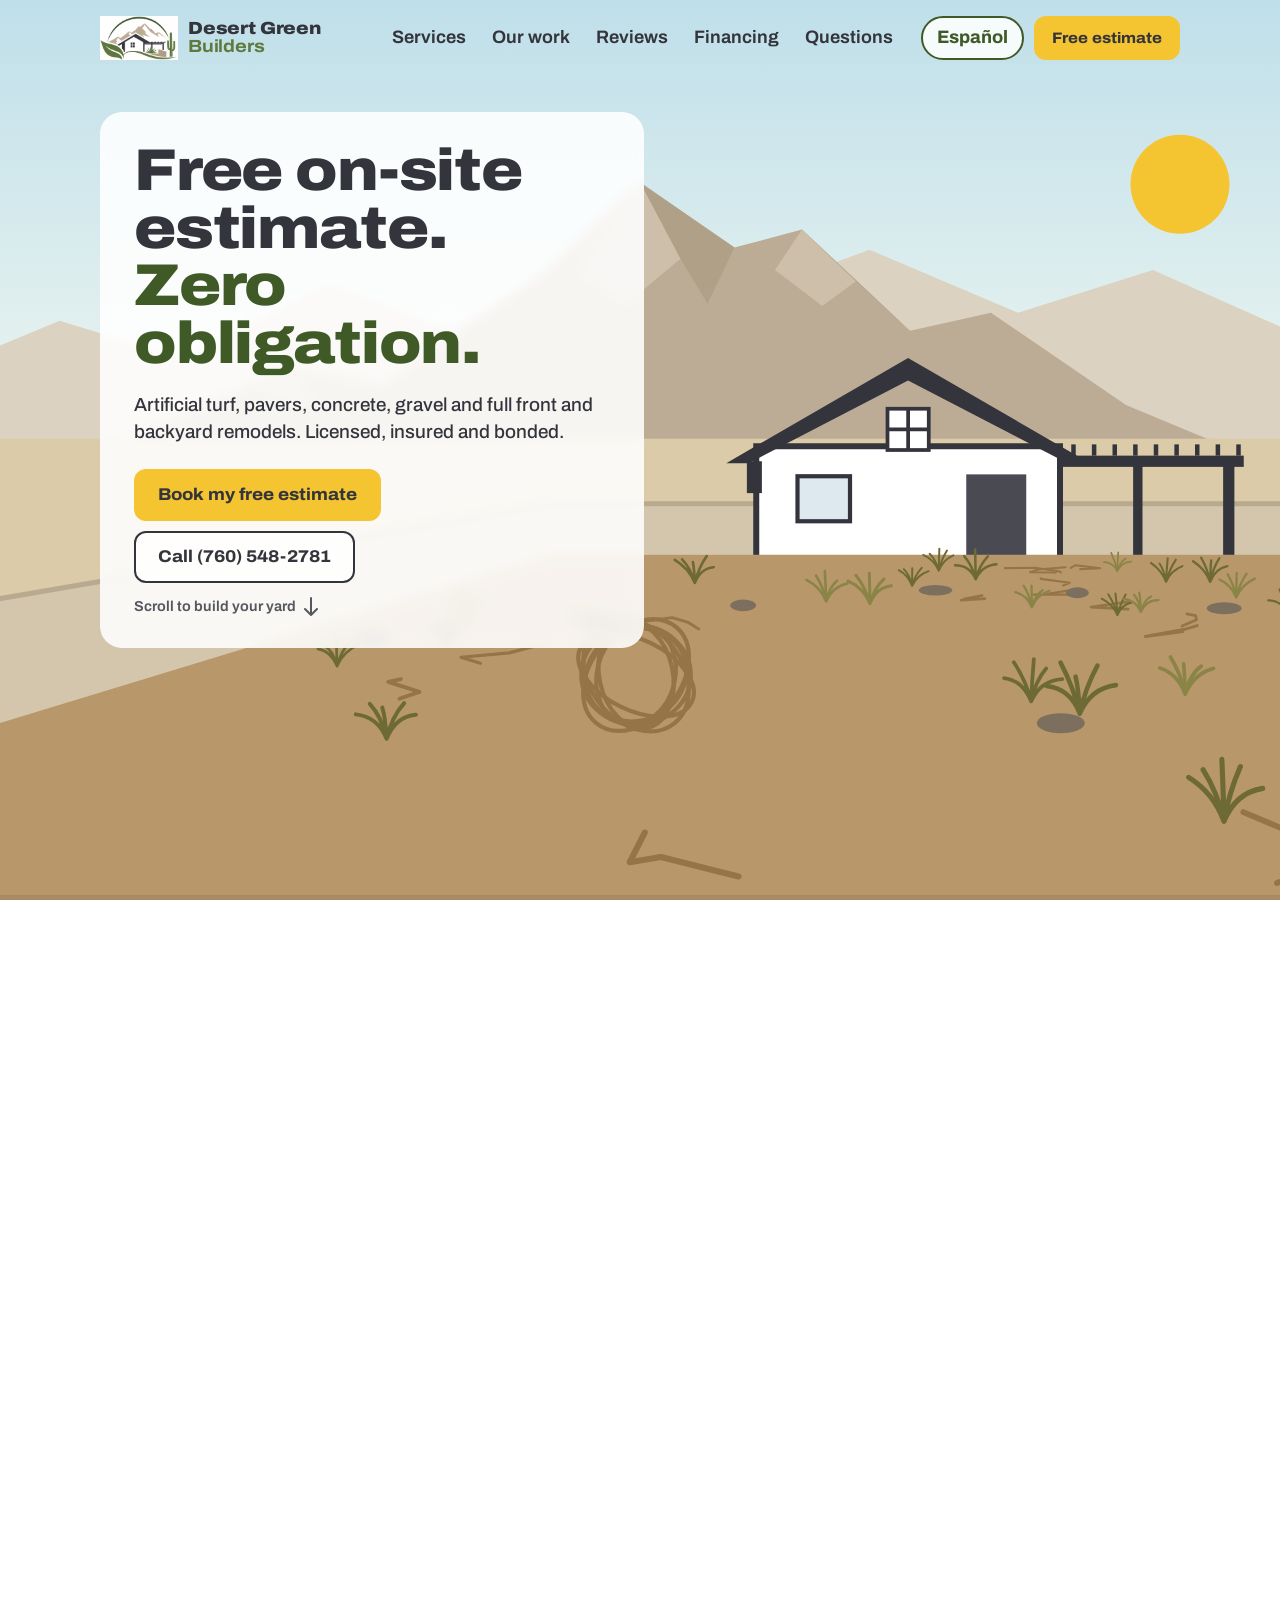
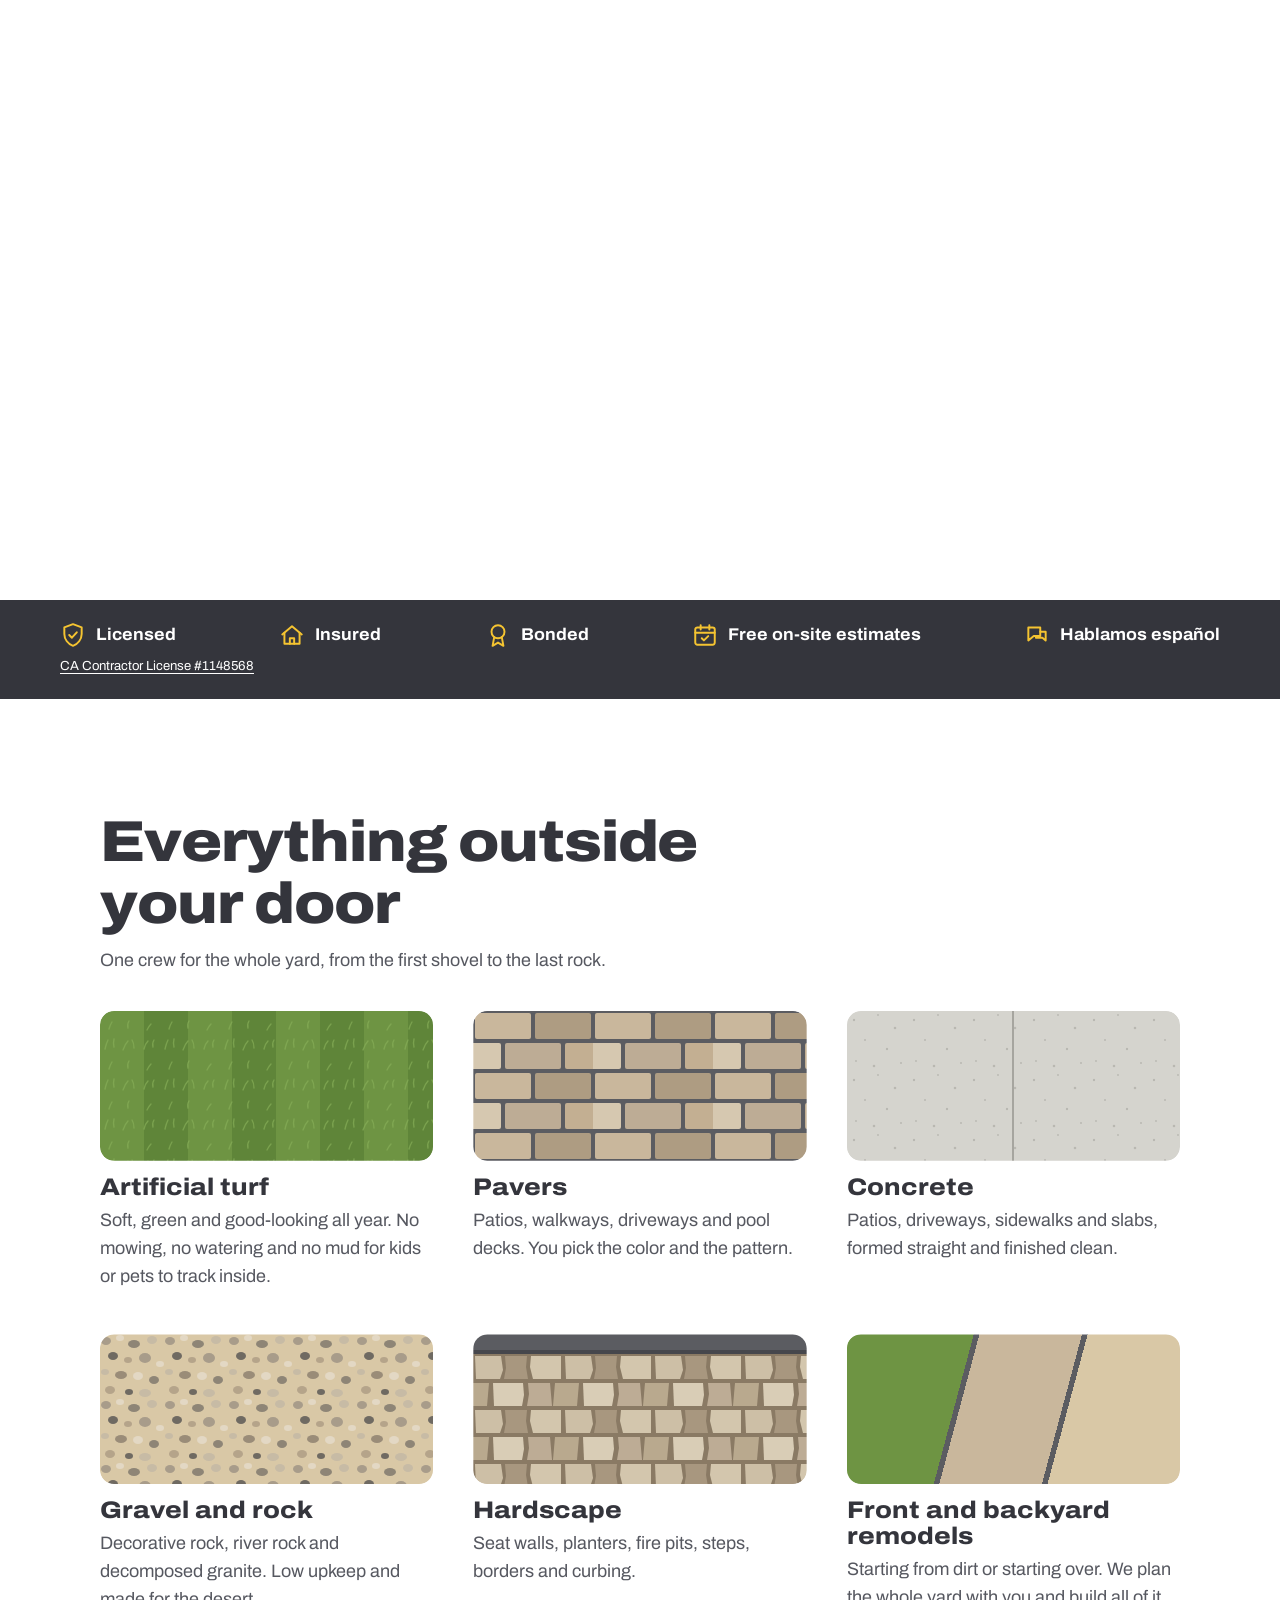
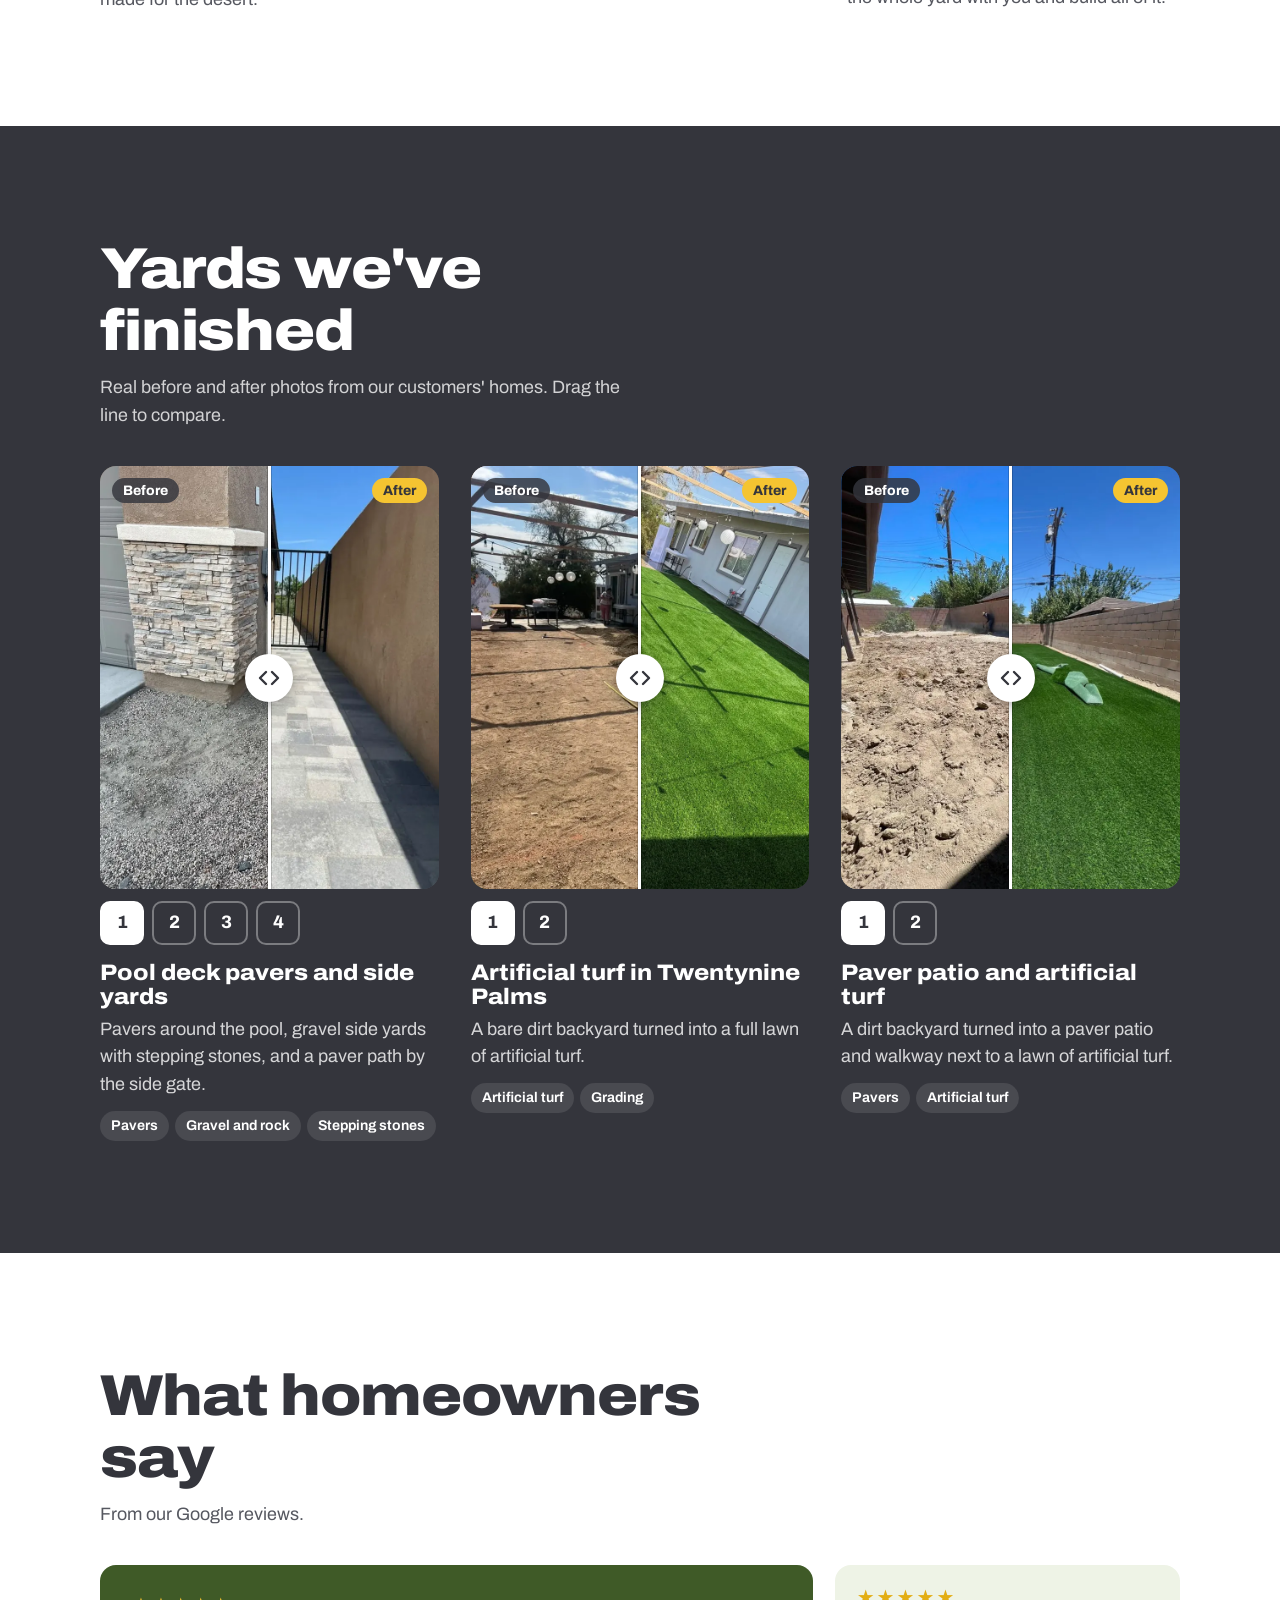
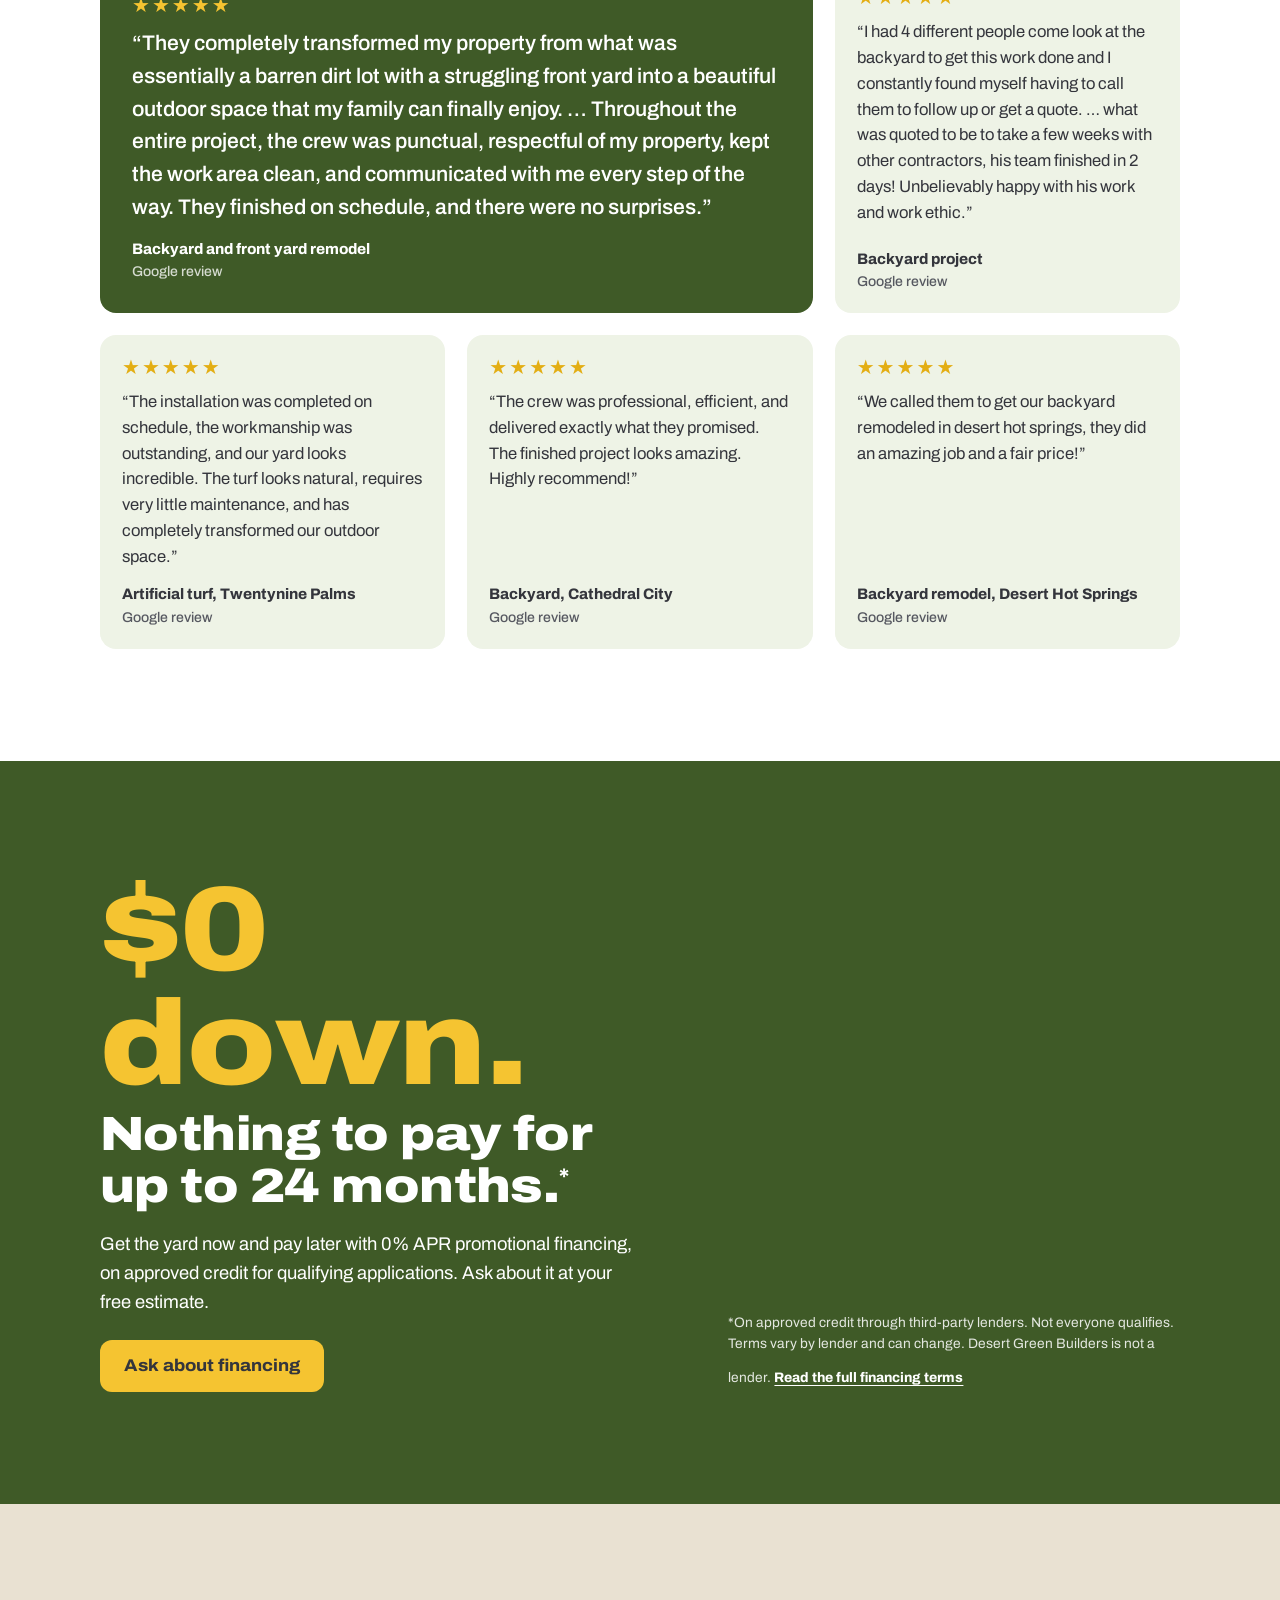
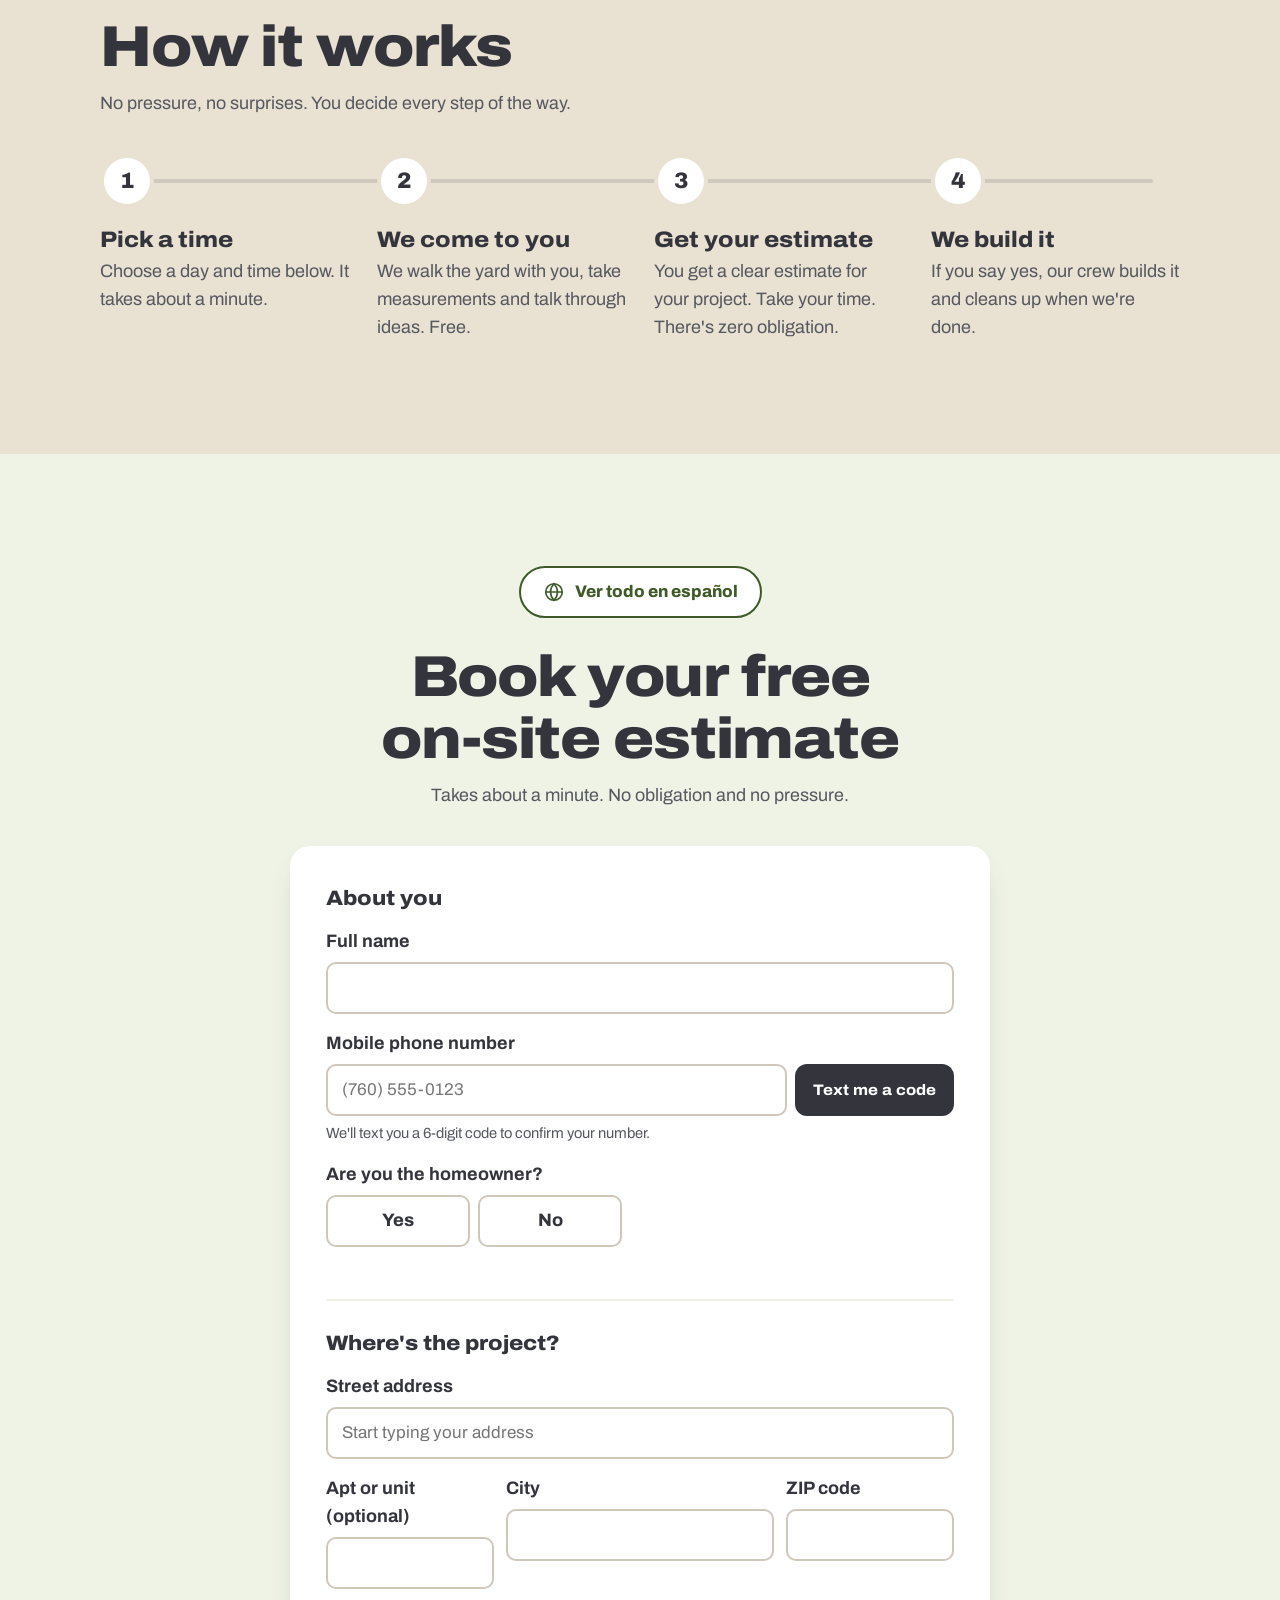
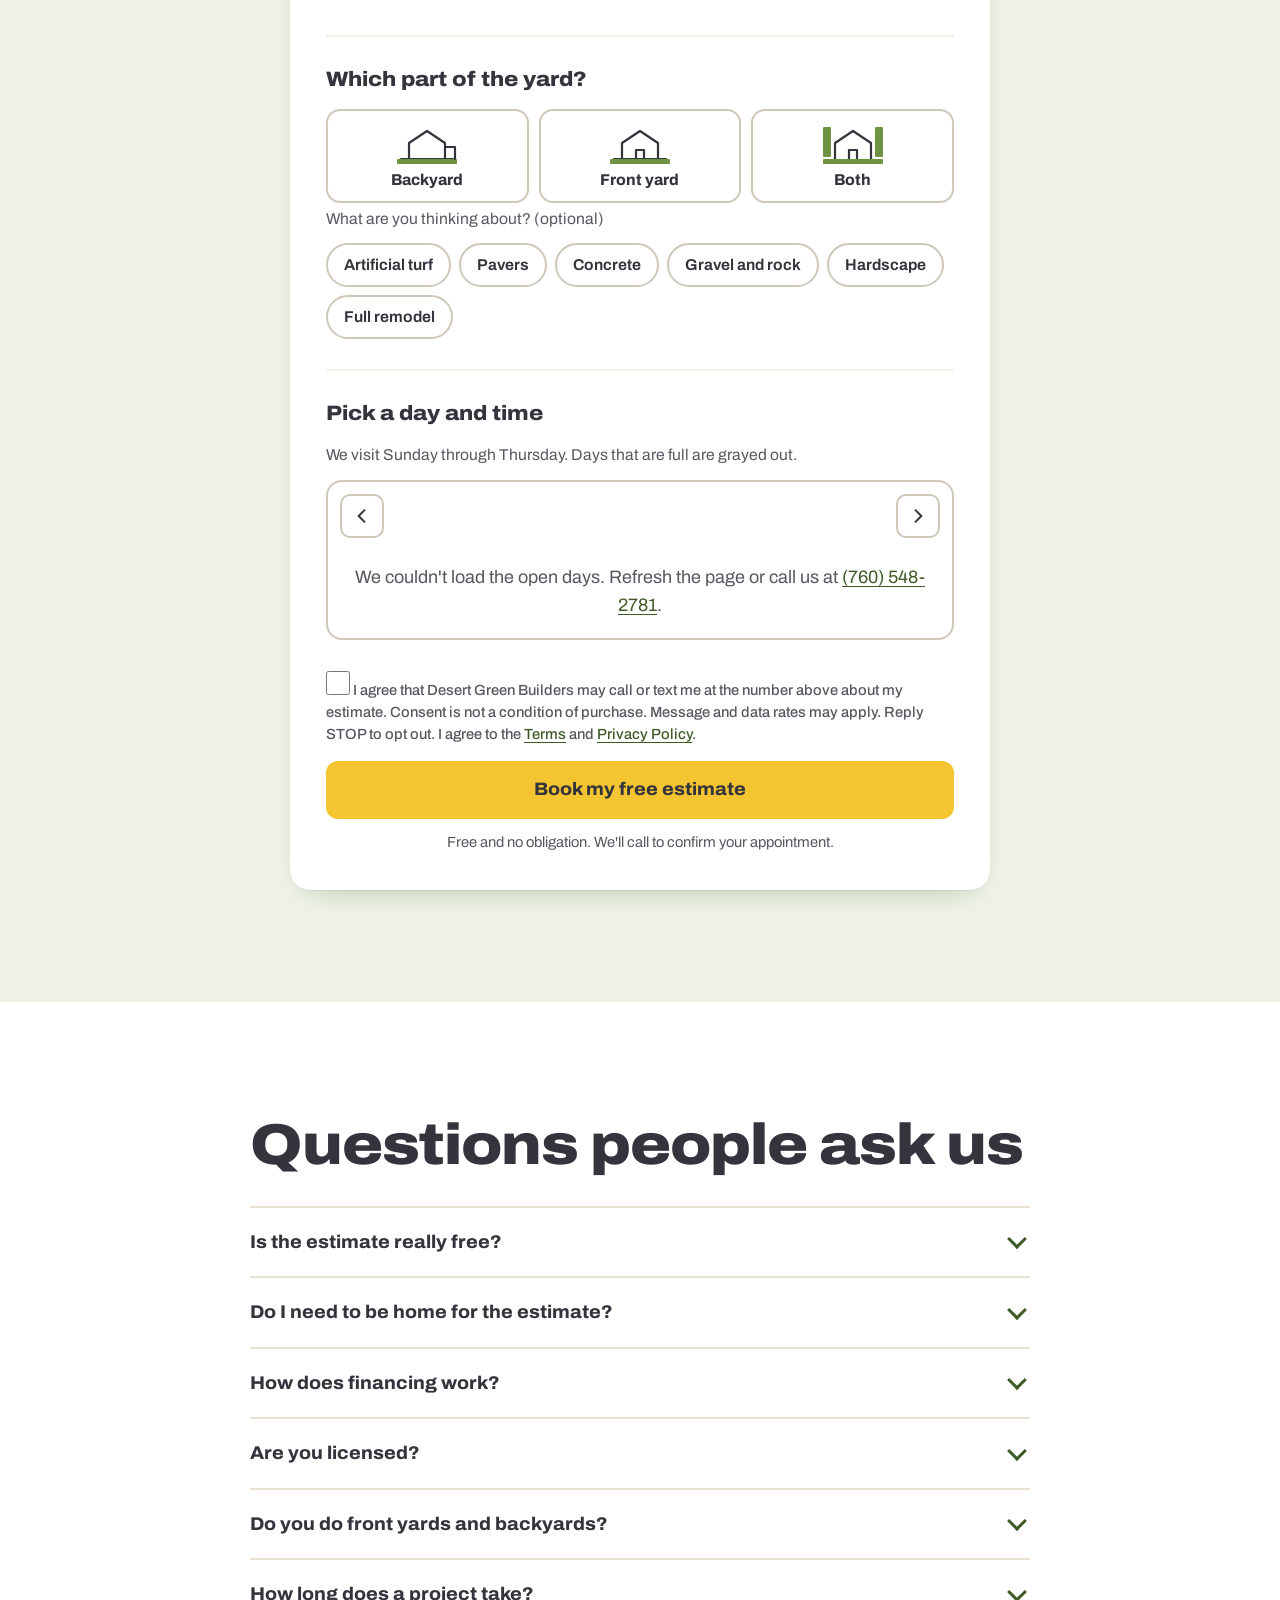
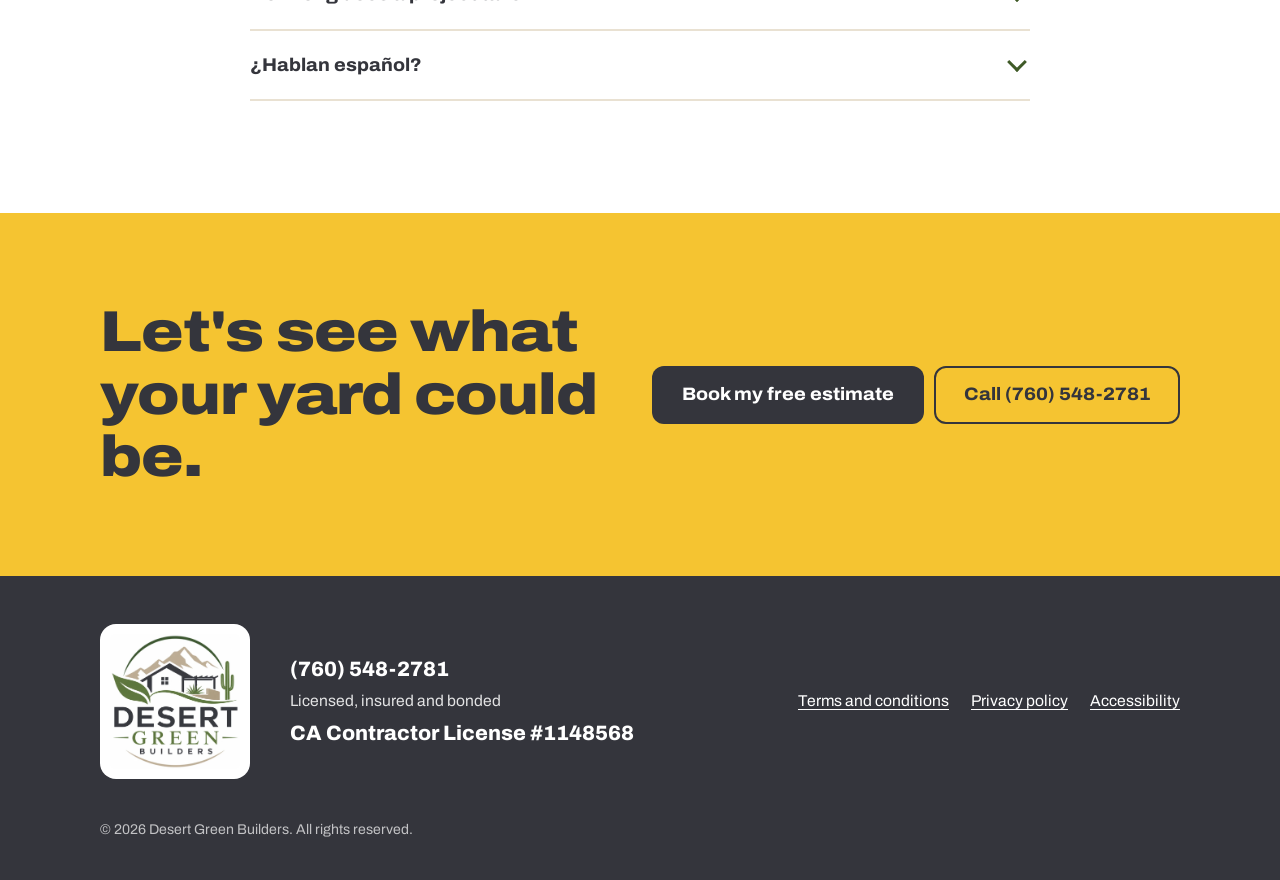
==== index.html @ 310226f9 "Ask "Are you the homeowner?" on the booking form Required yes/no question in the About you section (" ====
<!doctype html>
<html lang="en">
<head>
  <meta charset="utf-8">
  <meta name="viewport" content="width=device-width, initial-scale=1, viewport-fit=cover">
  <title>Desert Green Builders | Turf, Pavers, Concrete &amp; Yard Remodels</title>
  <meta name="description" content="Artificial turf, pavers, concrete, gravel and full front and backyard remodels. Free on-site estimates with zero obligation. Licensed, insured and bonded. Hablamos español.">
  <link rel="canonical" href="https://desertgreenbuilders.com/">
  <meta name="theme-color" content="#3F5A27">
  <meta name="color-scheme" content="light">

  <meta property="og:type" content="website">
  <meta property="og:site_name" content="Desert Green Builders">
  <meta property="og:title" content="Desert Green Builders | Free on-site estimates">
  <meta property="og:description" content="Turf, pavers, concrete, gravel and yard remodels. Free on-site estimate, zero obligation.">
  <meta property="og:url" content="https://desertgreenbuilders.com/">
  <meta property="og:image" content="https://desertgreenbuilders.com/assets/img/og.jpg">
  <meta name="twitter:card" content="summary_large_image">

  <link rel="icon" href="/favicon.ico" sizes="any">
  <link rel="icon" type="image/png" href="/assets/img/icon-512.png">
  <link rel="apple-touch-icon" href="/apple-touch-icon.png">

  <link rel="preconnect" href="https://fonts.googleapis.com">
  <link rel="preconnect" href="https://fonts.gstatic.com" crossorigin>
  <link href="https://fonts.googleapis.com/css2?family=Archivo:wdth,wght@62..125,100..900&display=swap" rel="stylesheet">
  <link rel="stylesheet" href="assets/css/styles.css">

  <script type="application/ld+json">
  {
    "@context": "https://schema.org",
    "@type": "HomeAndConstructionBusiness",
    "name": "Desert Green Builders",
    "url": "https://desertgreenbuilders.com/",
    "telephone": "+1-760-548-2781",
    "image": "https://desertgreenbuilders.com/assets/img/og.jpg",
    "logo": "https://desertgreenbuilders.com/assets/img/icon-512.png",
    "knowsLanguage": ["en", "es"],
    "makesOffer": [
      {"@type": "Offer", "itemOffered": {"@type": "Service", "name": "Artificial turf installation"}},
      {"@type": "Offer", "itemOffered": {"@type": "Service", "name": "Paver patios and walkways"}},
      {"@type": "Offer", "itemOffered": {"@type": "Service", "name": "Concrete"}},
      {"@type": "Offer", "itemOffered": {"@type": "Service", "name": "Gravel and decorative rock"}},
      {"@type": "Offer", "itemOffered": {"@type": "Service", "name": "Hardscape"}},
      {"@type": "Offer", "itemOffered": {"@type": "Service", "name": "Front and backyard remodeling"}}
    ]
  }
  </script>
  <!-- Meta Pixel Code -->
  <script>
  !function(f,b,e,v,n,t,s)
  {if(f.fbq)return;n=f.fbq=function(){n.callMethod?
  n.callMethod.apply(n,arguments):n.queue.push(arguments)};
  if(!f._fbq)f._fbq=n;n.push=n;n.loaded=!0;n.version='2.0';
  n.queue=[];t=b.createElement(e);t.async=!0;
  t.src=v;s=b.getElementsByTagName(e)[0];
  s.parentNode.insertBefore(t,s)}(window, document,'script',
  'https://connect.facebook.net/en_US/fbevents.js');
  fbq('init', '1041541538324909');
  fbq('track', 'PageView');
  </script>
  <noscript><img height="1" width="1" style="display:none"
  src="https://www.facebook.com/tr?id=1041541538324909&ev=PageView&noscript=1"
  /></noscript>
  <!-- End Meta Pixel Code -->
</head>
<body>
  <a class="skip-link" href="#main" data-i18n="skip">Skip to content</a>

  <header class="site-header" id="siteHeader">
    <div class="site-header__inner">
      <a class="brand" href="#top" aria-label="Desert Green Builders, back to top">
        <img class="brand__mark" src="assets/img/emblem.webp" width="480" height="265" alt="">
        <span class="brand__name">Desert Green <span>Builders</span></span>
      </a>
      <nav class="site-nav" aria-label="Main">
        <a href="#services" data-i18n="nav.services">Services</a>
        <a href="#work" data-i18n="nav.work">Our work</a>
        <a href="#reviews" data-i18n="nav.reviews">Reviews</a>
        <a href="#financing" data-i18n="nav.financing">Financing</a>
        <a href="#faq" data-i18n="nav.faq">Questions</a>
      </nav>
      <div class="site-header__actions">
        <button class="lang-toggle" type="button" data-lang-toggle>
          <span data-i18n="lang.switch">Español</span>
        </button>
        <a class="btn btn--sun btn--sm header-cta" href="#book" data-i18n="cta.bookShort">Free estimate</a>
      </div>
    </div>
  </header>

  <main id="main">
    <!-- 1. The yard build: a pinned, scroll-driven illustration -->
    <section class="build" id="top" aria-labelledby="heroTitle">
      <div class="build__stage">
        <svg class="yard" id="yard" role="img" aria-labelledby="yardTitle" preserveAspectRatio="xMidYMax slice">
          <title id="yardTitle" data-i18n="yard.alt">Illustration of a dirt yard being turned into a finished yard with concrete, pavers, artificial turf, gravel and desert plants.</title>
        </svg>

        <div class="build__copy">
          <div class="hero" id="hero">
            <h1 class="hero__title" id="heroTitle">
              <span class="hero__line" data-i18n="hero.l1">Free on-site estimate.</span>
              <span class="hero__line" data-i18n="hero.l2">Zero obligation.</span>
            </h1>
            <p class="hero__sub" data-i18n="hero.sub">Artificial turf, pavers, concrete, gravel and full front and backyard remodels. Licensed, insured and bonded.</p>
            <div class="hero__actions">
              <a class="btn btn--sun" href="#book" data-i18n="cta.book">Book my free estimate</a>
              <a class="btn btn--ghost" href="tel:+17605482781" data-i18n="cta.call">Call (760) 548-2781</a>
            </div>
            <p class="hero__hint" aria-hidden="true">
              <span data-i18n="hero.hint">Scroll to build your yard</span>
              <svg width="14" height="20" viewBox="0 0 14 20" fill="none"><path d="M7 1v17M1 12l6 6 6-6" stroke="currentColor" stroke-width="2" stroke-linecap="round" stroke-linejoin="round"/></svg>
            </p>
          </div>

          <ol class="captions" aria-label="How we build a yard">
            <li class="caption" data-stage="1"><h2 data-i18n="cap.1.t">Clear and grade</h2><p data-i18n="cap.1.d">We pull the weeds, haul off the junk and level the ground so everything sits right.</p></li>
            <li class="caption" data-stage="2"><h2 data-i18n="cap.2.t">Concrete</h2><p data-i18n="cap.2.d">Patios, driveways and walkways, poured and finished clean.</p></li>
            <li class="caption" data-stage="3"><h2 data-i18n="cap.3.t">Pavers</h2><p data-i18n="cap.3.d">Walkways and patios in the color and pattern you pick.</p></li>
            <li class="caption" data-stage="4"><h2 data-i18n="cap.4.t">Artificial turf</h2><p data-i18n="cap.4.d">Green all year. No mowing, no watering, no mud.</p></li>
            <li class="caption" data-stage="5"><h2 data-i18n="cap.5.t">Gravel and rock</h2><p data-i18n="cap.5.d">Decorative rock and decomposed granite that holds up to desert heat.</p></li>
            <li class="caption" data-stage="6"><h2 data-i18n="cap.6.t">Finishing touches</h2><p data-i18n="cap.6.d">Fire pits, seat walls, borders and desert plants.</p></li>
            <li class="caption caption--final" data-stage="7">
              <h2 data-i18n="cap.7.t">From dirt to done.</h2>
              <p data-i18n="cap.7.d">Front yard, backyard or both. It all starts with a free estimate.</p>
              <a class="btn btn--sun" href="#book" data-i18n="cta.book">Book my free estimate</a>
            </li>
          </ol>
        </div>

        <div class="build__progress" aria-hidden="true"><span id="buildProgress"></span></div>
      </div>
    </section>

    <!-- 2. Trust -->
    <section class="trust" aria-label="Why homeowners trust us">
      <ul class="trust__list">
        <li><svg aria-hidden="true" viewBox="0 0 24 24"><path d="M12 2 4 5v6c0 5 3.4 9.4 8 11 4.6-1.6 8-6 8-11V5l-8-3Z"/><path d="m8.5 12 2.5 2.5 4.5-5"/></svg><span data-i18n="trust.licensed">Licensed</span></li>
        <li><svg aria-hidden="true" viewBox="0 0 24 24"><path d="M3 11.5 12 4l9 7.5"/><path d="M5 10v10h14V10"/><path d="M10 20v-5h4v5"/></svg><span data-i18n="trust.insured">Insured</span></li>
        <li><svg aria-hidden="true" viewBox="0 0 24 24"><circle cx="12" cy="9" r="6"/><path d="m8.5 14-1.5 8 5-3 5 3-1.5-8"/></svg><span data-i18n="trust.bonded">Bonded</span></li>
        <li><svg aria-hidden="true" viewBox="0 0 24 24"><rect x="3" y="5" width="18" height="16" rx="2"/><path d="M3 10h18M8 3v4M16 3v4"/><path d="m9 15 2 2 4-4"/></svg><span data-i18n="trust.free">Free on-site estimates</span></li>
        <li><svg aria-hidden="true" viewBox="0 0 24 24"><path d="M4 5h11v8H9l-5 4V5Z"/><path d="M15 9h5v8l-3-2.5h-6V13"/></svg><span lang="es">Hablamos español</span></li>
      </ul>
      <p class="trust__license" data-license-line hidden></p>
    </section>

    <!-- 3. Services -->
    <section class="services section" id="services" aria-labelledby="servicesTitle">
      <div class="wrap">
        <div class="section__head">
          <h2 class="section__title" id="servicesTitle" data-i18n="svc.title">Everything outside your door</h2>
          <p class="section__lede" data-i18n="svc.lede">One crew for the whole yard, from the first shovel to the last rock.</p>
        </div>

        <ul class="svc-list">
          <li class="svc">
            <div class="svc__swatch svc__swatch--turf" aria-hidden="true"></div>
            <div class="svc__body">
              <h3 data-i18n="svc.turf.t">Artificial turf</h3>
              <p data-i18n="svc.turf.d">Soft, green and good-looking all year. No mowing, no watering and no mud for kids or pets to track inside.</p>
            </div>
          </li>
          <li class="svc">
            <div class="svc__swatch svc__swatch--pavers" aria-hidden="true"></div>
            <div class="svc__body">
              <h3 data-i18n="svc.pavers.t">Pavers</h3>
              <p data-i18n="svc.pavers.d">Patios, walkways, driveways and pool decks. You pick the color and the pattern.</p>
            </div>
          </li>
          <li class="svc">
            <div class="svc__swatch svc__swatch--concrete" aria-hidden="true"></div>
            <div class="svc__body">
              <h3 data-i18n="svc.concrete.t">Concrete</h3>
              <p data-i18n="svc.concrete.d">Patios, driveways, sidewalks and slabs, formed straight and finished clean.</p>
            </div>
          </li>
          <li class="svc">
            <div class="svc__swatch svc__swatch--gravel" aria-hidden="true"></div>
            <div class="svc__body">
              <h3 data-i18n="svc.gravel.t">Gravel and rock</h3>
              <p data-i18n="svc.gravel.d">Decorative rock, river rock and decomposed granite. Low upkeep and made for the desert.</p>
            </div>
          </li>
          <li class="svc">
            <div class="svc__swatch svc__swatch--hardscape" aria-hidden="true"></div>
            <div class="svc__body">
              <h3 data-i18n="svc.hard.t">Hardscape</h3>
              <p data-i18n="svc.hard.d">Seat walls, planters, fire pits, steps, borders and curbing.</p>
            </div>
          </li>
          <li class="svc">
            <div class="svc__swatch svc__swatch--remodel" aria-hidden="true"></div>
            <div class="svc__body">
              <h3 data-i18n="svc.remodel.t">Front and backyard remodels</h3>
              <p data-i18n="svc.remodel.d">Starting from dirt or starting over. We plan the whole yard with you and build all of it.</p>
            </div>
          </li>
        </ul>
      </div>
    </section>

    <!-- 3b. Our work: real before / after photos -->
    <section class="work section" id="work" aria-labelledby="workTitle">
      <div class="wrap">
        <div class="section__head">
          <h2 class="section__title" id="workTitle" data-i18n="work.title">Yards we've finished</h2>
          <p class="section__lede" data-i18n="work.lede">Real before and after photos from our customers' homes. Drag the line to compare.</p>
        </div>

        <ul class="work-list">
          <li class="proj" data-project="p1" data-pairs="4">
            <div class="ba" data-ba>
              <img class="ba__img" data-after src="assets/img/projects/p1-1-after.webp" width="800" height="1000" alt="" loading="lazy" decoding="async">
              <div class="ba__before"><img class="ba__img" data-before src="assets/img/projects/p1-1-before.webp" width="800" height="1000" alt="" loading="lazy" decoding="async"></div>
              <span class="ba__tag ba__tag--before" data-i18n="work.before">Before</span>
              <span class="ba__tag ba__tag--after" data-i18n="work.after">After</span>
              <div class="ba__handle" role="slider" tabindex="0" aria-valuemin="0" aria-valuemax="100" aria-valuenow="50" data-i18n-attr="aria-label:work.slider" aria-label="Compare before and after">
                <span><svg viewBox="0 0 24 24" aria-hidden="true"><path d="m9 6-6 6 6 6M15 6l6 6-6 6"/></svg></span>
              </div>
            </div>
            <div class="proj__views" role="group" data-i18n-attr="aria-label:work.photos" aria-label="Photos"></div>
            <h3 data-i18n="work.p1.t">Pool deck pavers and side yards</h3>
            <p data-i18n="work.p1.d">Pavers around the pool, gravel side yards with stepping stones, and a paver path by the side gate.</p>
            <ul class="proj__tags"><li data-i18n="svc.pavers.t">Pavers</li><li data-i18n="svc.gravel.t">Gravel and rock</li><li data-i18n="work.steps">Stepping stones</li></ul>
          </li>
          <li class="proj" data-project="p2" data-pairs="2">
            <div class="ba" data-ba>
              <img class="ba__img" data-after src="assets/img/projects/p2-1-after.webp" width="800" height="1000" alt="" loading="lazy" decoding="async">
              <div class="ba__before"><img class="ba__img" data-before src="assets/img/projects/p2-1-before.webp" width="800" height="1000" alt="" loading="lazy" decoding="async"></div>
              <span class="ba__tag ba__tag--before" data-i18n="work.before">Before</span>
              <span class="ba__tag ba__tag--after" data-i18n="work.after">After</span>
              <div class="ba__handle" role="slider" tabindex="0" aria-valuemin="0" aria-valuemax="100" aria-valuenow="50" data-i18n-attr="aria-label:work.slider" aria-label="Compare before and after">
                <span><svg viewBox="0 0 24 24" aria-hidden="true"><path d="m9 6-6 6 6 6M15 6l6 6-6 6"/></svg></span>
              </div>
            </div>
            <div class="proj__views" role="group" data-i18n-attr="aria-label:work.photos" aria-label="Photos"></div>
            <h3 data-i18n="work.p2.t">Artificial turf in Twentynine Palms</h3>
            <p data-i18n="work.p2.d">A bare dirt backyard turned into a full lawn of artificial turf.</p>
            <ul class="proj__tags"><li data-i18n="svc.turf.t">Artificial turf</li><li data-i18n="work.grading">Grading</li></ul>
          </li>
          <li class="proj" data-project="p3" data-pairs="2">
            <div class="ba" data-ba>
              <img class="ba__img" data-after src="assets/img/projects/p3-1-after.webp" width="800" height="1000" alt="" loading="lazy" decoding="async">
              <div class="ba__before"><img class="ba__img" data-before src="assets/img/projects/p3-1-before.webp" width="800" height="1000" alt="" loading="lazy" decoding="async"></div>
              <span class="ba__tag ba__tag--before" data-i18n="work.before">Before</span>
              <span class="ba__tag ba__tag--after" data-i18n="work.after">After</span>
              <div class="ba__handle" role="slider" tabindex="0" aria-valuemin="0" aria-valuemax="100" aria-valuenow="50" data-i18n-attr="aria-label:work.slider" aria-label="Compare before and after">
                <span><svg viewBox="0 0 24 24" aria-hidden="true"><path d="m9 6-6 6 6 6M15 6l6 6-6 6"/></svg></span>
              </div>
            </div>
            <div class="proj__views" role="group" data-i18n-attr="aria-label:work.photos" aria-label="Photos"></div>
            <h3 data-i18n="work.p3.t">Paver patio and artificial turf</h3>
            <p data-i18n="work.p3.d">A dirt backyard turned into a paver patio and walkway next to a lawn of artificial turf.</p>
            <ul class="proj__tags"><li data-i18n="svc.pavers.t">Pavers</li><li data-i18n="svc.turf.t">Artificial turf</li></ul>
          </li>
        </ul>
      </div>
    </section>

    <!-- 3c. Reviews: excerpts of real Google reviews, no reviewer names -->
    <section class="reviews section" id="reviews" aria-labelledby="revTitle">
      <div class="wrap">
        <div class="section__head">
          <h2 class="section__title" id="revTitle" data-i18n="rev.title">What homeowners say</h2>
          <p class="section__lede" data-i18n="rev.lede">From our Google reviews.</p>
        </div>
        <ul class="rev-list">
          <li class="rev rev--feature">
            <p class="rev__stars" role="img" data-i18n-attr="aria-label:rev.stars" aria-label="5 out of 5 stars"><span aria-hidden="true">★★★★★</span></p>
            <blockquote><p data-i18n="rev.1">They completely transformed my property from what was essentially a barren dirt lot with a struggling front yard into a beautiful outdoor space that my family can finally enjoy. … Throughout the entire project, the crew was punctual, respectful of my property, kept the work area clean, and communicated with me every step of the way. They finished on schedule, and there were no surprises.</p></blockquote>
            <p class="rev__who"><span data-i18n="rev.1.who">Backyard and front yard remodel</span> <span class="rev__src" data-i18n="rev.src">Google review</span></p>
          </li>
          <li class="rev">
            <p class="rev__stars" role="img" data-i18n-attr="aria-label:rev.stars" aria-label="5 out of 5 stars"><span aria-hidden="true">★★★★★</span></p>
            <blockquote><p data-i18n="rev.2">I had 4 different people come look at the backyard to get this work done and I constantly found myself having to call them to follow up or get a quote. … what was quoted to be to take a few weeks with other contractors, his team finished in 2 days! Unbelievably happy with his work and work ethic.</p></blockquote>
            <p class="rev__who"><span data-i18n="rev.2.who">Backyard project</span> <span class="rev__src" data-i18n="rev.src">Google review</span></p>
          </li>
          <li class="rev">
            <p class="rev__stars" role="img" data-i18n-attr="aria-label:rev.stars" aria-label="5 out of 5 stars"><span aria-hidden="true">★★★★★</span></p>
            <blockquote><p data-i18n="rev.3">The installation was completed on schedule, the workmanship was outstanding, and our yard looks incredible. The turf looks natural, requires very little maintenance, and has completely transformed our outdoor space.</p></blockquote>
            <p class="rev__who"><span data-i18n="rev.3.who">Artificial turf, Twentynine Palms</span> <span class="rev__src" data-i18n="rev.src">Google review</span></p>
          </li>
          <li class="rev">
            <p class="rev__stars" role="img" data-i18n-attr="aria-label:rev.stars" aria-label="5 out of 5 stars"><span aria-hidden="true">★★★★★</span></p>
            <blockquote><p data-i18n="rev.4">The crew was professional, efficient, and delivered exactly what they promised. The finished project looks amazing. Highly recommend!</p></blockquote>
            <p class="rev__who"><span data-i18n="rev.4.who">Backyard, Cathedral City</span> <span class="rev__src" data-i18n="rev.src">Google review</span></p>
          </li>
          <li class="rev">
            <p class="rev__stars" role="img" data-i18n-attr="aria-label:rev.stars" aria-label="5 out of 5 stars"><span aria-hidden="true">★★★★★</span></p>
            <blockquote><p data-i18n="rev.5">We called them to get our backyard remodeled in desert hot springs, they did an amazing job and a fair price!</p></blockquote>
            <p class="rev__who"><span data-i18n="rev.5.who">Backyard remodel, Desert Hot Springs</span> <span class="rev__src" data-i18n="rev.src">Google review</span></p>
          </li>
        </ul>
      </div>
    </section>

    <!-- 4. Financing -->
    <section class="financing section" id="financing" aria-labelledby="finTitle">
      <div class="wrap financing__grid">
        <div>
          <h2 class="financing__title" id="finTitle">
            <span data-i18n="fin.l1">$0 down.</span>
            <span data-i18n="fin.l2">Nothing to pay for up to 24 months.<sup>*</sup></span>
          </h2>
          <p class="financing__lede" data-i18n="fin.lede">Get the yard now and pay later with 0% APR promotional financing, on approved credit for qualifying applications. Ask about it at your free estimate.</p>
          <a class="btn btn--sun" href="#book" data-i18n="fin.cta">Ask about financing</a>
        </div>
        <details class="financing__fine" id="finDisclosure">
          <summary>
            <span data-i18n="fin.short">*On approved credit through third-party lenders. Not everyone qualifies. Terms vary by lender and can change. Desert Green Builders is not a lender.</span>
            <span class="financing__more" data-i18n="fin.more">Read the full financing terms</span>
          </summary>
          <p data-i18n="fin.fine">Financing is provided by third-party lenders, not by Desert Green Builders, and is subject to credit approval. Promotional terms, including $0 down, deferred payments and 0% APR for up to 24 months, are available only to qualifying applicants and may vary by lender, credit profile and project. Some plans may charge interest from the purchase date if the promotional balance is not paid in full by the end of the promotional period. Minimum monthly payments may be required on some plans. All terms are set by the lender, are described in your loan or credit agreement, and may change or end at any time without notice. Desert Green Builders does not make credit decisions and does not guarantee approval or any specific terms. See our <a href="terms.html#financing">Terms</a> for details.</p>
        </details>
      </div>
    </section>

    <!-- 5. How it works -->
    <section class="how section" id="how" aria-labelledby="howTitle">
      <div class="wrap">
        <div class="section__head">
          <h2 class="section__title" id="howTitle" data-i18n="how.title">How it works</h2>
          <p class="section__lede" data-i18n="how.lede">No pressure, no surprises. You decide every step of the way.</p>
        </div>
        <ol class="steps" id="steps">
          <li class="step">
            <span class="step__num" aria-hidden="true">1</span>
            <h3 data-i18n="how.1.t">Pick a time</h3>
            <p data-i18n="how.1.d">Choose a day and time below. It takes about a minute.</p>
          </li>
          <li class="step">
            <span class="step__num" aria-hidden="true">2</span>
            <h3 data-i18n="how.2.t">We come to you</h3>
            <p data-i18n="how.2.d">We walk the yard with you, take measurements and talk through ideas. Free.</p>
          </li>
          <li class="step">
            <span class="step__num" aria-hidden="true">3</span>
            <h3 data-i18n="how.3.t">Get your estimate</h3>
            <p data-i18n="how.3.d">You get a clear estimate for your project. Take your time. There's zero obligation.</p>
          </li>
          <li class="step">
            <span class="step__num" aria-hidden="true">4</span>
            <h3 data-i18n="how.4.t">We build it</h3>
            <p data-i18n="how.4.d">If you say yes, our crew builds it and cleans up when we're done.</p>
          </li>
        </ol>
      </div>
    </section>

    <!-- 6. Booking -->
    <section class="book section" id="book" aria-labelledby="bookTitle">
      <div class="wrap book__wrap">
        <div class="book__lang">
          <button class="lang-big" type="button" data-lang-toggle>
            <svg aria-hidden="true" viewBox="0 0 24 24"><circle cx="12" cy="12" r="9"/><path d="M3 12h18M12 3c2.5 2.6 3.8 5.6 3.8 9s-1.3 6.4-3.8 9c-2.5-2.6-3.8-5.6-3.8-9S9.5 5.6 12 3Z"/></svg>
            <span data-i18n="lang.big">Ver todo en español</span>
          </button>
        </div>

        <div class="section__head">
          <h2 class="section__title" id="bookTitle" data-i18n="book.title">Book your free on‑site estimate</h2>
          <p class="section__lede" data-i18n="book.lede">Takes about a minute. No obligation and no pressure.</p>
        </div>

        <form class="form" id="bookingForm" novalidate>
          <div class="form__status" id="formStatus" role="alert" hidden></div>

          <!-- Contact -->
          <fieldset class="fs">
            <legend data-i18n="f.you">About you</legend>
            <div class="field">
              <label for="fullName" data-i18n="f.name">Full name</label>
              <input id="fullName" name="fullName" type="text" autocomplete="name" required maxlength="80">
              <p class="field__err" id="fullName-err"></p>
            </div>

            <div class="field">
              <label for="phone" data-i18n="f.phone">Mobile phone number</label>
              <div class="phone-row">
                <input id="phone" name="phone" type="tel" inputmode="tel" autocomplete="tel-national" placeholder="(760) 555-0123" required aria-describedby="phone-help phone-err">
                <button class="btn btn--dark btn--sm" type="button" id="sendCode" data-i18n="f.sendCode">Text me a code</button>
              </div>
              <p class="field__help" id="phone-help" data-i18n="f.phoneHelp">We'll text you a 6-digit code to confirm your number.</p>
              <p class="field__err" id="phone-err"></p>

              <div class="code-row" id="codeRow" hidden>
                <label for="code" data-i18n="f.code">Enter the 6-digit code</label>
                <div class="phone-row">
                  <input id="code" name="code" type="text" inputmode="numeric" autocomplete="one-time-code" maxlength="6" pattern="[0-9]{6}">
                  <button class="btn btn--dark btn--sm" type="button" id="verifyCode" data-i18n="f.verify">Verify</button>
                </div>
                <button class="linkish" type="button" id="resendCode" disabled></button>
                <p class="field__err" id="code-err"></p>
              </div>
              <p class="verified" id="phoneVerified" hidden>
                <svg aria-hidden="true" viewBox="0 0 24 24"><circle cx="12" cy="12" r="10"/><path d="m7.5 12.5 3 3 6-6.5"/></svg>
                <span data-i18n="f.verified">Phone number verified</span>
                <button class="linkish" type="button" id="changePhone" data-i18n="f.change">Change</button>
              </p>
            </div>

            <div class="field">
              <p class="field__label" id="homeownerLabel" data-i18n="f.owner">Are you the homeowner?</p>
              <div class="yesno" role="radiogroup" aria-labelledby="homeownerLabel" aria-describedby="homeowner-err">
                <label class="slot"><input type="radio" name="homeowner" value="yes" required><span data-i18n="f.yes">Yes</span></label>
                <label class="slot"><input type="radio" name="homeowner" value="no"><span data-i18n="f.no">No</span></label>
              </div>
              <p class="field__err" id="homeowner-err"></p>
            </div>
          </fieldset>

          <!-- Address -->
          <fieldset class="fs">
            <legend data-i18n="f.where">Where's the project?</legend>
            <div class="field field--combo">
              <label for="street" data-i18n="f.street">Street address</label>
              <div class="combo" id="addrCombo">
                <input id="street" name="street" type="text" autocomplete="address-line1" required
                  role="combobox" aria-autocomplete="list" aria-expanded="false" aria-controls="addrList" data-i18n-attr="placeholder:f.streetPh" placeholder="Start typing your address">
                <ul class="combo__list" id="addrList" role="listbox" hidden></ul>
              </div>
              <p class="field__err" id="street-err"></p>
            </div>
            <div class="field-grid">
              <div class="field">
                <label for="unit" data-i18n="f.unit">Apt or unit (optional)</label>
                <input id="unit" name="unit" type="text" autocomplete="address-line2" maxlength="20">
              </div>
              <div class="field">
                <label for="city" data-i18n="f.city">City</label>
                <input id="city" name="city" type="text" autocomplete="address-level2" required maxlength="60">
                <p class="field__err" id="city-err"></p>
              </div>
              <div class="field">
                <label for="zip" data-i18n="f.zip">ZIP code</label>
                <input id="zip" name="zip" type="text" inputmode="numeric" autocomplete="postal-code" required maxlength="10">
                <p class="field__err" id="zip-err"></p>
              </div>
            </div>
            <input type="hidden" id="state" name="state" value="CA">
            <input type="hidden" id="lat" name="lat">
            <input type="hidden" id="lon" name="lon">
          </fieldset>

          <!-- Project -->
          <fieldset class="fs">
            <legend data-i18n="f.project">Which part of the yard?</legend>
            <div class="choice-grid" role="radiogroup" aria-describedby="yard-err">
              <label class="choice">
                <input type="radio" name="yard" value="backyard" required>
                <span class="choice__art" aria-hidden="true">
                  <svg viewBox="0 0 64 40"><path d="M6 34h52" /><path d="M14 34V18l18-12 18 12v16"/><rect class="fill-green" x="2" y="34" width="60" height="5" rx="1"/><path d="M50 22h10v12"/></svg>
                </span>
                <span class="choice__label" data-i18n="f.back">Backyard</span>
              </label>
              <label class="choice">
                <input type="radio" name="yard" value="front">
                <span class="choice__art" aria-hidden="true">
                  <svg viewBox="0 0 64 40"><path d="M6 34h52"/><path d="M14 34V18l18-12 18 12v16"/><path d="M28 34v-9h8v9"/><rect class="fill-green" x="2" y="34" width="60" height="5" rx="1"/></svg>
                </span>
                <span class="choice__label" data-i18n="f.front">Front yard</span>
              </label>
              <label class="choice">
                <input type="radio" name="yard" value="both">
                <span class="choice__art" aria-hidden="true">
                  <svg viewBox="0 0 64 40"><path d="M14 34V18l18-12 18 12v16"/><path d="M28 34v-9h8v9"/><rect class="fill-green" x="2" y="34" width="60" height="5" rx="1"/><rect class="fill-green" x="2" y="2" width="8" height="30" rx="1"/><rect class="fill-green" x="54" y="2" width="8" height="30" rx="1"/></svg>
                </span>
                <span class="choice__label" data-i18n="f.both">Both</span>
              </label>
            </div>
            <p class="field__err" id="yard-err"></p>

            <p class="fs__sub" id="svcLabel" data-i18n="f.interest">What are you thinking about? (optional)</p>
            <div class="chips" role="group" aria-labelledby="svcLabel">
              <label class="chip"><input type="checkbox" name="services" value="turf"><span data-i18n="svc.turf.t">Artificial turf</span></label>
              <label class="chip"><input type="checkbox" name="services" value="pavers"><span data-i18n="svc.pavers.t">Pavers</span></label>
              <label class="chip"><input type="checkbox" name="services" value="concrete"><span data-i18n="svc.concrete.t">Concrete</span></label>
              <label class="chip"><input type="checkbox" name="services" value="gravel"><span data-i18n="svc.gravel.t">Gravel and rock</span></label>
              <label class="chip"><input type="checkbox" name="services" value="hardscape"><span data-i18n="svc.hard.t">Hardscape</span></label>
              <label class="chip"><input type="checkbox" name="services" value="full-remodel"><span data-i18n="f.full">Full remodel</span></label>
            </div>
          </fieldset>

          <!-- Schedule -->
          <fieldset class="fs">
            <legend data-i18n="f.when">Pick a day and time</legend>
            <p class="fs__sub" data-i18n="f.whenHelp">We visit Sunday through Thursday. Days that are full are grayed out.</p>

            <div class="cal" id="calendar" aria-describedby="date-err">
              <div class="cal__head">
                <button class="cal__nav" type="button" id="calPrev" data-i18n-attr="aria-label:cal.prev" aria-label="Previous month">
                  <svg viewBox="0 0 24 24" aria-hidden="true"><path d="m15 5-7 7 7 7"/></svg>
                </button>
                <p class="cal__month" id="calMonth" aria-live="polite"></p>
                <button class="cal__nav" type="button" id="calNext" data-i18n-attr="aria-label:cal.next" aria-label="Next month">
                  <svg viewBox="0 0 24 24" aria-hidden="true"><path d="m9 5 7 7-7 7"/></svg>
                </button>
              </div>
              <div class="cal__dow" id="calDow" aria-hidden="true"></div>
              <div class="cal__grid" id="calGrid" role="grid"></div>
              <p class="cal__loading" id="calLoading" data-i18n="cal.loading">Loading open days…</p>
            </div>
            <p class="field__err" id="date-err"></p>

            <div class="slots" id="slotsWrap" hidden>
              <p class="fs__sub" id="slotsLabel"></p>
              <div class="slots__list" id="slots" role="radiogroup" aria-labelledby="slotsLabel"></div>
            </div>
            <p class="field__err" id="time-err"></p>
          </fieldset>

          <!-- Spam trap: real people never see or fill this -->
          <div class="hp" aria-hidden="true">
            <label for="company">Company</label>
            <input id="company" name="company" type="text" tabindex="-1" autocomplete="off">
          </div>

          <div class="consent field">
            <label class="check">
              <input type="checkbox" id="consent" name="consent" required>
              <span data-i18n-html="f.consent">I agree that Desert Green Builders may call or text me at the number above about my estimate. Consent is not a condition of purchase. Message and data rates may apply. Reply STOP to opt out. I agree to the <a href="terms.html" target="_blank" rel="noopener">Terms</a> and <a href="privacy.html" target="_blank" rel="noopener">Privacy Policy</a>.</span>
            </label>
            <p class="field__err" id="consent-err"></p>
          </div>

          <button class="btn btn--sun btn--block btn--lg" type="submit" id="submitBtn">
            <span data-i18n="f.submit">Book my free estimate</span>
          </button>
          <p class="form__fine" data-i18n="f.fine">Free and no obligation. We'll call to confirm your appointment.</p>
        </form>

        <div class="success" id="bookingSuccess" hidden tabindex="-1">
          <svg class="success__mark" aria-hidden="true" viewBox="0 0 64 64"><circle cx="32" cy="32" r="29"/><path d="m19 33 9 9 18-20"/></svg>
          <h3 data-i18n="ok.title">You're booked!</h3>
          <p class="success__when" id="successWhen"></p>
          <p data-i18n="ok.body">We'll call you before the visit to confirm. Need to change something? Just call us.</p>
          <div class="success__actions">
            <button class="btn btn--dark" type="button" id="addToCal" data-i18n="ok.cal">Add to my calendar</button>
            <a class="btn btn--ghost-dark" href="tel:+17605482781" data-i18n="cta.call">Call (760) 548-2781</a>
          </div>
        </div>
      </div>
    </section>

    <!-- 7. FAQ -->
    <section class="faq section" id="faq" aria-labelledby="faqTitle">
      <div class="wrap faq__wrap">
        <h2 class="section__title" id="faqTitle" data-i18n="faq.title">Questions people ask us</h2>
        <div class="faq__list">
          <details>
            <summary data-i18n="faq.1.q">Is the estimate really free?</summary>
            <p data-i18n="faq.1.a">Yes. We come out, walk the yard with you, take measurements and give you an estimate at no cost. There's zero obligation to hire us.</p>
          </details>
          <details>
            <summary data-i18n="faq.2.q">Do I need to be home for the estimate?</summary>
            <p data-i18n="faq.2.a">Yes, please. An adult owner of the home should be there so we can walk the yard together and answer your questions.</p>
          </details>
          <details>
            <summary data-i18n="faq.3.q">How does financing work?</summary>
            <p data-i18n="faq.3.a">We work with third-party lenders. If you qualify, you may be able to start with $0 down and promotional 0% APR terms for up to 24 months. Approval and terms are decided by the lender, not by us. We'll go over your options at the estimate.</p>
          </details>
          <details>
            <summary data-i18n="faq.4.q">Are you licensed?</summary>
            <p data-i18n="faq.4.a">Yes. We're licensed, insured and bonded. Ask us for our license and insurance details at any time.</p>
          </details>
          <details>
            <summary data-i18n="faq.5.q">Do you do front yards and backyards?</summary>
            <p data-i18n="faq.5.a">Both. We do front yards, backyards, side yards and driveways, as one project or a piece at a time.</p>
          </details>
          <details>
            <summary data-i18n="faq.6.q">How long does a project take?</summary>
            <p data-i18n="faq.6.a">It depends on the size of the yard and what you're putting in. We'll give you a timeline along with your estimate.</p>
          </details>
          <details>
            <summary lang="es">¿Hablan español?</summary>
            <p lang="es">Sí. Toque el botón “Español” arriba y toda la página cambia a español. También le atendemos en español por teléfono y en su casa.</p>
          </details>
        </div>
      </div>
    </section>

    <!-- 8. Closing call to action -->
    <section class="closer" aria-labelledby="closerTitle">
      <div class="wrap closer__inner">
        <h2 class="closer__title" id="closerTitle" data-i18n="close.title">Let's see what your yard could be.</h2>
        <div class="closer__actions">
          <a class="btn btn--dark btn--lg" href="#book" data-i18n="cta.book">Book my free estimate</a>
          <a class="btn btn--ghost-dark btn--lg" href="tel:+17605482781" data-i18n="cta.call">Call (760) 548-2781</a>
        </div>
      </div>
    </section>
  </main>

  <footer class="site-footer">
    <div class="wrap site-footer__inner">
      <img class="site-footer__logo" src="assets/img/logo.webp" width="640" height="664" alt="Desert Green Builders" loading="lazy">
      <div class="site-footer__info">
        <p><a href="tel:+17605482781">(760) 548-2781</a></p>
        <p data-i18n="foot.trust">Licensed, insured and bonded</p>
        <p data-license-line hidden></p>
      </div>
      <nav class="site-footer__links" aria-label="Legal">
        <a href="terms.html" data-i18n="foot.terms">Terms and conditions</a>
        <a href="privacy.html" data-i18n="foot.privacy">Privacy policy</a>
        <a href="accessibility.html" data-i18n="foot.a11y">Accessibility</a>
      </nav>
      <p class="site-footer__copy">© <span data-year></span> Desert Green Builders. <span data-i18n="foot.rights">All rights reserved.</span></p>
    </div>
  </footer>

  <!-- Mobile action bar -->
  <div class="action-bar" id="actionBar">
    <a class="btn btn--dark" href="tel:+17605482781">
      <svg aria-hidden="true" viewBox="0 0 24 24"><path d="M5 3h4l2 5-2.5 1.5a11 11 0 0 0 6 6L16 13l5 2v4a2 2 0 0 1-2 2A16 16 0 0 1 3 5a2 2 0 0 1 2-2Z"/></svg>
      <span data-i18n="bar.call">Call</span>
    </a>
    <a class="btn btn--sun" href="#book" data-i18n="cta.bookShort">Free estimate</a>
  </div>

  <script src="assets/js/config.js"></script>
  <script src="assets/js/i18n.js"></script>
  <script src="assets/vendor/gsap.min.js" defer></script>
  <script src="assets/vendor/ScrollTrigger.min.js" defer></script>
  <script src="assets/js/yard.js" defer></script>
  <script src="assets/js/main.js" defer></script>
  <script src="assets/js/booking.js" defer></script>
  <script src="assets/js/projects.js" defer></script>
</body>
</html>
---- assets/css/styles.css ----
/* Desert Green Builders. Mobile first. */

:root {
  --green: #3F5A27;
  --green-600: #5E7A3E;
  --turf: #6E9443;
  --green-50: #EEF3E6;
  --green-100: #DCE7CC;
  --char: #34353C;
  --muted: #565860;
  --sand: #BDAC95;
  --sand-200: #E9E1D2;
  --sun: #F5C431;
  --sun-600: #E3AE14;
  --white: #FFFFFF;
  --line: #CFC8BA;
  --err: #B42318;
  --err-bg: #FDECEA;

  --font: "Archivo", ui-sans-serif, system-ui, -apple-system, "Segoe UI", Roboto, Arial, sans-serif;
  --header-h: 64px;
  --gutter: 20px;
  --radius: 12px;
  --maxw: 1160px;
}

*, *::before, *::after { box-sizing: border-box; }
[hidden] { display: none !important; }
html { -webkit-text-size-adjust: 100%; scroll-padding-top: calc(var(--header-h) + 12px); }
@media (prefers-reduced-motion: no-preference) { html { scroll-behavior: smooth; } }
body {
  margin: 0;
  font-family: var(--font);
  font-size: 1.0625rem;
  line-height: 1.55;
  color: var(--char);
  background: var(--white);
  font-stretch: 100%;
  -webkit-font-smoothing: antialiased;
  padding-bottom: 76px; /* room for the mobile action bar */
}
@media (min-width: 900px) { body { padding-bottom: 0; font-size: 1.125rem; } }
img, svg { display: block; max-width: 100%; }
a { color: var(--green); text-underline-offset: 3px; }
h1, h2, h3 { margin: 0; line-height: 1.08; font-weight: 800; }
p { margin: 0; }
sup { font-size: 0.5em; vertical-align: super; line-height: 0; }
button { font: inherit; }

:focus-visible { outline: 3px solid var(--char); outline-offset: 3px; border-radius: 6px; }

.skip-link {
  position: absolute; left: 12px; top: -60px; z-index: 100;
  background: var(--char); color: var(--white); padding: 10px 16px; border-radius: 8px; font-weight: 700;
}
.skip-link:focus { top: 12px; }

.wrap { width: 100%; max-width: var(--maxw); margin: 0 auto; padding: 0 var(--gutter); }
@media (min-width: 900px) {
  :root {
    --gutter: 40px; --header-h: 76px;
    --copy-left: max(var(--gutter), calc((100vw - var(--maxw)) / 2 + var(--gutter)));
    --copy-w: min(34rem, calc(54vw - var(--copy-left)));
  }
}

/* ---------- Buttons ---------- */
.btn {
  display: inline-flex; align-items: center; justify-content: center; gap: 8px;
  min-height: 52px; padding: 0 22px;
  border: 2px solid transparent; border-radius: var(--radius);
  font-weight: 750; font-size: 1.0625rem; font-stretch: 108%; line-height: 1.1;
  text-decoration: none; text-align: center; cursor: pointer;
  transition: background-color .15s ease, color .15s ease, border-color .15s ease, transform .15s ease;
}
.btn:active { transform: translateY(1px); }
.btn svg { flex: none; width: 20px; height: 20px; fill: none; stroke: currentColor; stroke-width: 2; stroke-linejoin: round; }
.btn--sun { background: var(--sun); color: var(--char); }
.btn--sun:hover { background: var(--sun-600); }
.btn--dark { background: var(--char); color: var(--white); }
.btn--dark:hover { background: #1F2024; }
.btn--ghost { background: rgba(255, 255, 255, .82); color: var(--char); border-color: var(--char); }
.btn--ghost:hover { background: var(--white); }
.btn--ghost-dark { background: transparent; color: var(--char); border-color: var(--char); }
.btn--ghost-dark:hover { background: rgba(52, 53, 60, .08); }
.btn--sm { min-height: 44px; padding: 0 16px; font-size: 0.95rem; }
.btn--lg { min-height: 58px; padding: 0 28px; font-size: 1.125rem; }
.btn--block { width: 100%; }
.btn[disabled], .btn[aria-busy="true"] { opacity: .6; cursor: progress; }

.linkish {
  background: none; border: 0; padding: 4px 0; color: var(--green); font-weight: 700;
  text-decoration: underline; text-underline-offset: 3px; cursor: pointer;
}
.linkish[disabled] { color: var(--muted); text-decoration: none; cursor: default; }

/* ---------- Header ---------- */
.site-header {
  position: fixed; inset: 0 0 auto; z-index: 50; height: var(--header-h);
  transition: background-color .2s ease, box-shadow .2s ease;
}
.site-header.is-scrolled { background: var(--white); box-shadow: 0 1px 0 rgba(52, 53, 60, .12); }
.site-header__inner {
  height: 100%; max-width: var(--maxw); margin: 0 auto; padding: 0 var(--gutter);
  display: flex; align-items: center; gap: 16px;
}
.brand { display: flex; align-items: center; gap: 10px; text-decoration: none; color: var(--char); margin-right: auto; }
.brand__mark { width: 62px; height: auto; mix-blend-mode: multiply; }
.brand__name { font-weight: 850; font-stretch: 112%; font-size: 0.98rem; line-height: 1.02; letter-spacing: -0.01em; }
.brand__name span { display: block; color: var(--green-600); font-weight: 700; }
.site-nav { display: none; }
.site-header__actions { display: flex; align-items: center; gap: 10px; }
.lang-toggle {
  min-height: 44px; padding: 0 14px; border-radius: 999px; cursor: pointer;
  background: rgba(255, 255, 255, .85); border: 2px solid var(--green); color: var(--green); font-weight: 750;
}
.lang-toggle:hover { background: var(--green-50); }
.header-cta { display: none; }
@media (min-width: 640px) { .header-cta { display: inline-flex; } }
@media (min-width: 1000px) {
  .brand__mark { width: 78px; }
  .brand__name { font-size: 1.1rem; }
  .site-nav { display: flex; gap: 26px; margin-right: 12px; }
  .site-nav a { color: var(--char); text-decoration: none; font-weight: 650; }
  .site-nav a:hover { color: var(--green); text-decoration: underline; }
}

/* ---------- Build (hero) ---------- */
.build { position: relative; }
.build__stage {
  position: relative; height: 100vh; height: 100svh; min-height: 560px; overflow: hidden;
  background: #EDF5F0;
}
.yard { position: absolute; inset: 0; width: 100%; height: 100%; }
.build__copy {
  position: absolute; inset: 0; pointer-events: none;
  padding: calc(var(--header-h) + 14px) var(--gutter) 0;
  max-width: var(--maxw); margin: 0 auto;
}
.build__copy a, .build__copy button { pointer-events: auto; }

.hero {
  max-width: 38rem; margin: 0 -6px; padding: 16px 16px 14px; border-radius: 18px;
  background: rgba(255, 255, 255, .86);
  -webkit-backdrop-filter: blur(6px); backdrop-filter: blur(6px);
}
.hero__title {
  font-size: clamp(2rem, 8vw, 5.2rem);
  font-weight: 860; font-stretch: 112%; letter-spacing: -0.02em; line-height: 0.98;
}
.hero__line { display: block; }
.hero__line + .hero__line { color: var(--green); }
.hero__sub { margin-top: 12px; max-width: 32rem; font-size: 1rem; font-weight: 500; line-height: 1.45; }
.hero__actions { display: flex; flex-wrap: wrap; gap: 10px; margin-top: 14px; }
.hero__hint { display: none; }
.motion .hero__hint {
  display: inline-flex; align-items: center; gap: 8px; margin-top: 12px;
  font-size: 0.9rem; font-weight: 650; color: var(--muted);
}
.hero__hint svg { animation: nudge 1.6s ease-in-out infinite; }
@keyframes nudge { 50% { transform: translateY(4px); } }
@media (max-width: 899px) {
  .hero__actions .btn--ghost { display: none; } /* call lives in the action bar on phones */
}
@media (min-width: 900px) {
  .build__copy { padding-top: calc(var(--header-h) + 36px); }
  .hero { max-width: var(--copy-w); margin: 0; padding: 30px 34px 28px; border-radius: 22px; background: rgba(255, 255, 255, .88); }
  .hero__title { font-size: clamp(3rem, 4.6vw, 4.4rem); }
  .hero__sub { font-size: 1.18rem; margin-top: 18px; }
  .hero__actions { margin-top: 24px; }
}

.captions { list-style: none; margin: 0; padding: 0; display: grid; position: absolute; left: var(--gutter); right: var(--gutter); top: calc(var(--header-h) + 14px); visibility: hidden; }
.motion .captions { visibility: visible; }
.caption { grid-area: 1 / 1; max-width: 42rem; visibility: hidden; }
.caption h2 {
  font-size: clamp(2rem, 7.6vw, 4.4rem); font-weight: 860; font-stretch: 115%; letter-spacing: -0.02em;
}
.caption p { margin-top: 10px; font-size: 1.08rem; font-weight: 550; max-width: 26rem; }
.caption .btn { margin-top: 18px; }
@media (min-width: 900px) {
  /* On wide screens the house starts a little past the middle of the screen, so the text column
     stops at 54% of the width (minus the page margin) and never runs into it. */
  .captions { top: calc(var(--header-h) + 40px); left: var(--gutter); right: auto; width: var(--copy-w); }
  .caption { max-width: none; }
  .caption h2 { font-size: clamp(2.4rem, 4.2vw, 4rem); }
  .caption p { font-size: 1.2rem; }
}

.build__progress { position: absolute; left: 0; right: 0; bottom: 0; height: 5px; background: rgba(52, 53, 60, .12); display: none; }
.motion .build__progress { display: block; }
.build__progress span { display: block; height: 100%; background: var(--sun); transform: scaleX(0); transform-origin: left; }

/* ---------- Trust ---------- */
.trust { background: var(--char); color: var(--white); padding: 14px var(--gutter); }
.trust__list {
  list-style: none; margin: 0 auto; padding: 0; max-width: var(--maxw);
  display: flex; flex-wrap: wrap; justify-content: center; gap: 8px 14px;
}
.trust__list li { display: flex; align-items: center; gap: 6px; font-size: 0.86rem; font-weight: 700; font-stretch: 105%; white-space: nowrap; }
.trust__list svg { width: 18px; height: 18px; flex: none; fill: none; stroke: var(--sun); stroke-width: 2; stroke-linecap: round; stroke-linejoin: round; }
.trust__license { max-width: var(--maxw); margin: 8px auto 0; text-align: center; font-size: .82rem; color: rgba(255, 255, 255, .8); }
.trust__license a { color: var(--white); }
@media (min-width: 760px) {
  .trust { padding: 22px var(--gutter); }
  .trust__list { justify-content: space-between; }
  .trust__list li { font-size: 1.0625rem; gap: 10px; }
  .trust__list svg { width: 26px; height: 26px; stroke-width: 1.8; }
  .trust__license { text-align: left; }
}

/* ---------- Sections ---------- */
.section { padding: 72px 0; }
@media (min-width: 900px) { .section { padding: 112px 0; } }
.section__head { max-width: 40rem; margin-bottom: 36px; }
.section__title { font-size: clamp(2rem, 6.4vw, 3.6rem); font-weight: 850; font-stretch: 112%; letter-spacing: -0.02em; }
.section__lede { margin-top: 12px; font-size: 1.12rem; color: var(--muted); max-width: 34rem; }

/* ---------- Services ---------- */
.svc-list { list-style: none; margin: 0; padding: 0; display: grid; gap: 30px; }
.svc { display: grid; gap: 14px; align-content: start; }
.svc__swatch { height: 116px; border-radius: 14px; background-color: var(--sand); }
.svc h3 { font-size: 1.5rem; font-stretch: 112%; }
.svc p { margin-top: 6px; color: var(--muted); max-width: 34rem; }
@media (min-width: 760px) {
  .svc-list { grid-template-columns: 1fr 1fr; gap: 44px 40px; }
  .svc__swatch { height: 150px; }
}
@media (min-width: 1100px) {
  .svc-list { grid-template-columns: 1fr 1fr 1fr; }
}

.svc__swatch--turf {
  background:
    url("data:image/svg+xml,%3Csvg xmlns='http://www.w3.org/2000/svg' width='60' height='40'%3E%3Cg stroke='%2386AE57' stroke-width='1.3' stroke-linecap='round' fill='none' opacity='.7'%3E%3Cpath d='M5 38q1-5 3-9M14 36q-1-4 0-8M23 39q2-6 5-9M34 37q0-5-2-8M44 38q1-5 4-8M53 36q-1-4 1-7M9 18q1-4 3-7M28 17q-1-4 1-7M47 19q2-4 4-6'/%3E%3C/g%3E%3C/svg%3E"),
    repeating-linear-gradient(90deg, #6E9443 0 44px, #5F8539 44px 88px);
}
.svc__swatch--pavers {
  background:
    url("data:image/svg+xml,%3Csvg xmlns='http://www.w3.org/2000/svg' width='120' height='60'%3E%3Crect width='120' height='60' fill='%235B5C61'/%3E%3Cg%3E%3Crect x='2' y='2' width='56' height='26' rx='2' fill='%23C9B79C'/%3E%3Crect x='62' y='2' width='56' height='26' rx='2' fill='%23AE9C82'/%3E%3Crect x='-28' y='32' width='56' height='26' rx='2' fill='%23D6C8B0'/%3E%3Crect x='32' y='32' width='56' height='26' rx='2' fill='%23BDAC95'/%3E%3Crect x='92' y='32' width='56' height='26' rx='2' fill='%23C3AF92'/%3E%3C/g%3E%3C/svg%3E");
}
.svc__swatch--concrete {
  background:
    linear-gradient(90deg, transparent 0 calc(50% - 1px), #A6A59F calc(50% - 1px) calc(50% + 1px), transparent calc(50% + 1px)),
    url("data:image/svg+xml,%3Csvg xmlns='http://www.w3.org/2000/svg' width='60' height='60'%3E%3Cg fill='%23B9B8B1'%3E%3Ccircle cx='7' cy='9' r='1.2'/%3E%3Ccircle cx='31' cy='4' r='.9'/%3E%3Ccircle cx='48' cy='17' r='1.3'/%3E%3Ccircle cx='18' cy='29' r='1'/%3E%3Ccircle cx='40' cy='38' r='1.2'/%3E%3Ccircle cx='9' cy='50' r='.9'/%3E%3Ccircle cx='27' cy='55' r='1.3'/%3E%3Ccircle cx='54' cy='52' r='1'/%3E%3C/g%3E%3C/svg%3E"),
    #D5D4CE;
}
.svc__swatch--gravel {
  background:
    url("data:image/svg+xml,%3Csvg xmlns='http://www.w3.org/2000/svg' width='64' height='64'%3E%3Cg%3E%3Cellipse cx='6' cy='7' rx='5' ry='4' fill='%23A89C8A'/%3E%3Cellipse cx='20' cy='4' rx='4' ry='3' fill='%23E3D8C4'/%3E%3Cellipse cx='34' cy='10' rx='6' ry='4' fill='%238E8576'/%3E%3Cellipse cx='52' cy='6' rx='5' ry='4' fill='%23C7BBA5'/%3E%3Cellipse cx='13' cy='22' rx='5' ry='4' fill='%236F6A62'/%3E%3Cellipse cx='28' cy='26' rx='4' ry='3' fill='%23B5A48A'/%3E%3Cellipse cx='45' cy='24' rx='6' ry='5' fill='%23A89C8A'/%3E%3Cellipse cx='60' cy='30' rx='4' ry='3' fill='%23E3D8C4'/%3E%3Cellipse cx='5' cy='38' rx='4' ry='3' fill='%23C7BBA5'/%3E%3Cellipse cx='21' cy='41' rx='6' ry='4' fill='%239A8C78'/%3E%3Cellipse cx='38' cy='42' rx='5' ry='4' fill='%23E3D8C4'/%3E%3Cellipse cx='54' cy='46' rx='5' ry='4' fill='%238E8576'/%3E%3Cellipse cx='10' cy='56' rx='5' ry='4' fill='%23B5A48A'/%3E%3Cellipse cx='29' cy='58' rx='4' ry='3' fill='%236F6A62'/%3E%3Cellipse cx='45' cy='59' rx='6' ry='4' fill='%23C7BBA5'/%3E%3C/g%3E%3C/svg%3E"),
    #D9C8A6;
}
.svc__swatch--hardscape {
  background:
    linear-gradient(#5B5C61 0 16px, #46474C 16px 20px, transparent 20px),
    url("data:image/svg+xml,%3Csvg xmlns='http://www.w3.org/2000/svg' width='90' height='54'%3E%3Crect width='90' height='54' fill='%238A7A64'/%3E%3Cpath d='M2 2h26l2 14-3 9H3z' fill='%23CDBFA6'/%3E%3Cpath d='M32 2h22l-1 11 2 12H31l2-11z' fill='%23A8977F'/%3E%3Cpath d='M58 2h30v23H60l-3-12z' fill='%23D3C6AD'/%3E%3Cpath d='M-12 29h28l-2 23h-26z' fill='%23B9A98E'/%3E%3Cpath d='M20 29h30l1 12-2 11H21z' fill='%23D9CDB6'/%3E%3Cpath d='M55 29h22l2 23H54l2-12z' fill='%23BDAC95'/%3E%3Cpath d='M82 29h26v23H80z' fill='%23B9A98E'/%3E%3C/svg%3E") 0 20px;
}
.svc__swatch--remodel {
  background:
    linear-gradient(105deg,
      #6E9443 0 34%, #5B5C61 34% 35.5%,
      #C9B79C 35.5% 63%, #5B5C61 63% 64.5%,
      #D9C8A6 64.5% 100%);
}

/* ---------- Our work (before / after) ---------- */
.work { background: var(--char); color: var(--white); }
.work .section__lede { color: rgba(255, 255, 255, .78); }
.work-list { list-style: none; margin: 0; padding: 0; display: grid; gap: 48px; }
@media (min-width: 760px) { .work-list { grid-template-columns: repeat(2, 1fr); gap: 48px 32px; } }
@media (min-width: 1100px) { .work-list { grid-template-columns: repeat(3, 1fr); } }

.ba {
  --pos: 50%;
  position: relative; aspect-ratio: 4 / 5; overflow: hidden; border-radius: 16px;
  background: #4A4B52; cursor: ew-resize; touch-action: pan-y; user-select: none; -webkit-user-select: none;
}
.ba__img { position: absolute; inset: 0; width: 100%; height: 100%; object-fit: cover; pointer-events: none; -webkit-user-drag: none; }
.ba__before { position: absolute; inset: 0; clip-path: inset(0 calc(100% - var(--pos)) 0 0); }
.ba__tag {
  position: absolute; top: 12px; padding: 5px 11px; border-radius: 999px; pointer-events: none;
  font-size: 0.86rem; font-weight: 750; line-height: 1.1;
}
.ba__tag--before { left: 12px; background: rgba(52, 53, 60, .82); color: var(--white); }
.ba__tag--after { right: 12px; background: var(--sun); color: var(--char); }
.ba__handle {
  position: absolute; top: 0; bottom: 0; left: var(--pos); width: 48px; margin-left: -24px;
  display: flex; justify-content: center; outline: none;
}
.ba__handle::before { content: ""; width: 3px; height: 100%; background: var(--white); box-shadow: 0 0 0 1px rgba(0, 0, 0, .18); }
.ba__handle span {
  position: absolute; top: 50%; width: 48px; height: 48px; margin-top: -24px; border-radius: 50%;
  display: grid; place-items: center; background: var(--white); color: var(--char);
  box-shadow: 0 4px 14px rgba(0, 0, 0, .3); transition: transform .15s ease;
}
.ba__handle svg { width: 24px; height: 24px; fill: none; stroke: currentColor; stroke-width: 2.4; stroke-linecap: round; stroke-linejoin: round; }
.ba.is-dragging .ba__handle span { transform: scale(1.08); }
.ba__handle:focus-visible span { outline: 3px solid var(--sun); outline-offset: 3px; }

.proj__views { display: flex; gap: 8px; margin-top: 12px; }
.proj__views button {
  width: 44px; height: 44px; border-radius: 10px; cursor: pointer; font-weight: 750;
  border: 2px solid rgba(255, 255, 255, .35); background: transparent; color: var(--white);
}
.proj__views button:hover { border-color: var(--white); }
.proj__views button[aria-pressed="true"] { background: var(--white); border-color: var(--white); color: var(--char); }
.proj__views button:focus-visible { outline: 3px solid var(--sun); outline-offset: 2px; }
.proj h3 { margin-top: 16px; font-size: 1.4rem; font-stretch: 110%; }
.proj > p { margin-top: 6px; color: rgba(255, 255, 255, .8); }
.proj__tags { list-style: none; margin: 12px 0 0; padding: 0; display: flex; flex-wrap: wrap; gap: 6px; }
.proj__tags li { padding: 4px 11px; border-radius: 999px; background: rgba(255, 255, 255, .1); font-size: 0.88rem; font-weight: 650; }

/* ---------- Reviews ---------- */
.rev-list { list-style: none; margin: 0; padding: 0; display: grid; gap: 22px; }
.rev { padding: 22px 22px 20px; border-radius: 16px; background: var(--green-50); display: flex; flex-direction: column; }
.rev__stars { color: var(--sun-600); font-size: 1.25rem; letter-spacing: 2px; line-height: 1; }
.rev blockquote { margin: 12px 0 0; }
.rev blockquote p { font-size: 1.04rem; line-height: 1.55; }
.rev blockquote p::before { content: "“"; }
.rev blockquote p::after { content: "”"; }
.rev__who { margin-top: auto; padding-top: 14px; font-weight: 750; font-size: 0.95rem; }
.rev__src { display: block; font-weight: 500; color: var(--muted); font-size: 0.88rem; }
.rev--feature { background: var(--green); color: var(--white); }
.rev--feature blockquote p { font-size: 1.18rem; font-weight: 550; }
.rev--feature .rev__stars { color: var(--sun); }
.rev--feature .rev__src { color: rgba(255, 255, 255, .78); }
@media (min-width: 760px) {
  .rev-list { grid-template-columns: repeat(2, 1fr); }
  .rev--feature { grid-column: 1 / -1; }
}
@media (min-width: 1100px) {
  .rev-list { grid-template-columns: repeat(3, 1fr); }
  .rev--feature { grid-column: span 2; padding: 30px 32px; }
  .rev--feature blockquote p { font-size: 1.32rem; }
}

/* ---------- Financing ---------- */
.financing { background: var(--green); color: var(--white); }
.financing__grid { display: grid; gap: 32px; }
.financing__title { font-weight: 860; font-stretch: 115%; letter-spacing: -0.02em; }
.financing__title span { display: block; }
.financing__title span:first-child { font-size: clamp(2.8rem, 13vw, 7.5rem); color: var(--sun); line-height: 0.95; }
.financing__title span:last-child { font-size: clamp(1.7rem, 5.4vw, 3rem); margin-top: 8px; }
.financing__lede { margin: 18px 0 24px; font-size: 1.15rem; max-width: 34rem; }
.financing__fine { font-size: 0.86rem; line-height: 1.55; color: rgba(255, 255, 255, .86); max-width: 46rem; }
.financing__fine a { color: var(--white); }
.financing__fine summary { list-style: none; cursor: pointer; }
.financing__fine summary::-webkit-details-marker { display: none; }
.financing__more {
  display: inline-block; margin-top: 8px; padding: 4px 0; font-weight: 750; color: var(--white);
  text-decoration: underline; text-underline-offset: 3px;
}
.financing__fine[open] .financing__more { display: none; }
.financing__fine > p { margin-top: 10px; }
@media (min-width: 1000px) {
  .financing__grid { grid-template-columns: 1.25fr 1fr; gap: 64px; align-items: end; }
}

/* ---------- How it works ---------- */
.how { background: var(--sand-200); }
.steps { --line: 1; list-style: none; margin: 0; padding: 0; display: grid; gap: 34px; position: relative; }
.steps::before, .steps::after {
  content: ""; position: absolute; left: 25px; top: 26px; bottom: 26px; width: 4px; border-radius: 2px;
}
.steps::before { background: rgba(52, 53, 60, .14); }
.steps::after { background: var(--green); transform-origin: top; transform: scaleY(var(--line)); }
.step { position: relative; padding-left: 74px; min-height: 52px; }
.step__num {
  position: absolute; left: 0; top: 0; z-index: 1; width: 54px; height: 54px; border-radius: 50%;
  display: grid; place-items: center; font-weight: 850; font-size: 1.4rem;
  background: var(--green); color: var(--white); border: 4px solid var(--sand-200);
  transition: background-color .3s ease, color .3s ease;
}
.motion .step:not(.is-on) .step__num { background: var(--white); color: var(--char); }
.step h3 { font-size: 1.4rem; font-stretch: 110%; padding-top: 10px; }
.step p { margin-top: 6px; color: var(--muted); max-width: 26rem; }
@media (min-width: 900px) {
  .steps { grid-template-columns: repeat(4, 1fr); gap: 28px; }
  .steps::before, .steps::after { left: 27px; right: 27px; top: 25px; bottom: auto; width: auto; height: 4px; }
  .steps::after { transform-origin: left; transform: scaleX(var(--line)); }
  .step { padding-left: 0; padding-top: 74px; }
  .step h3 { padding-top: 0; }
}

/* ---------- Booking ---------- */
.book { background: var(--green-50); }
.book__wrap { max-width: 780px; }
.book__lang { display: flex; justify-content: center; margin-bottom: 28px; }
.lang-big {
  display: inline-flex; align-items: center; gap: 10px; min-height: 52px; padding: 0 22px; cursor: pointer;
  border-radius: 999px; border: 2px solid var(--green); background: var(--white); color: var(--green);
  font-weight: 780; font-size: 1.05rem;
}
.lang-big:hover { background: var(--green-100); }
.lang-big svg { width: 22px; height: 22px; fill: none; stroke: currentColor; stroke-width: 1.8; }
.book .section__head { text-align: center; margin-left: auto; margin-right: auto; }
.book .section__lede { margin-left: auto; margin-right: auto; }

.form, .success {
  background: var(--white); border-radius: 20px; padding: 22px 18px 26px;
  box-shadow: 0 1px 0 rgba(52, 53, 60, .06), 0 12px 32px -18px rgba(63, 90, 39, .45);
}
@media (min-width: 640px) { .form, .success { padding: 36px; } }

.fs { border: 0; margin: 0 0 30px; padding: 0; min-width: 0; }
.fs legend { float: left; width: 100%; padding: 0; margin-bottom: 14px; font-size: 1.3rem; font-weight: 820; font-stretch: 110%; }
.fs > legend + * { clear: both; }
.fs__sub { margin: 4px 0 12px; color: var(--muted); font-size: 0.98rem; }
.fs + .fs { border-top: 2px solid var(--green-50); padding-top: 26px; }

.field { margin-bottom: 16px; }
.field label, .code-row > label { display: block; font-weight: 700; margin-bottom: 6px; }
.field input[type="text"], .field input[type="tel"] {
  width: 100%; min-height: 52px; padding: 0 14px;
  font: inherit; font-size: 1.0625rem; color: var(--char);
  background: var(--white); border: 2px solid var(--line); border-radius: 10px;
  transition: border-color .15s ease, box-shadow .15s ease;
}
.field input:focus { outline: none; border-color: var(--green); box-shadow: 0 0 0 3px rgba(94, 122, 62, .25); }
.field input[aria-invalid="true"] { border-color: var(--err); }
.field input[readonly] { background: var(--green-50); }
.field__help { margin-top: 6px; font-size: 0.92rem; color: var(--muted); }
.field__err { margin-top: 6px; font-size: 0.92rem; font-weight: 650; color: var(--err); }
.field__err:empty { display: none; }

.phone-row { display: flex; flex-wrap: wrap; gap: 8px; }
.phone-row input { flex: 1 1 180px; }
.phone-row .btn { flex: 0 0 auto; min-height: 52px; }
.code-row { margin-top: 14px; padding: 14px; border-radius: 12px; background: var(--green-50); }
.code-row input { letter-spacing: 0.3em; font-weight: 700; }
.verified { display: flex; align-items: center; gap: 8px; margin-top: 10px; font-weight: 700; color: var(--green); }
.verified svg { width: 24px; height: 24px; fill: var(--green); stroke: var(--white); stroke-width: 2.4; stroke-linecap: round; stroke-linejoin: round; }
.verified .linkish { margin-left: 6px; font-weight: 600; }

.field-grid { display: grid; gap: 0 12px; }
@media (min-width: 560px) { .field-grid { grid-template-columns: 1fr 1.6fr 1fr; } }

.combo { position: relative; }
.combo__list {
  position: absolute; z-index: 20; left: 0; right: 0; top: calc(100% + 6px);
  margin: 0; padding: 6px; list-style: none; background: var(--white);
  border: 2px solid var(--line); border-radius: 12px; box-shadow: 0 16px 32px -12px rgba(52, 53, 60, .35);
  max-height: 300px; overflow-y: auto;
}
.combo__list li { padding: 11px 12px; border-radius: 8px; cursor: pointer; line-height: 1.3; }
.combo__list li small { display: block; color: var(--muted); font-size: 0.88rem; }
.combo__list li[aria-selected="true"], .combo__list li:hover { background: var(--green-50); }
.combo__list .combo__note { cursor: default; color: var(--muted); font-size: 0.9rem; }
.combo__list .combo__note:hover { background: none; }

.choice-grid { display: grid; grid-template-columns: repeat(3, 1fr); gap: 10px; }
.choice { position: relative; cursor: pointer; }
.choice input, .chip input, .slot input {
  position: absolute; opacity: 0; width: 1px; height: 1px; pointer-events: none;
}
.choice__art, .choice__label { display: block; text-align: center; }
.choice { display: flex; flex-direction: column; align-items: center; gap: 6px; padding: 14px 6px 12px; border: 2px solid var(--line); border-radius: 14px; background: var(--white); transition: border-color .15s, background-color .15s; }
.choice__art svg { width: 64px; height: 40px; fill: none; stroke: var(--char); stroke-width: 2.2; stroke-linejoin: round; stroke-linecap: round; }
.choice__art .fill-green { fill: var(--turf); stroke: none; }
.choice__label { font-weight: 750; font-size: 0.98rem; line-height: 1.15; }
.choice:hover { border-color: var(--green-600); }
.choice:has(input:checked) { border-color: var(--green); background: var(--green-50); box-shadow: inset 0 0 0 1px var(--green); }
.choice:has(input:focus-visible) { outline: 3px solid var(--char); outline-offset: 3px; }

.chips { display: flex; flex-wrap: wrap; gap: 8px; }
.chip { position: relative; cursor: pointer; }
.chip span {
  display: inline-flex; align-items: center; min-height: 44px; padding: 0 16px; border-radius: 999px;
  border: 2px solid var(--line); background: var(--white); font-weight: 650; font-size: 0.98rem;
  transition: background-color .15s, color .15s, border-color .15s;
}
.chip input:checked + span { background: var(--green); border-color: var(--green); color: var(--white); }
.chip input:focus-visible + span { outline: 3px solid var(--char); outline-offset: 3px; }

/* Calendar */
.cal { border: 2px solid var(--line); border-radius: 16px; padding: 8px; min-width: 0; }
@media (min-width: 480px) { .cal { padding: 12px; } }
.cal__head { display: flex; align-items: center; justify-content: space-between; margin-bottom: 8px; }
.cal__month { font-weight: 800; font-size: 1.12rem; font-stretch: 108%; }
.cal__nav {
  width: 44px; height: 44px; display: grid; place-items: center; cursor: pointer;
  border: 2px solid var(--line); border-radius: 10px; background: var(--white); color: var(--char);
}
.cal__nav svg { width: 20px; height: 20px; fill: none; stroke: currentColor; stroke-width: 2.4; stroke-linecap: round; stroke-linejoin: round; }
.cal__nav[disabled] { opacity: .35; cursor: default; }
.cal__dow, .cal__grid { display: grid; grid-template-columns: repeat(7, minmax(0, 1fr)); gap: 3px; }
@media (min-width: 480px) { .cal__dow, .cal__grid { gap: 5px; } }
.cal__dow span { overflow: hidden; text-overflow: clip; white-space: nowrap; text-align: center; font-size: 0.74rem; font-weight: 700; color: var(--muted); padding: 4px 0; }
.cal__day {
  aspect-ratio: 1; min-width: 0; width: 100%; padding: 0; border-radius: 8px; border: 2px solid transparent;
  display: grid; place-items: center; font-weight: 750; font-size: 0.95rem; cursor: pointer;
  background: var(--green-50); color: var(--green);
}
.cal__day:hover { border-color: var(--green-600); }
.cal__day[aria-selected="true"] { background: var(--green); color: var(--white); }
.cal__day[disabled] { background: transparent; color: #A7A39A; font-weight: 500; cursor: default; border-color: transparent; }
.cal__day--blank { visibility: hidden; }
.cal__loading { padding: 18px 4px 6px; text-align: center; color: var(--muted); }
.cal.is-ready .cal__loading { display: none; }

.slots { margin-top: 18px; }
.slots__list { display: grid; grid-template-columns: repeat(2, 1fr); gap: 8px; }
@media (min-width: 560px) { .slots__list { grid-template-columns: repeat(4, 1fr); } }
.slot { position: relative; }
.yesno { display: grid; grid-template-columns: repeat(2, minmax(0, 9rem)); gap: 8px; }
.field__label { font-weight: 700; margin-bottom: 6px; }
.slot span {
  display: flex; align-items: center; justify-content: center; min-height: 52px; border-radius: 10px;
  border: 2px solid var(--line); background: var(--white); font-weight: 750; cursor: pointer;
}
.slot input:checked + span { background: var(--green); color: var(--white); border-color: var(--green); }
.slot input:focus-visible + span { outline: 3px solid var(--char); outline-offset: 3px; }
.slot input:disabled + span { color: #A7A39A; text-decoration: line-through; background: #F4F3F0; cursor: default; }

.check { display: flex; gap: 12px; align-items: flex-start; font-weight: 500 !important; font-size: 0.92rem; line-height: 1.5; color: var(--muted); cursor: pointer; }
.check input { flex: none; width: 24px; height: 24px; margin: 1px 0 0; accent-color: var(--green); }

.hp { position: absolute; left: -10000px; width: 1px; height: 1px; overflow: hidden; }

.form__status { margin-bottom: 18px; padding: 14px 16px; border-radius: 12px; background: var(--err-bg); color: var(--err); font-weight: 650; }
.form__status a { color: inherit; }
.form__fine { margin-top: 12px; text-align: center; font-size: 0.92rem; color: var(--muted); }

.success { text-align: center; }
.success__mark { width: 76px; height: 76px; margin: 0 auto 14px; fill: var(--green); stroke: var(--white); stroke-width: 5; stroke-linecap: round; stroke-linejoin: round; }
.success__mark path { stroke-dasharray: 60; stroke-dashoffset: 60; }
.success.is-shown .success__mark path { animation: draw .6s .15s ease-out forwards; }
@keyframes draw { to { stroke-dashoffset: 0; } }
@media (prefers-reduced-motion: reduce) { .success__mark path { stroke-dashoffset: 0; } .success.is-shown .success__mark path { animation: none; } }
.success h3 { font-size: 2rem; font-stretch: 112%; }
.success__when { margin: 10px 0; font-size: 1.2rem; font-weight: 750; color: var(--green); }
.success__actions { display: flex; flex-wrap: wrap; justify-content: center; gap: 10px; margin-top: 22px; }

/* ---------- FAQ ---------- */
.faq__wrap { max-width: 860px; }
.faq__list { margin-top: 30px; border-top: 2px solid var(--sand-200); }
.faq details { border-bottom: 2px solid var(--sand-200); }
.faq summary {
  list-style: none; cursor: pointer; padding: 20px 44px 20px 0; position: relative;
  font-weight: 760; font-size: 1.15rem; font-stretch: 105%;
}
.faq summary::-webkit-details-marker { display: none; }
.faq summary::after {
  content: ""; position: absolute; right: 6px; top: 50%; width: 14px; height: 14px; margin-top: -10px;
  border-right: 3px solid var(--green); border-bottom: 3px solid var(--green); transform: rotate(45deg);
  transition: transform .2s ease;
}
.faq details[open] summary::after { transform: rotate(-135deg); margin-top: -3px; }
.faq details p { padding: 0 0 22px; color: var(--muted); max-width: 44rem; }

/* ---------- Closer ---------- */
.closer { background: var(--sun); padding: 64px 0; }
.closer__inner { display: grid; gap: 24px; }
.closer__title { font-size: clamp(2rem, 6.4vw, 3.6rem); font-weight: 860; font-stretch: 115%; letter-spacing: -0.02em; max-width: 18ch; }
.closer__actions { display: flex; flex-wrap: wrap; gap: 10px; }
@media (min-width: 900px) {
  .closer { padding: 88px 0; }
  .closer__inner { grid-template-columns: 1fr auto; align-items: center; }
}

/* ---------- Footer ---------- */
.site-footer { background: var(--char); color: rgba(255, 255, 255, .86); padding: 48px 0 40px; font-size: 0.98rem; }
.site-footer__inner { display: grid; gap: 22px; }
.site-footer__logo { width: 150px; height: auto; background: var(--white); border-radius: 16px; padding: 10px; }
.site-footer__info p + p { margin-top: 4px; }
.site-footer a { color: var(--white); }
.site-footer__info a { font-weight: 800; font-size: 1.3rem; text-decoration: none; }
.site-footer__links { display: flex; flex-wrap: wrap; gap: 8px 22px; }
.site-footer__copy { font-size: 0.88rem; color: rgba(255, 255, 255, .7); }
@media (min-width: 900px) {
  .site-footer__inner { grid-template-columns: auto 1fr auto; align-items: center; gap: 40px; }
  .site-footer__copy { grid-column: 1 / -1; }
}

/* ---------- Mobile action bar ---------- */
.action-bar {
  position: fixed; left: 0; right: 0; bottom: 0; z-index: 40;
  display: grid; grid-template-columns: 1fr 1.7fr; gap: 8px;
  padding: 10px 12px calc(10px + env(safe-area-inset-bottom));
  background: rgba(255, 255, 255, .97); box-shadow: 0 -1px 0 rgba(52, 53, 60, .12), 0 -8px 24px -12px rgba(52, 53, 60, .3);
  transition: transform .25s ease;
}
.action-bar.is-hidden { transform: translateY(110%); }
@media (min-width: 900px) { .action-bar { display: none; } }

/* ---------- Legal pages ---------- */
.legal-header { position: sticky; top: 0; z-index: 10; background: var(--white); box-shadow: 0 1px 0 rgba(52, 53, 60, .12); }
.legal-header .site-header__inner { height: 72px; }
.legal { max-width: 800px; margin: 0 auto; padding: 40px var(--gutter) 80px; }
.legal h1 { font-size: clamp(2rem, 6vw, 3rem); font-stretch: 112%; margin-bottom: 8px; }
.legal .updated { color: var(--muted); margin-bottom: 30px; }
.legal h2 { font-size: 1.35rem; font-stretch: 108%; margin: 34px 0 10px; scroll-margin-top: 90px; }
.legal p, .legal li { color: #44464D; }
.legal p + p { margin-top: 12px; }
.legal ul { padding-left: 1.2em; }
.legal li + li { margin-top: 6px; }
.legal .callout { margin: 18px 0; padding: 16px 18px; background: var(--green-50); border-radius: 12px; }
.legal-page { padding-bottom: 0; }
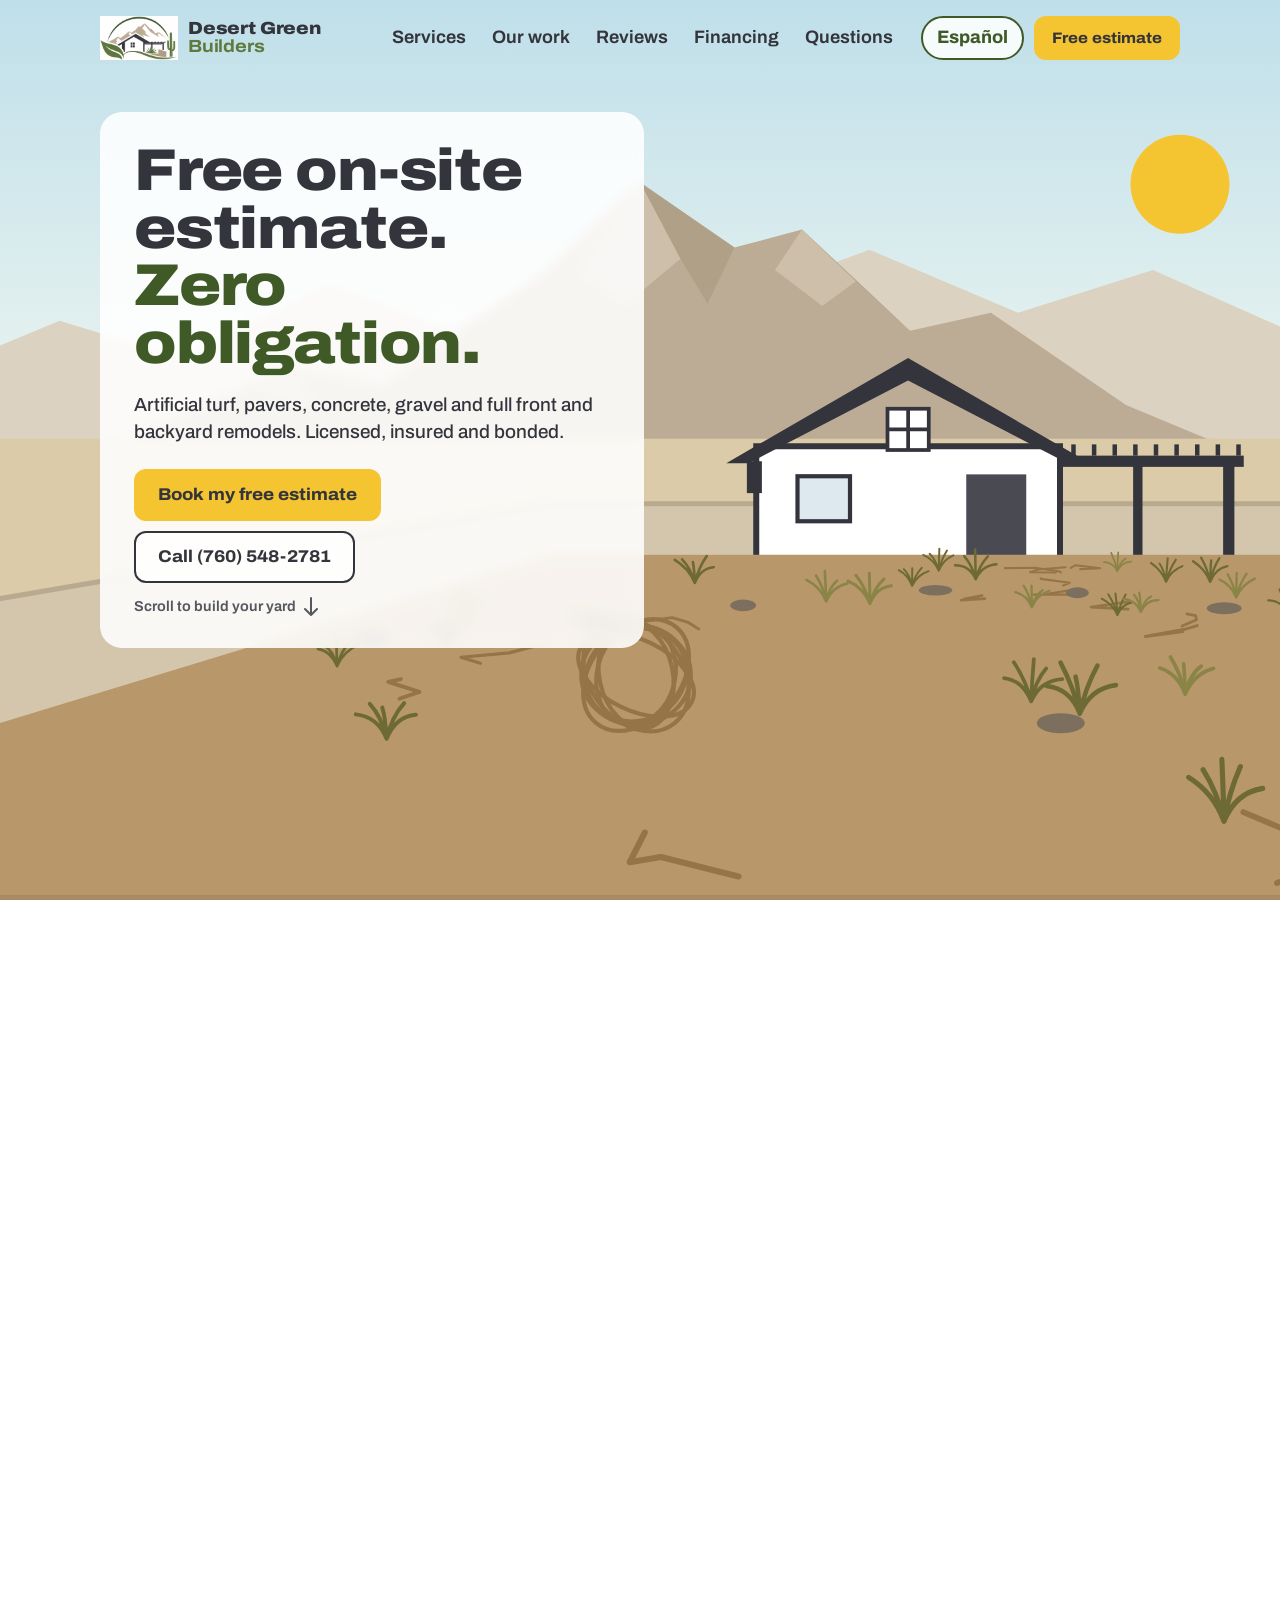
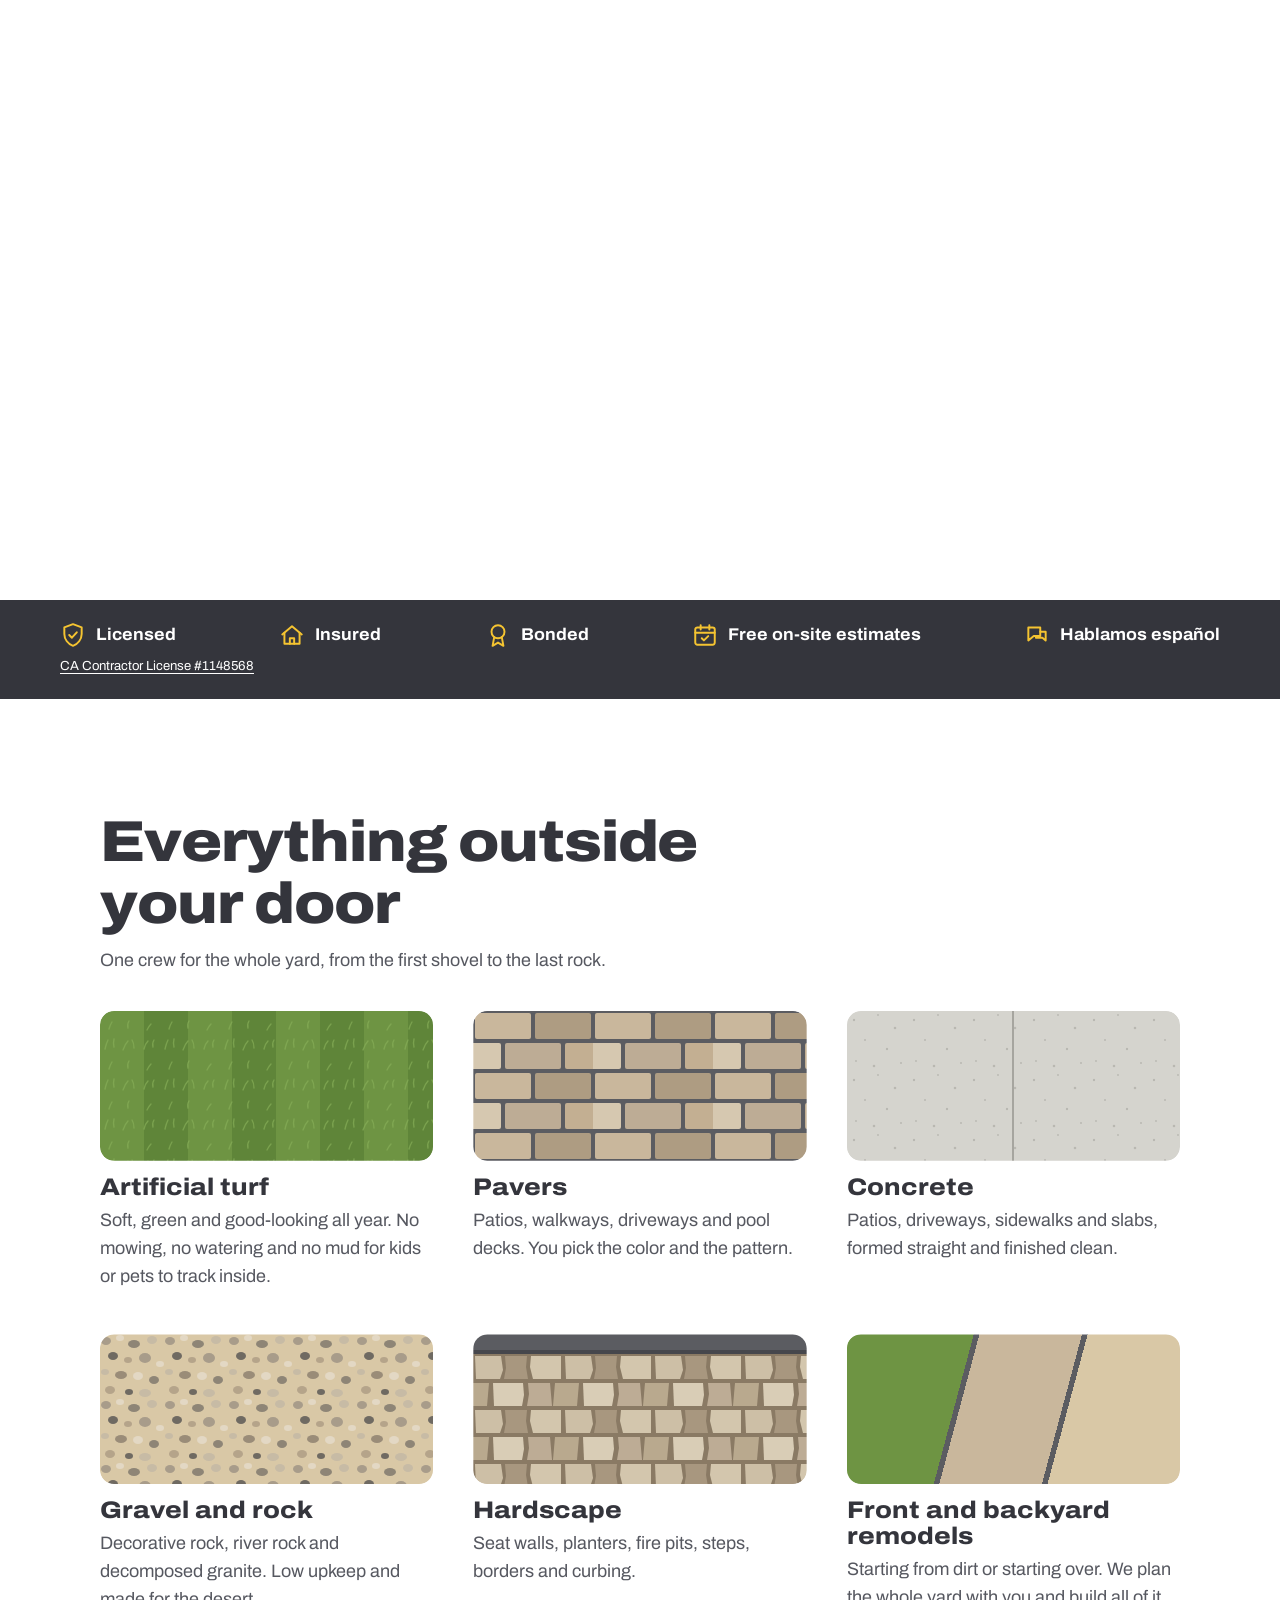
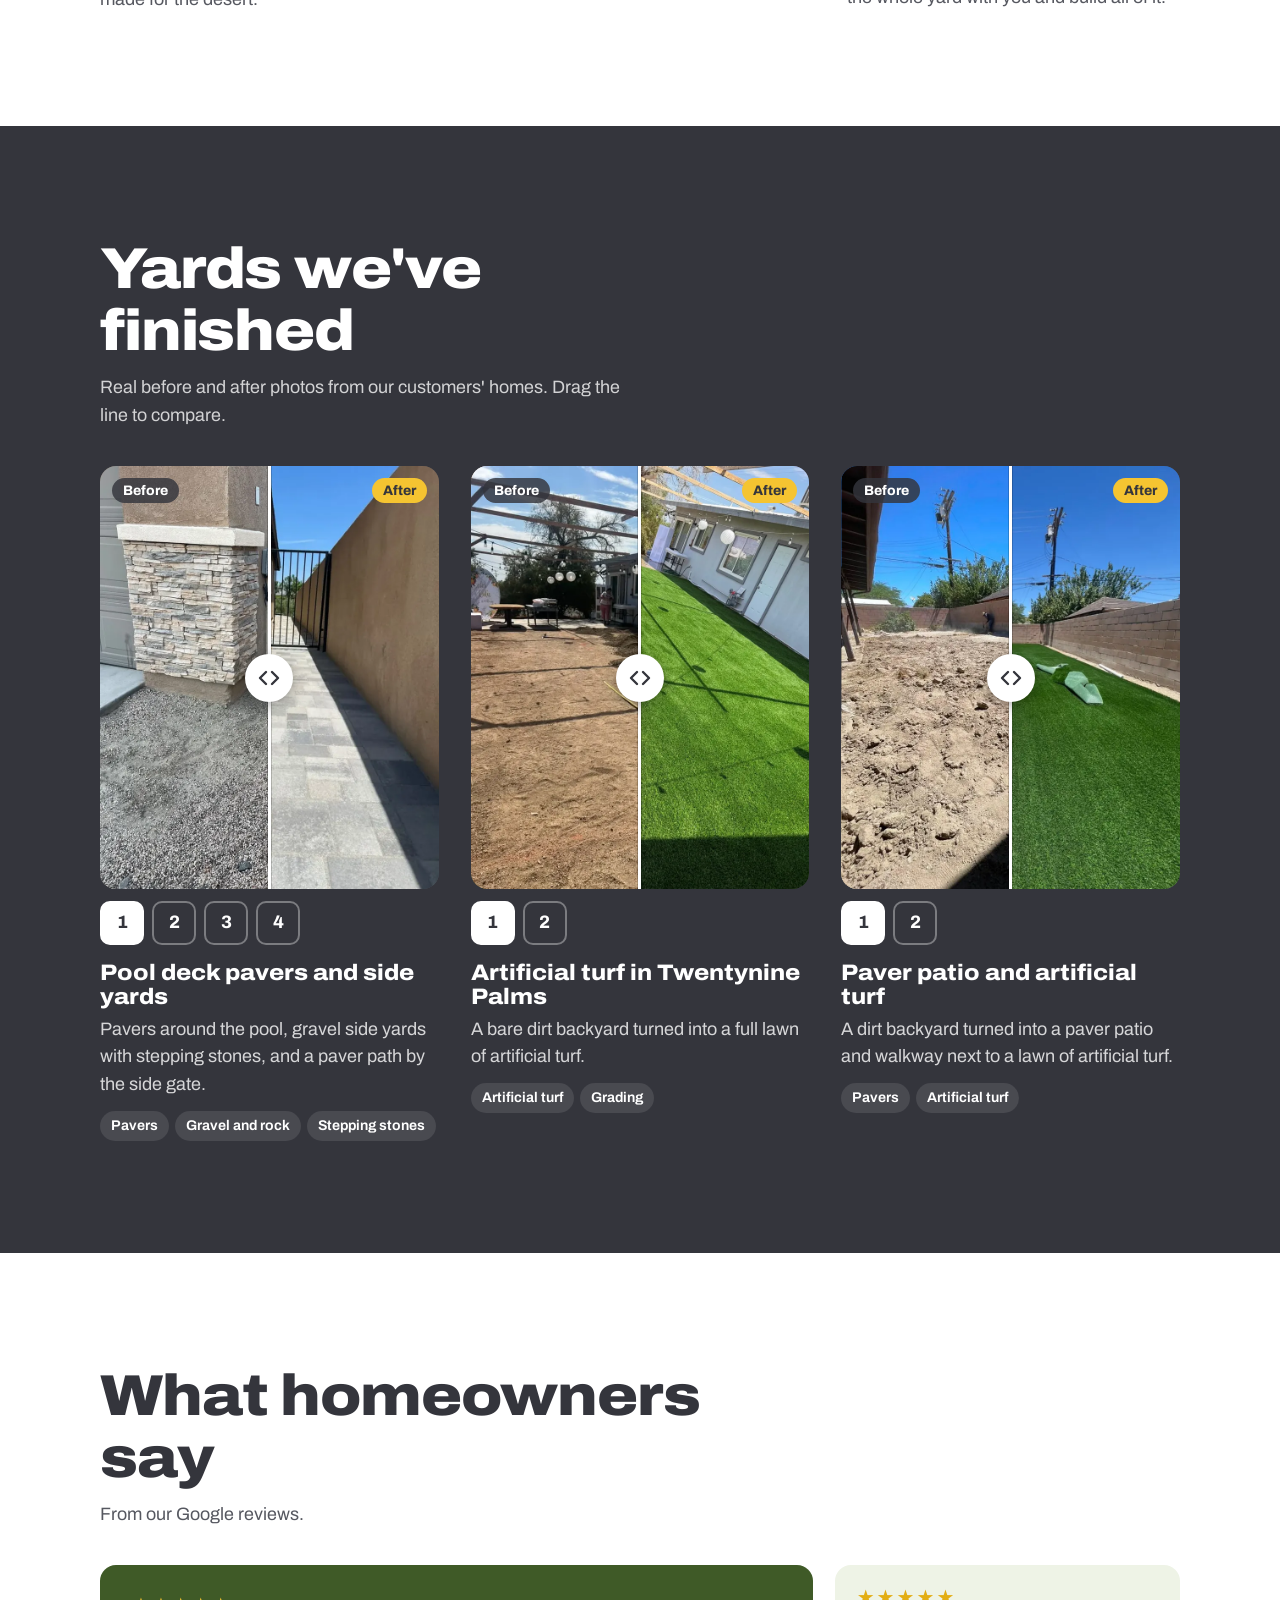
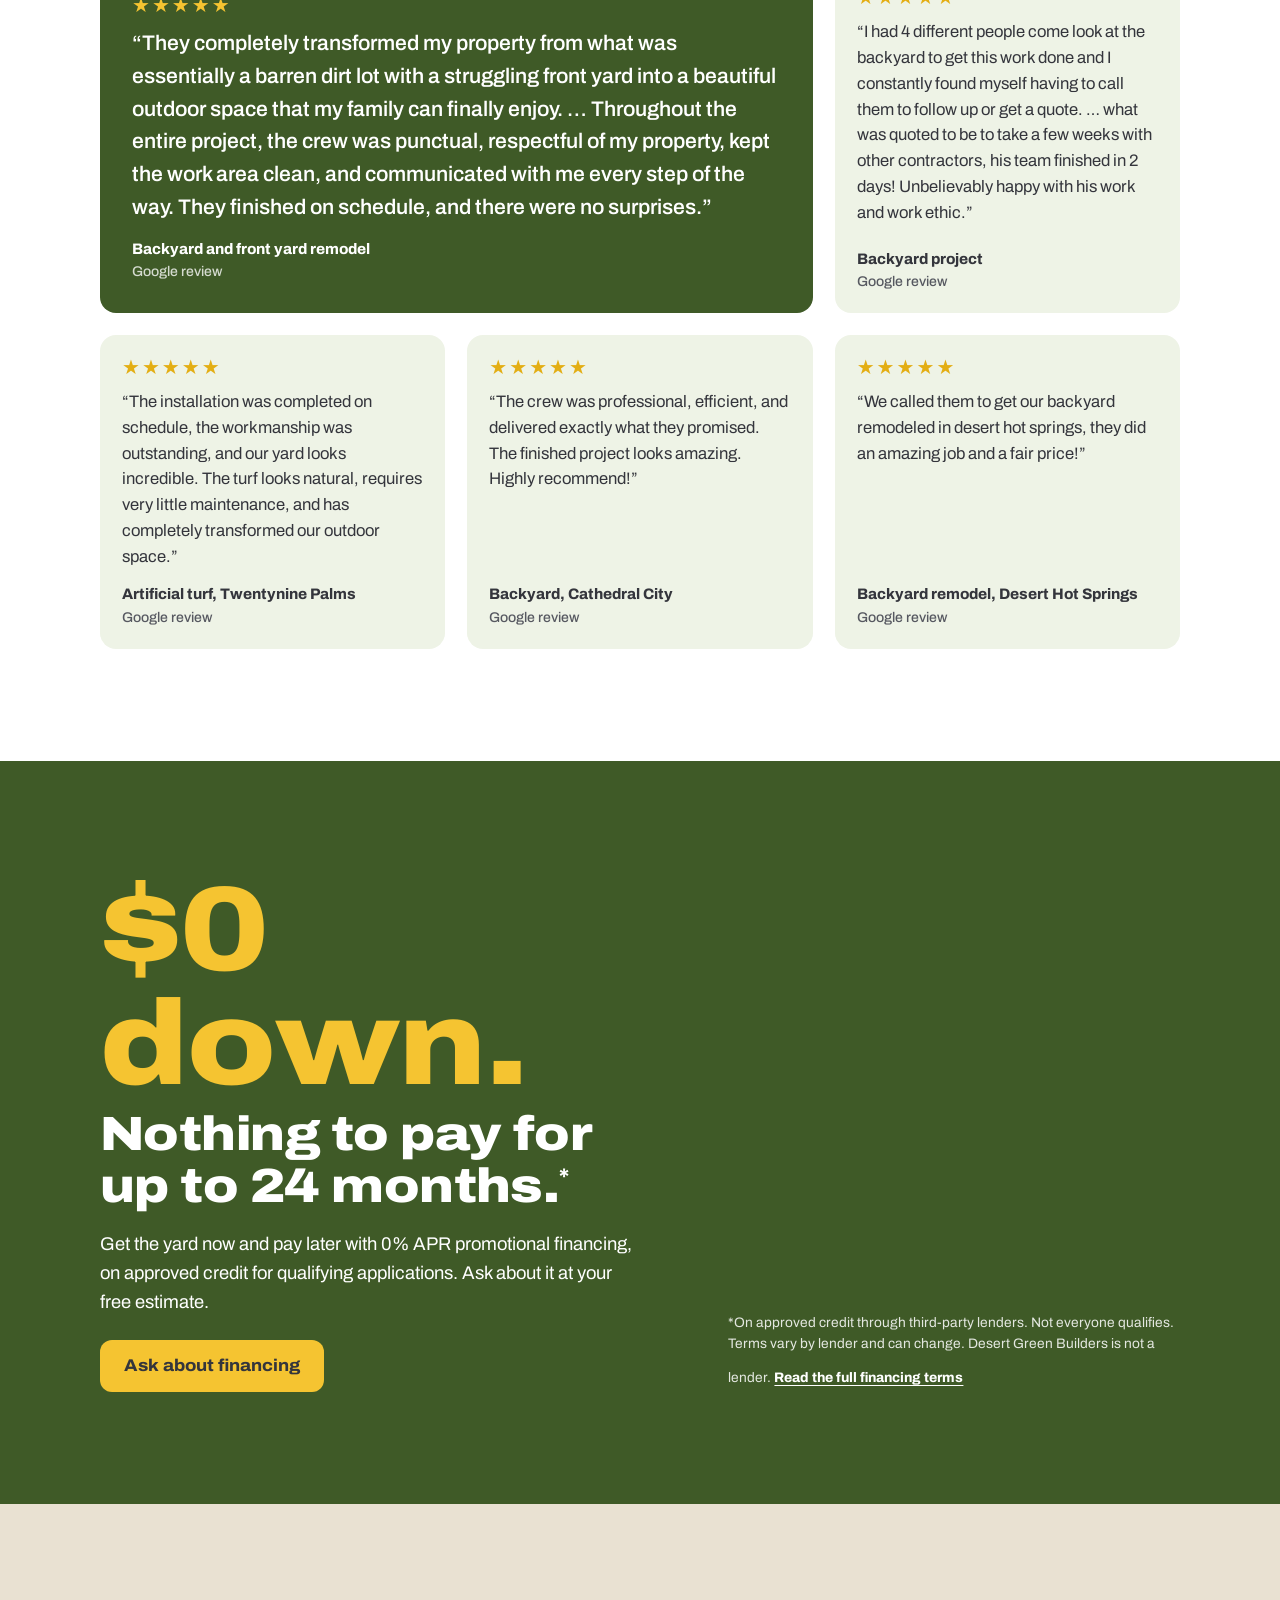
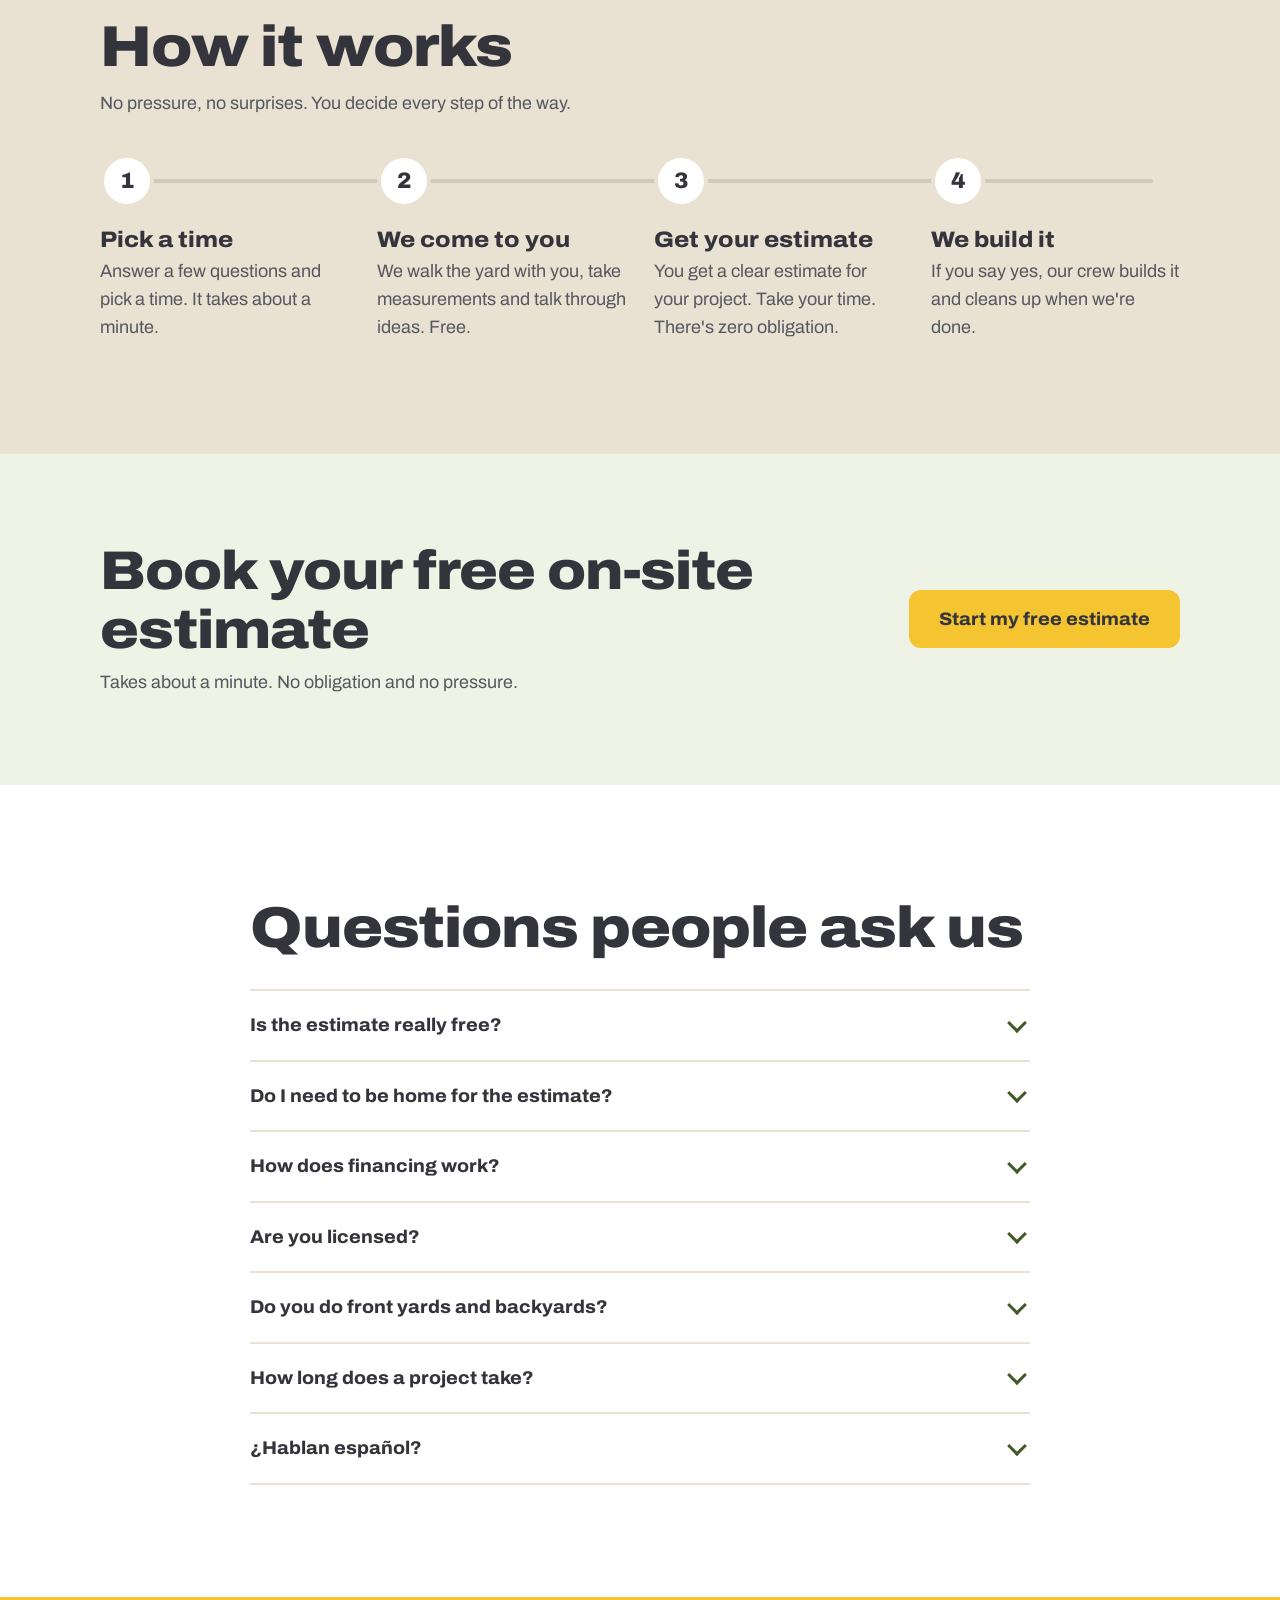
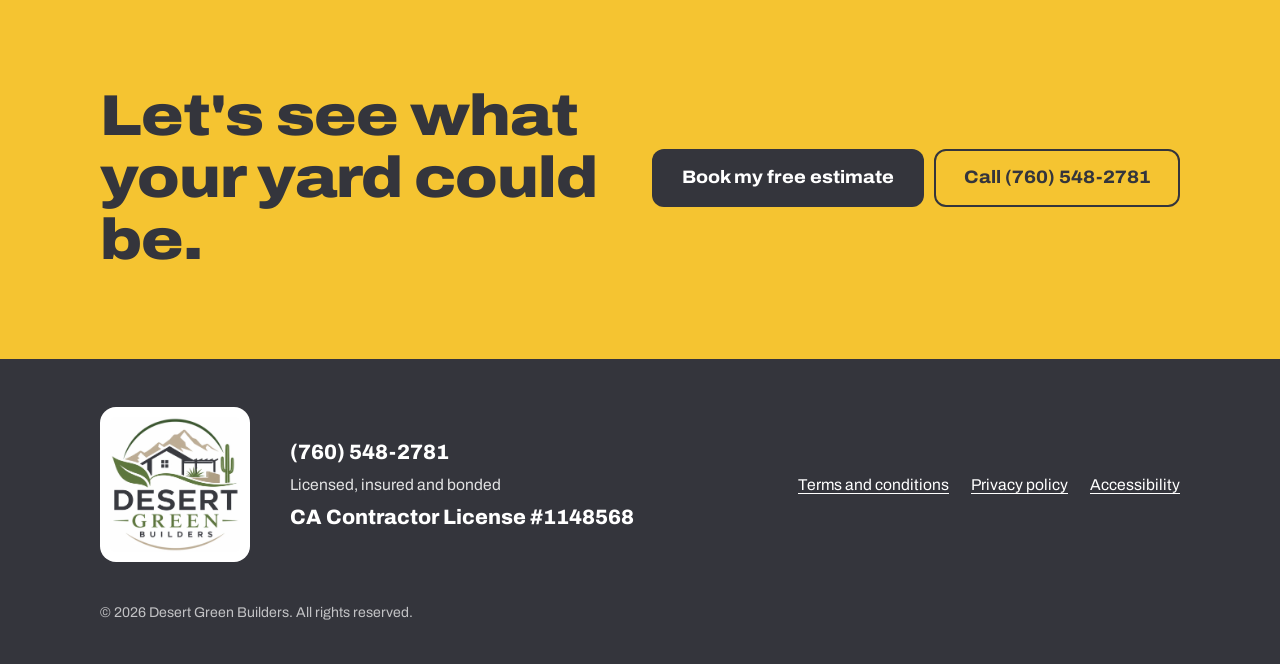
==== commit 5d8e52a4: "Move the landscape booking to its own one-question-per-screen page estimate.html asks which part of " ====
--- a/index.html
+++ b/index.html
@@ -84,7 +84,7 @@
         <button class="lang-toggle" type="button" data-lang-toggle>
           <span data-i18n="lang.switch">Español</span>
         </button>
-        <a class="btn btn--sun btn--sm header-cta" href="#book" data-i18n="cta.bookShort">Free estimate</a>
+        <a class="btn btn--sun btn--sm header-cta" href="estimate.html" data-i18n="cta.bookShort">Free estimate</a>
       </div>
     </div>
   </header>
@@ -105,7 +105,7 @@
             </h1>
             <p class="hero__sub" data-i18n="hero.sub">Artificial turf, pavers, concrete, gravel and full front and backyard remodels. Licensed, insured and bonded.</p>
             <div class="hero__actions">
-              <a class="btn btn--sun" href="#book" data-i18n="cta.book">Book my free estimate</a>
+              <a class="btn btn--sun" href="estimate.html" data-i18n="cta.book">Book my free estimate</a>
               <a class="btn btn--ghost" href="tel:+17605482781" data-i18n="cta.call">Call (760) 548-2781</a>
             </div>
             <p class="hero__hint" aria-hidden="true">
@@ -124,7 +124,7 @@
             <li class="caption caption--final" data-stage="7">
               <h2 data-i18n="cap.7.t">From dirt to done.</h2>
               <p data-i18n="cap.7.d">Front yard, backyard or both. It all starts with a free estimate.</p>
-              <a class="btn btn--sun" href="#book" data-i18n="cta.book">Book my free estimate</a>
+              <a class="btn btn--sun" href="estimate.html" data-i18n="cta.book">Book my free estimate</a>
             </li>
           </ol>
         </div>
@@ -304,7 +304,7 @@
             <span data-i18n="fin.l2">Nothing to pay for up to 24 months.<sup>*</sup></span>
           </h2>
           <p class="financing__lede" data-i18n="fin.lede">Get the yard now and pay later with 0% APR promotional financing, on approved credit for qualifying applications. Ask about it at your free estimate.</p>
-          <a class="btn btn--sun" href="#book" data-i18n="fin.cta">Ask about financing</a>
+          <a class="btn btn--sun" href="estimate.html" data-i18n="fin.cta">Ask about financing</a>
         </div>
         <details class="financing__fine" id="finDisclosure">
           <summary>
@@ -327,7 +327,7 @@
           <li class="step">
             <span class="step__num" aria-hidden="true">1</span>
             <h3 data-i18n="how.1.t">Pick a time</h3>
-            <p data-i18n="how.1.d">Choose a day and time below. It takes about a minute.</p>
+            <p data-i18n="how.1.d">Answer a few questions and pick a time. It takes about a minute.</p>
           </li>
           <li class="step">
             <span class="step__num" aria-hidden="true">2</span>
@@ -348,198 +348,14 @@
       </div>
     </section>
 
-    <!-- 6. Booking -->
-    <section class="book section" id="book" aria-labelledby="bookTitle">
-      <div class="wrap book__wrap">
-        <div class="book__lang">
-          <button class="lang-big" type="button" data-lang-toggle>
-            <svg aria-hidden="true" viewBox="0 0 24 24"><circle cx="12" cy="12" r="9"/><path d="M3 12h18M12 3c2.5 2.6 3.8 5.6 3.8 9s-1.3 6.4-3.8 9c-2.5-2.6-3.8-5.6-3.8-9S9.5 5.6 12 3Z"/></svg>
-            <span data-i18n="lang.big">Ver todo en español</span>
-          </button>
-        </div>
-
-        <div class="section__head">
-          <h2 class="section__title" id="bookTitle" data-i18n="book.title">Book your free on‑site estimate</h2>
-          <p class="section__lede" data-i18n="book.lede">Takes about a minute. No obligation and no pressure.</p>
-        </div>
-
-        <form class="form" id="bookingForm" novalidate>
-          <div class="form__status" id="formStatus" role="alert" hidden></div>
-
-          <!-- Contact -->
-          <fieldset class="fs">
-            <legend data-i18n="f.you">About you</legend>
-            <div class="field">
-              <label for="fullName" data-i18n="f.name">Full name</label>
-              <input id="fullName" name="fullName" type="text" autocomplete="name" required maxlength="80">
-              <p class="field__err" id="fullName-err"></p>
-            </div>
-
-            <div class="field">
-              <label for="phone" data-i18n="f.phone">Mobile phone number</label>
-              <div class="phone-row">
-                <input id="phone" name="phone" type="tel" inputmode="tel" autocomplete="tel-national" placeholder="(760) 555-0123" required aria-describedby="phone-help phone-err">
-                <button class="btn btn--dark btn--sm" type="button" id="sendCode" data-i18n="f.sendCode">Text me a code</button>
-              </div>
-              <p class="field__help" id="phone-help" data-i18n="f.phoneHelp">We'll text you a 6-digit code to confirm your number.</p>
-              <p class="field__err" id="phone-err"></p>
-
-              <div class="code-row" id="codeRow" hidden>
-                <label for="code" data-i18n="f.code">Enter the 6-digit code</label>
-                <div class="phone-row">
-                  <input id="code" name="code" type="text" inputmode="numeric" autocomplete="one-time-code" maxlength="6" pattern="[0-9]{6}">
-                  <button class="btn btn--dark btn--sm" type="button" id="verifyCode" data-i18n="f.verify">Verify</button>
-                </div>
-                <button class="linkish" type="button" id="resendCode" disabled></button>
-                <p class="field__err" id="code-err"></p>
-              </div>
-              <p class="verified" id="phoneVerified" hidden>
-                <svg aria-hidden="true" viewBox="0 0 24 24"><circle cx="12" cy="12" r="10"/><path d="m7.5 12.5 3 3 6-6.5"/></svg>
-                <span data-i18n="f.verified">Phone number verified</span>
-                <button class="linkish" type="button" id="changePhone" data-i18n="f.change">Change</button>
-              </p>
-            </div>
-
-            <div class="field">
-              <p class="field__label" id="homeownerLabel" data-i18n="f.owner">Are you the homeowner?</p>
-              <div class="yesno" role="radiogroup" aria-labelledby="homeownerLabel" aria-describedby="homeowner-err">
-                <label class="slot"><input type="radio" name="homeowner" value="yes" required><span data-i18n="f.yes">Yes</span></label>
-                <label class="slot"><input type="radio" name="homeowner" value="no"><span data-i18n="f.no">No</span></label>
-              </div>
-              <p class="field__err" id="homeowner-err"></p>
-            </div>
-          </fieldset>
-
-          <!-- Address -->
-          <fieldset class="fs">
-            <legend data-i18n="f.where">Where's the project?</legend>
-            <div class="field field--combo">
-              <label for="street" data-i18n="f.street">Street address</label>
-              <div class="combo" id="addrCombo">
-                <input id="street" name="street" type="text" autocomplete="address-line1" required
-                  role="combobox" aria-autocomplete="list" aria-expanded="false" aria-controls="addrList" data-i18n-attr="placeholder:f.streetPh" placeholder="Start typing your address">
-                <ul class="combo__list" id="addrList" role="listbox" hidden></ul>
-              </div>
-              <p class="field__err" id="street-err"></p>
-            </div>
-            <div class="field-grid">
-              <div class="field">
-                <label for="unit" data-i18n="f.unit">Apt or unit (optional)</label>
-                <input id="unit" name="unit" type="text" autocomplete="address-line2" maxlength="20">
-              </div>
-              <div class="field">
-                <label for="city" data-i18n="f.city">City</label>
-                <input id="city" name="city" type="text" autocomplete="address-level2" required maxlength="60">
-                <p class="field__err" id="city-err"></p>
-              </div>
-              <div class="field">
-                <label for="zip" data-i18n="f.zip">ZIP code</label>
-                <input id="zip" name="zip" type="text" inputmode="numeric" autocomplete="postal-code" required maxlength="10">
-                <p class="field__err" id="zip-err"></p>
-              </div>
-            </div>
-            <input type="hidden" id="state" name="state" value="CA">
-            <input type="hidden" id="lat" name="lat">
-            <input type="hidden" id="lon" name="lon">
-          </fieldset>
-
-          <!-- Project -->
-          <fieldset class="fs">
-            <legend data-i18n="f.project">Which part of the yard?</legend>
-            <div class="choice-grid" role="radiogroup" aria-describedby="yard-err">
-              <label class="choice">
-                <input type="radio" name="yard" value="backyard" required>
-                <span class="choice__art" aria-hidden="true">
-                  <svg viewBox="0 0 64 40"><path d="M6 34h52" /><path d="M14 34V18l18-12 18 12v16"/><rect class="fill-green" x="2" y="34" width="60" height="5" rx="1"/><path d="M50 22h10v12"/></svg>
-                </span>
-                <span class="choice__label" data-i18n="f.back">Backyard</span>
-              </label>
-              <label class="choice">
-                <input type="radio" name="yard" value="front">
-                <span class="choice__art" aria-hidden="true">
-                  <svg viewBox="0 0 64 40"><path d="M6 34h52"/><path d="M14 34V18l18-12 18 12v16"/><path d="M28 34v-9h8v9"/><rect class="fill-green" x="2" y="34" width="60" height="5" rx="1"/></svg>
-                </span>
-                <span class="choice__label" data-i18n="f.front">Front yard</span>
-              </label>
-              <label class="choice">
-                <input type="radio" name="yard" value="both">
-                <span class="choice__art" aria-hidden="true">
-                  <svg viewBox="0 0 64 40"><path d="M14 34V18l18-12 18 12v16"/><path d="M28 34v-9h8v9"/><rect class="fill-green" x="2" y="34" width="60" height="5" rx="1"/><rect class="fill-green" x="2" y="2" width="8" height="30" rx="1"/><rect class="fill-green" x="54" y="2" width="8" height="30" rx="1"/></svg>
-                </span>
-                <span class="choice__label" data-i18n="f.both">Both</span>
-              </label>
-            </div>
-            <p class="field__err" id="yard-err"></p>
-
-            <p class="fs__sub" id="svcLabel" data-i18n="f.interest">What are you thinking about? (optional)</p>
-            <div class="chips" role="group" aria-labelledby="svcLabel">
-              <label class="chip"><input type="checkbox" name="services" value="turf"><span data-i18n="svc.turf.t">Artificial turf</span></label>
-              <label class="chip"><input type="checkbox" name="services" value="pavers"><span data-i18n="svc.pavers.t">Pavers</span></label>
-              <label class="chip"><input type="checkbox" name="services" value="concrete"><span data-i18n="svc.concrete.t">Concrete</span></label>
-              <label class="chip"><input type="checkbox" name="services" value="gravel"><span data-i18n="svc.gravel.t">Gravel and rock</span></label>
-              <label class="chip"><input type="checkbox" name="services" value="hardscape"><span data-i18n="svc.hard.t">Hardscape</span></label>
-              <label class="chip"><input type="checkbox" name="services" value="full-remodel"><span data-i18n="f.full">Full remodel</span></label>
-            </div>
-          </fieldset>
-
-          <!-- Schedule -->
-          <fieldset class="fs">
-            <legend data-i18n="f.when">Pick a day and time</legend>
-            <p class="fs__sub" data-i18n="f.whenHelp">We visit Sunday through Thursday. Days that are full are grayed out.</p>
-
-            <div class="cal" id="calendar" aria-describedby="date-err">
-              <div class="cal__head">
-                <button class="cal__nav" type="button" id="calPrev" data-i18n-attr="aria-label:cal.prev" aria-label="Previous month">
-                  <svg viewBox="0 0 24 24" aria-hidden="true"><path d="m15 5-7 7 7 7"/></svg>
-                </button>
-                <p class="cal__month" id="calMonth" aria-live="polite"></p>
-                <button class="cal__nav" type="button" id="calNext" data-i18n-attr="aria-label:cal.next" aria-label="Next month">
-                  <svg viewBox="0 0 24 24" aria-hidden="true"><path d="m9 5 7 7-7 7"/></svg>
-                </button>
-              </div>
-              <div class="cal__dow" id="calDow" aria-hidden="true"></div>
-              <div class="cal__grid" id="calGrid" role="grid"></div>
-              <p class="cal__loading" id="calLoading" data-i18n="cal.loading">Loading open days…</p>
-            </div>
-            <p class="field__err" id="date-err"></p>
-
-            <div class="slots" id="slotsWrap" hidden>
-              <p class="fs__sub" id="slotsLabel"></p>
-              <div class="slots__list" id="slots" role="radiogroup" aria-labelledby="slotsLabel"></div>
-            </div>
-            <p class="field__err" id="time-err"></p>
-          </fieldset>
-
-          <!-- Spam trap: real people never see or fill this -->
-          <div class="hp" aria-hidden="true">
-            <label for="company">Company</label>
-            <input id="company" name="company" type="text" tabindex="-1" autocomplete="off">
-          </div>
-
-          <div class="consent field">
-            <label class="check">
-              <input type="checkbox" id="consent" name="consent" required>
-              <span data-i18n-html="f.consent">I agree that Desert Green Builders may call or text me at the number above about my estimate. Consent is not a condition of purchase. Message and data rates may apply. Reply STOP to opt out. I agree to the <a href="terms.html" target="_blank" rel="noopener">Terms</a> and <a href="privacy.html" target="_blank" rel="noopener">Privacy Policy</a>.</span>
-            </label>
-            <p class="field__err" id="consent-err"></p>
-          </div>
-
-          <button class="btn btn--sun btn--block btn--lg" type="submit" id="submitBtn">
-            <span data-i18n="f.submit">Book my free estimate</span>
-          </button>
-          <p class="form__fine" data-i18n="f.fine">Free and no obligation. We'll call to confirm your appointment.</p>
-        </form>
-
-        <div class="success" id="bookingSuccess" hidden tabindex="-1">
-          <svg class="success__mark" aria-hidden="true" viewBox="0 0 64 64"><circle cx="32" cy="32" r="29"/><path d="m19 33 9 9 18-20"/></svg>
-          <h3 data-i18n="ok.title">You're booked!</h3>
-          <p class="success__when" id="successWhen"></p>
-          <p data-i18n="ok.body">We'll call you before the visit to confirm. Need to change something? Just call us.</p>
-          <div class="success__actions">
-            <button class="btn btn--dark" type="button" id="addToCal" data-i18n="ok.cal">Add to my calendar</button>
-            <a class="btn btn--ghost-dark" href="tel:+17605482781" data-i18n="cta.call">Call (760) 548-2781</a>
-          </div>
-        </div>
+    <!-- 6. Book: the questions are on their own page (estimate.html); old #book links forward there -->
+    <section class="cta-band" id="book" aria-labelledby="bookTitle">
+      <div class="wrap cta-band__inner">
+        <div>
+          <h2 class="cta-band__title" id="bookTitle" data-i18n="book.title">Book your free on&#8209;site estimate</h2>
+          <p class="cta-band__lede" data-i18n="book.lede">Takes about a minute. No obligation and no pressure.</p>
+        </div>
+        <a class="btn btn--sun btn--lg" href="estimate.html" data-i18n="cta.start">Start my free estimate</a>
       </div>
     </section>
 
@@ -585,7 +401,7 @@
       <div class="wrap closer__inner">
         <h2 class="closer__title" id="closerTitle" data-i18n="close.title">Let's see what your yard could be.</h2>
         <div class="closer__actions">
-          <a class="btn btn--dark btn--lg" href="#book" data-i18n="cta.book">Book my free estimate</a>
+          <a class="btn btn--dark btn--lg" href="estimate.html" data-i18n="cta.book">Book my free estimate</a>
           <a class="btn btn--ghost-dark btn--lg" href="tel:+17605482781" data-i18n="cta.call">Call (760) 548-2781</a>
         </div>
       </div>
@@ -615,16 +431,16 @@
       <svg aria-hidden="true" viewBox="0 0 24 24"><path d="M5 3h4l2 5-2.5 1.5a11 11 0 0 0 6 6L16 13l5 2v4a2 2 0 0 1-2 2A16 16 0 0 1 3 5a2 2 0 0 1 2-2Z"/></svg>
       <span data-i18n="bar.call">Call</span>
     </a>
-    <a class="btn btn--sun" href="#book" data-i18n="cta.bookShort">Free estimate</a>
+    <a class="btn btn--sun" href="estimate.html" data-i18n="cta.bookShort">Free estimate</a>
   </div>
 
+  <script src="assets/js/attribution.js"></script>
   <script src="assets/js/config.js"></script>
   <script src="assets/js/i18n.js"></script>
   <script src="assets/vendor/gsap.min.js" defer></script>
   <script src="assets/vendor/ScrollTrigger.min.js" defer></script>
   <script src="assets/js/yard.js" defer></script>
   <script src="assets/js/main.js" defer></script>
-  <script src="assets/js/booking.js" defer></script>
   <script src="assets/js/projects.js" defer></script>
 </body>
 </html>
--- a/assets/css/styles.css
+++ b/assets/css/styles.css
@@ -531,6 +531,16 @@
 .success__when { margin: 10px 0; font-size: 1.2rem; font-weight: 750; color: var(--green); }
 .success__actions { display: flex; flex-wrap: wrap; justify-content: center; gap: 10px; margin-top: 22px; }
 
+/* ---------- Booking banner (links to the estimate page) ---------- */
+.cta-band { background: var(--green-50); padding: 64px 0; }
+.cta-band__inner { display: grid; gap: 22px; }
+.cta-band__title { font-size: clamp(2rem, 6.4vw, 3.4rem); font-weight: 850; font-stretch: 112%; letter-spacing: -0.02em; }
+.cta-band__lede { margin-top: 10px; font-size: 1.12rem; color: var(--muted); max-width: 34rem; }
+@media (min-width: 900px) {
+  .cta-band { padding: 88px 0; }
+  .cta-band__inner { grid-template-columns: 1fr auto; align-items: center; }
+}
+
 /* ---------- FAQ ---------- */
 .faq__wrap { max-width: 860px; }
 .faq__list { margin-top: 30px; border-top: 2px solid var(--sand-200); }
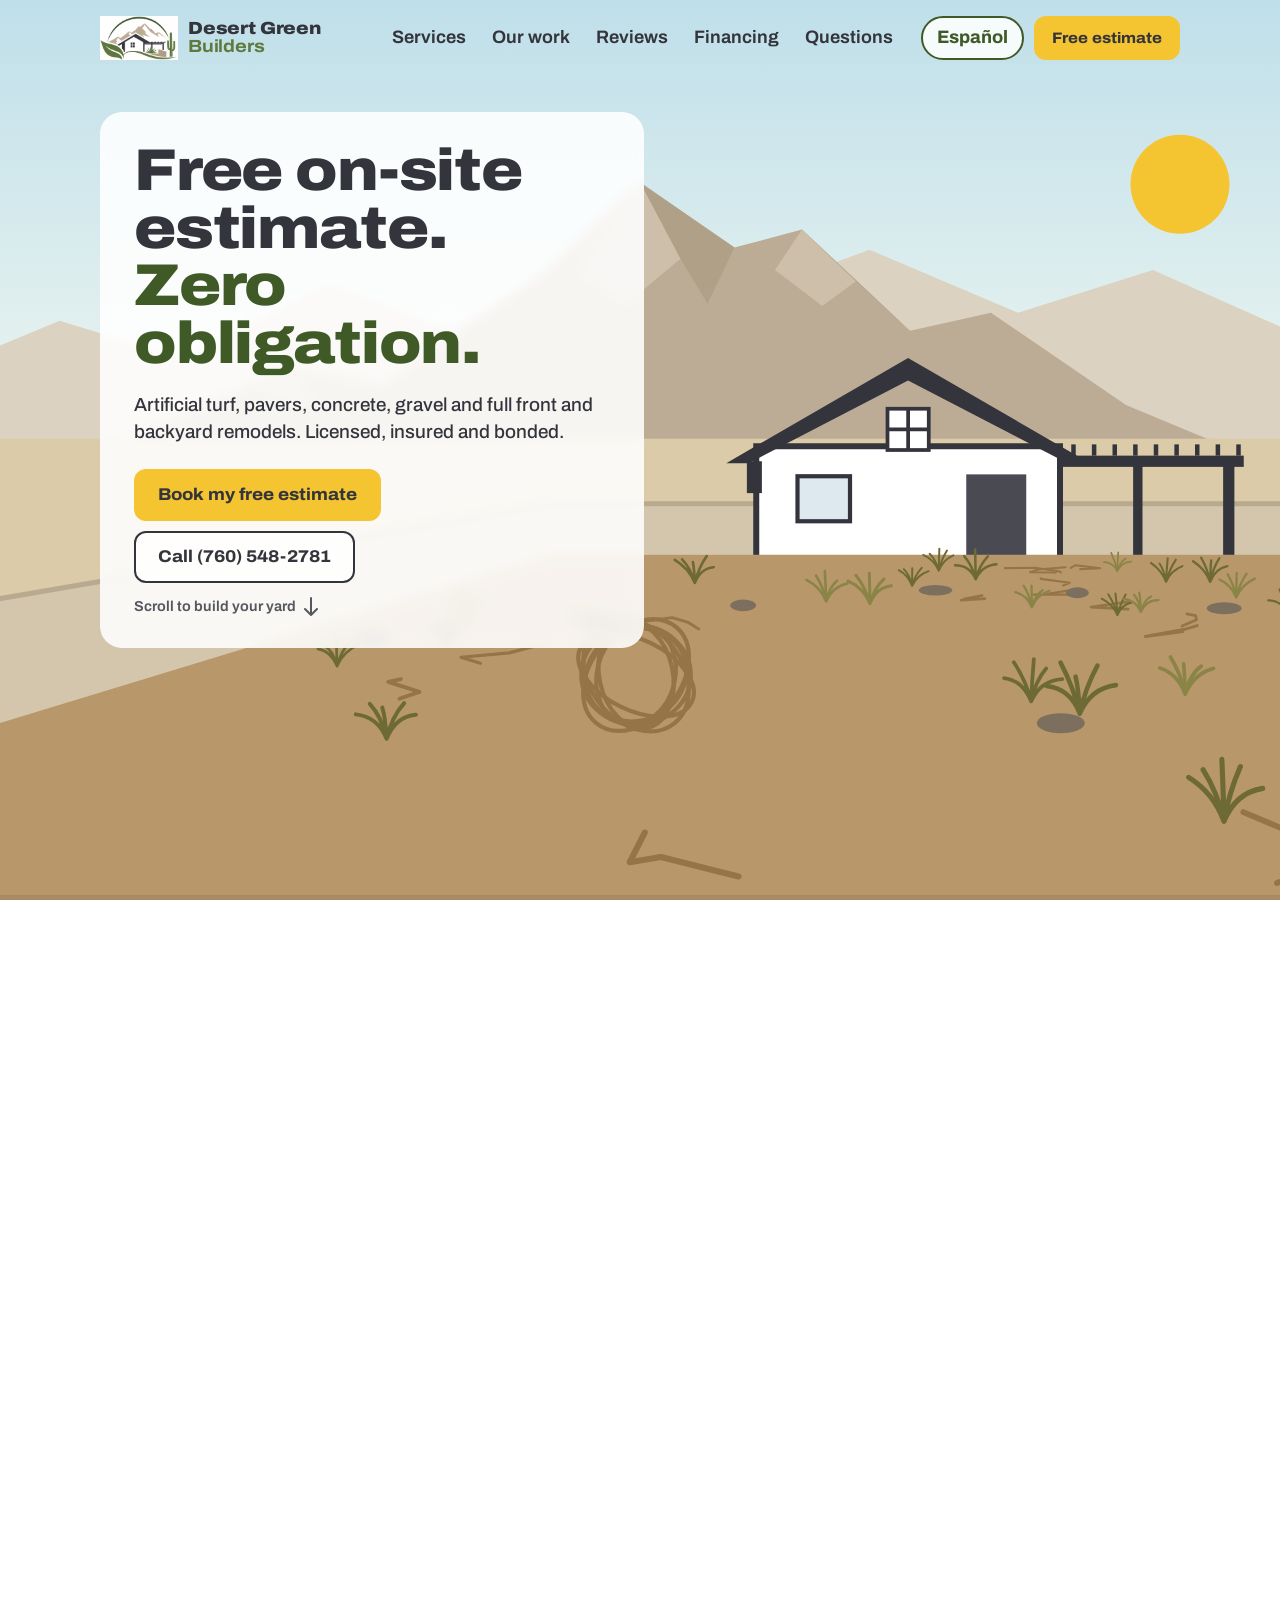
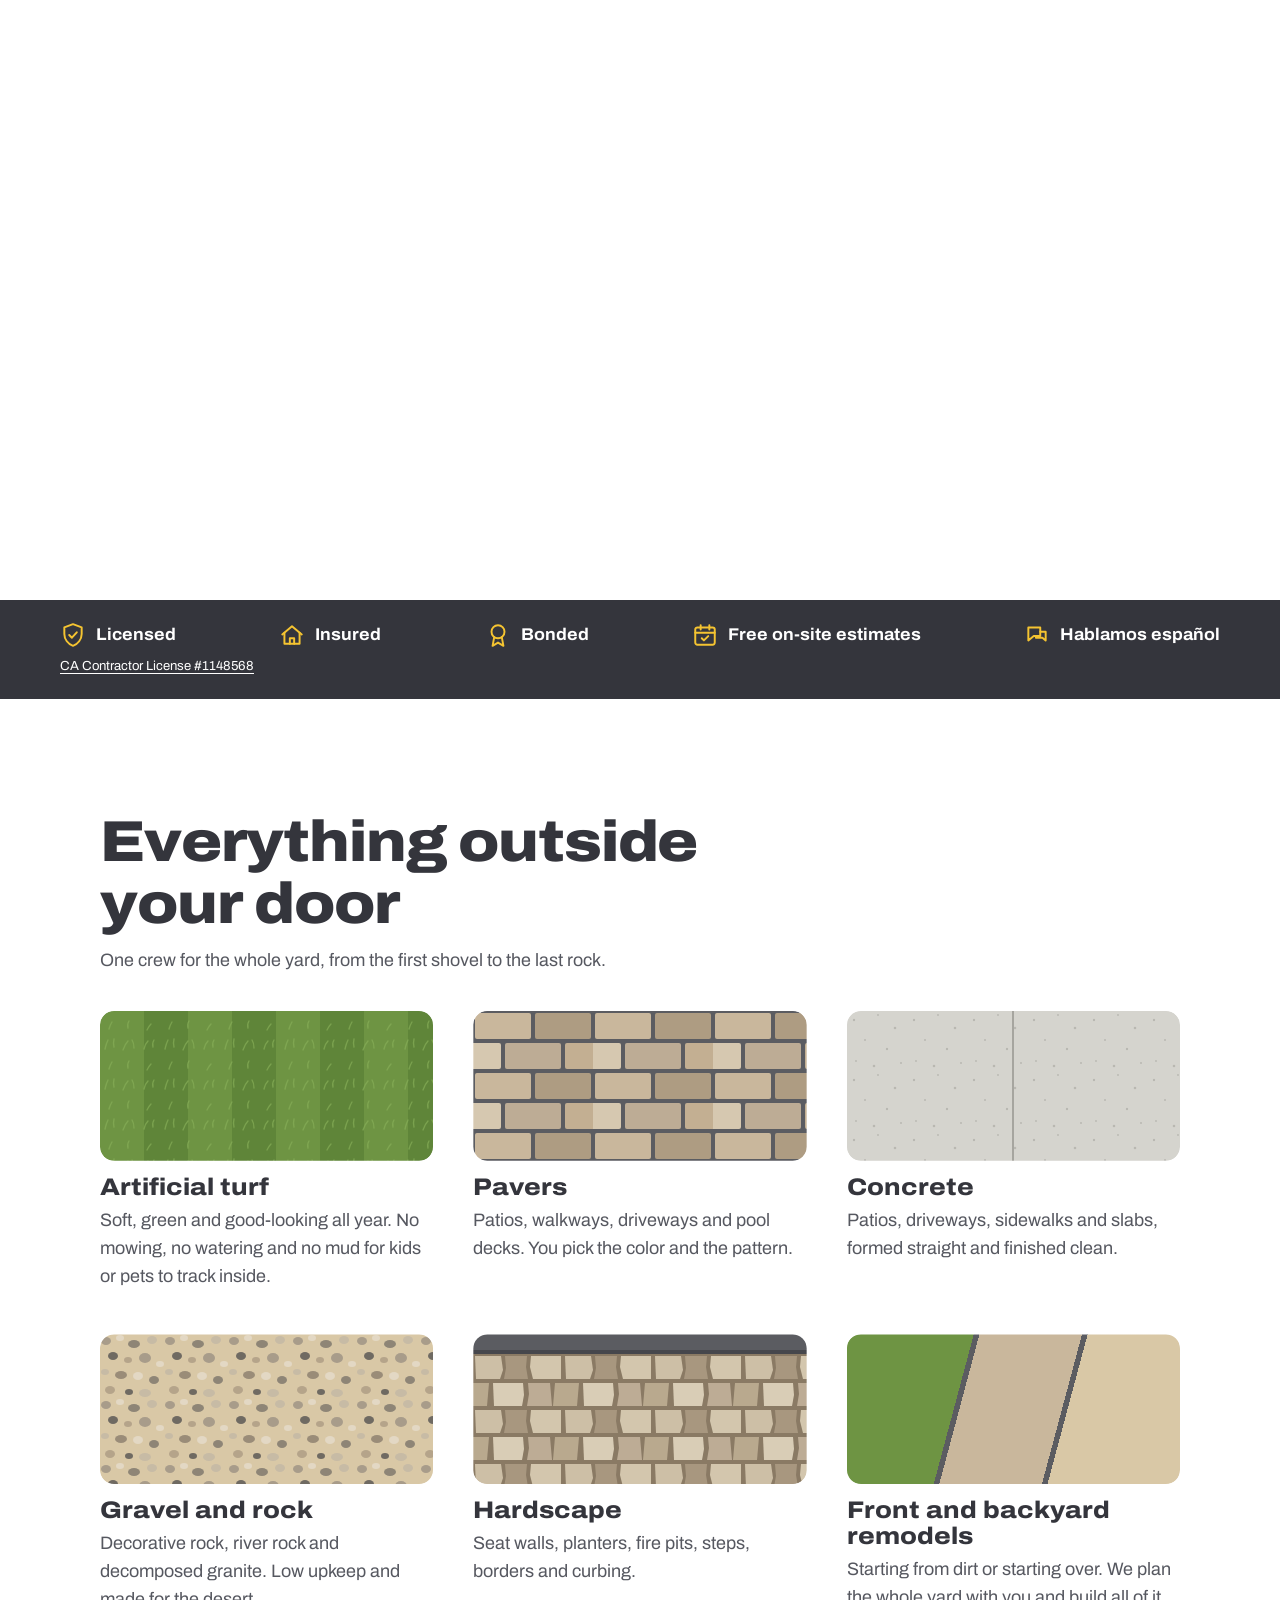
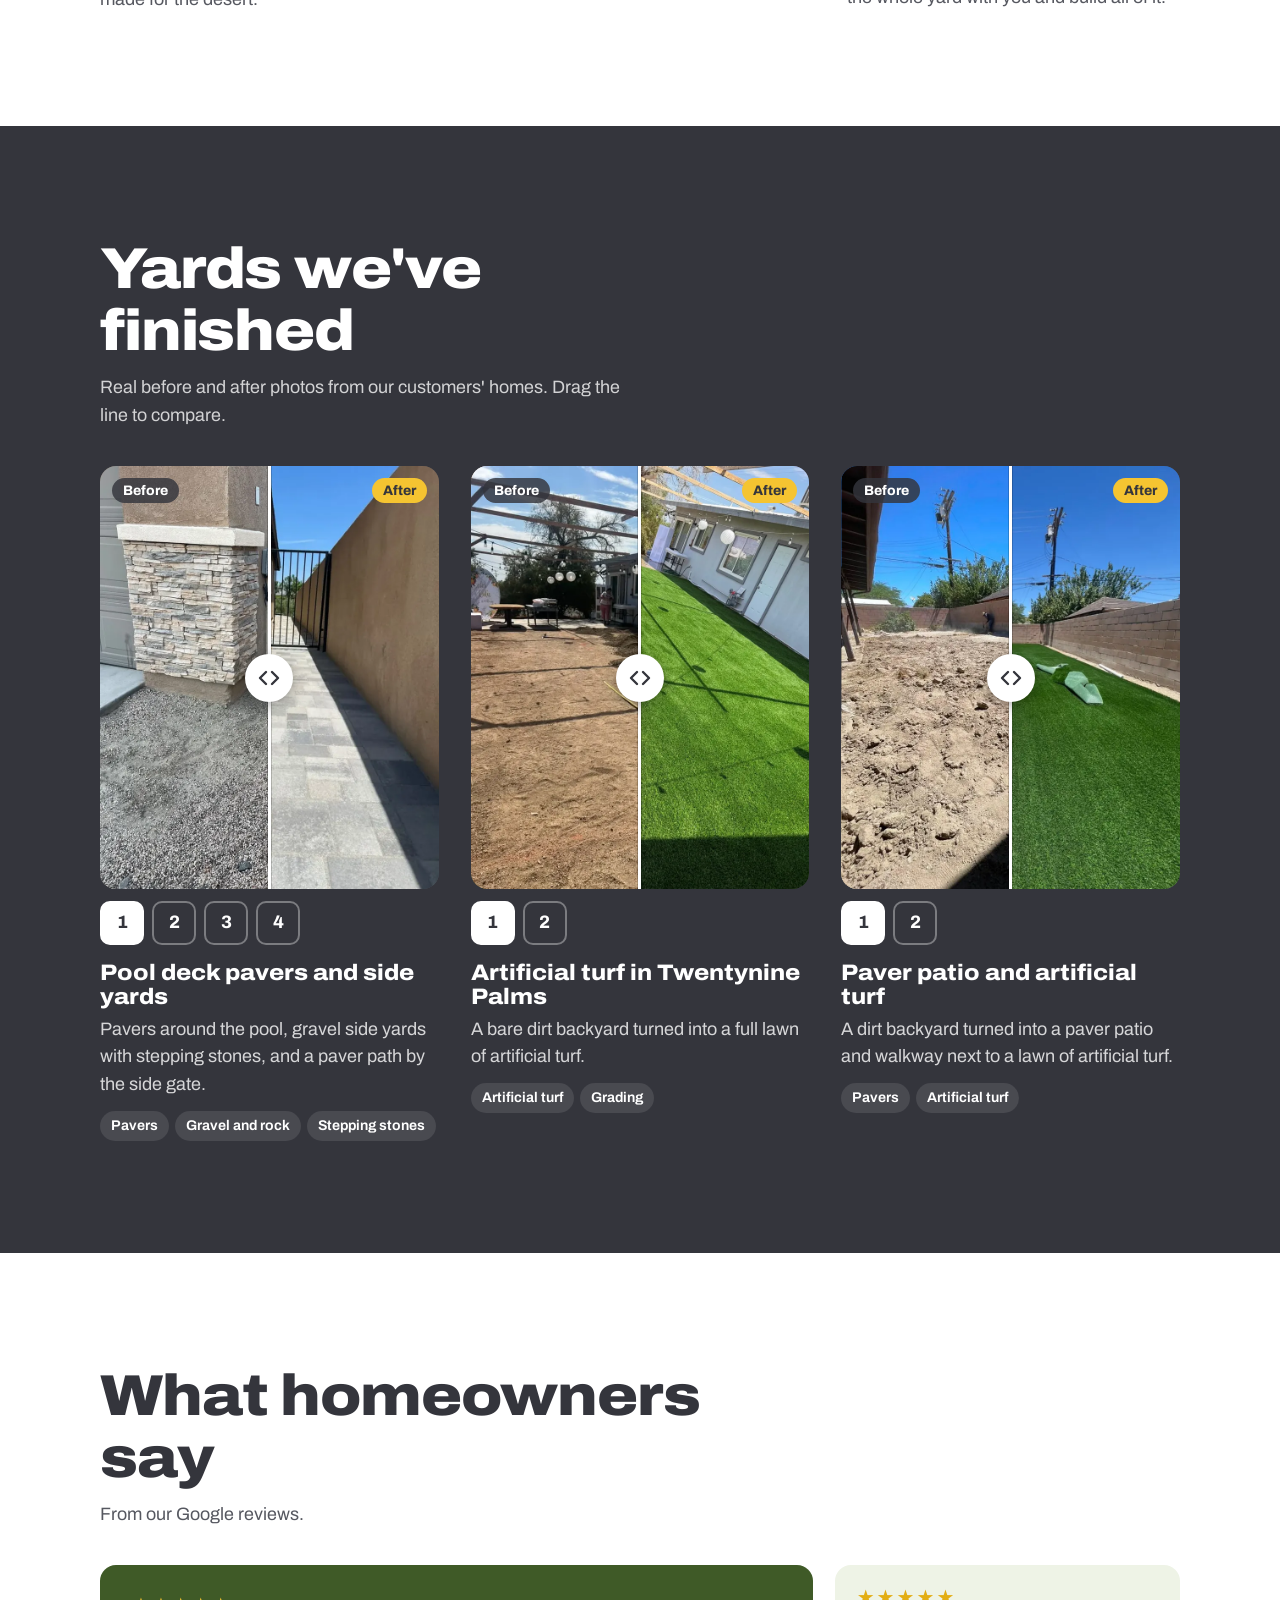
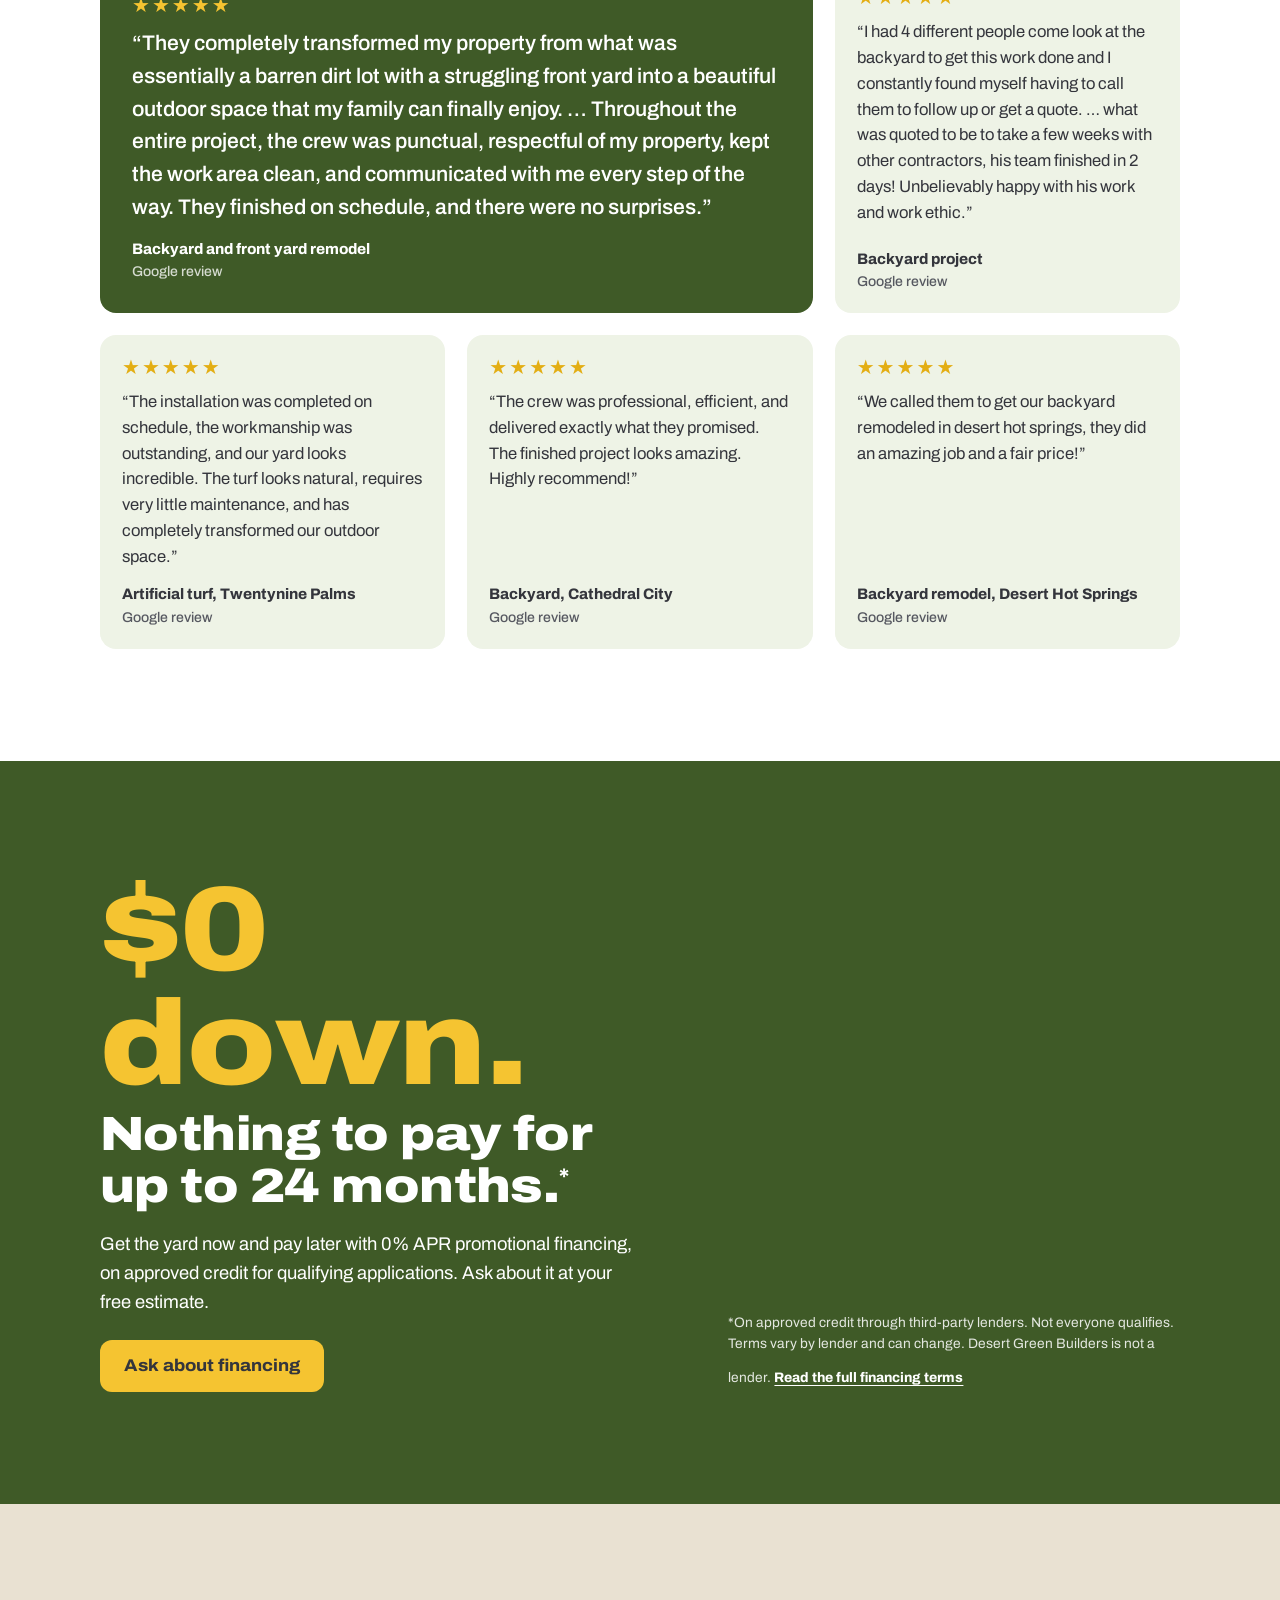
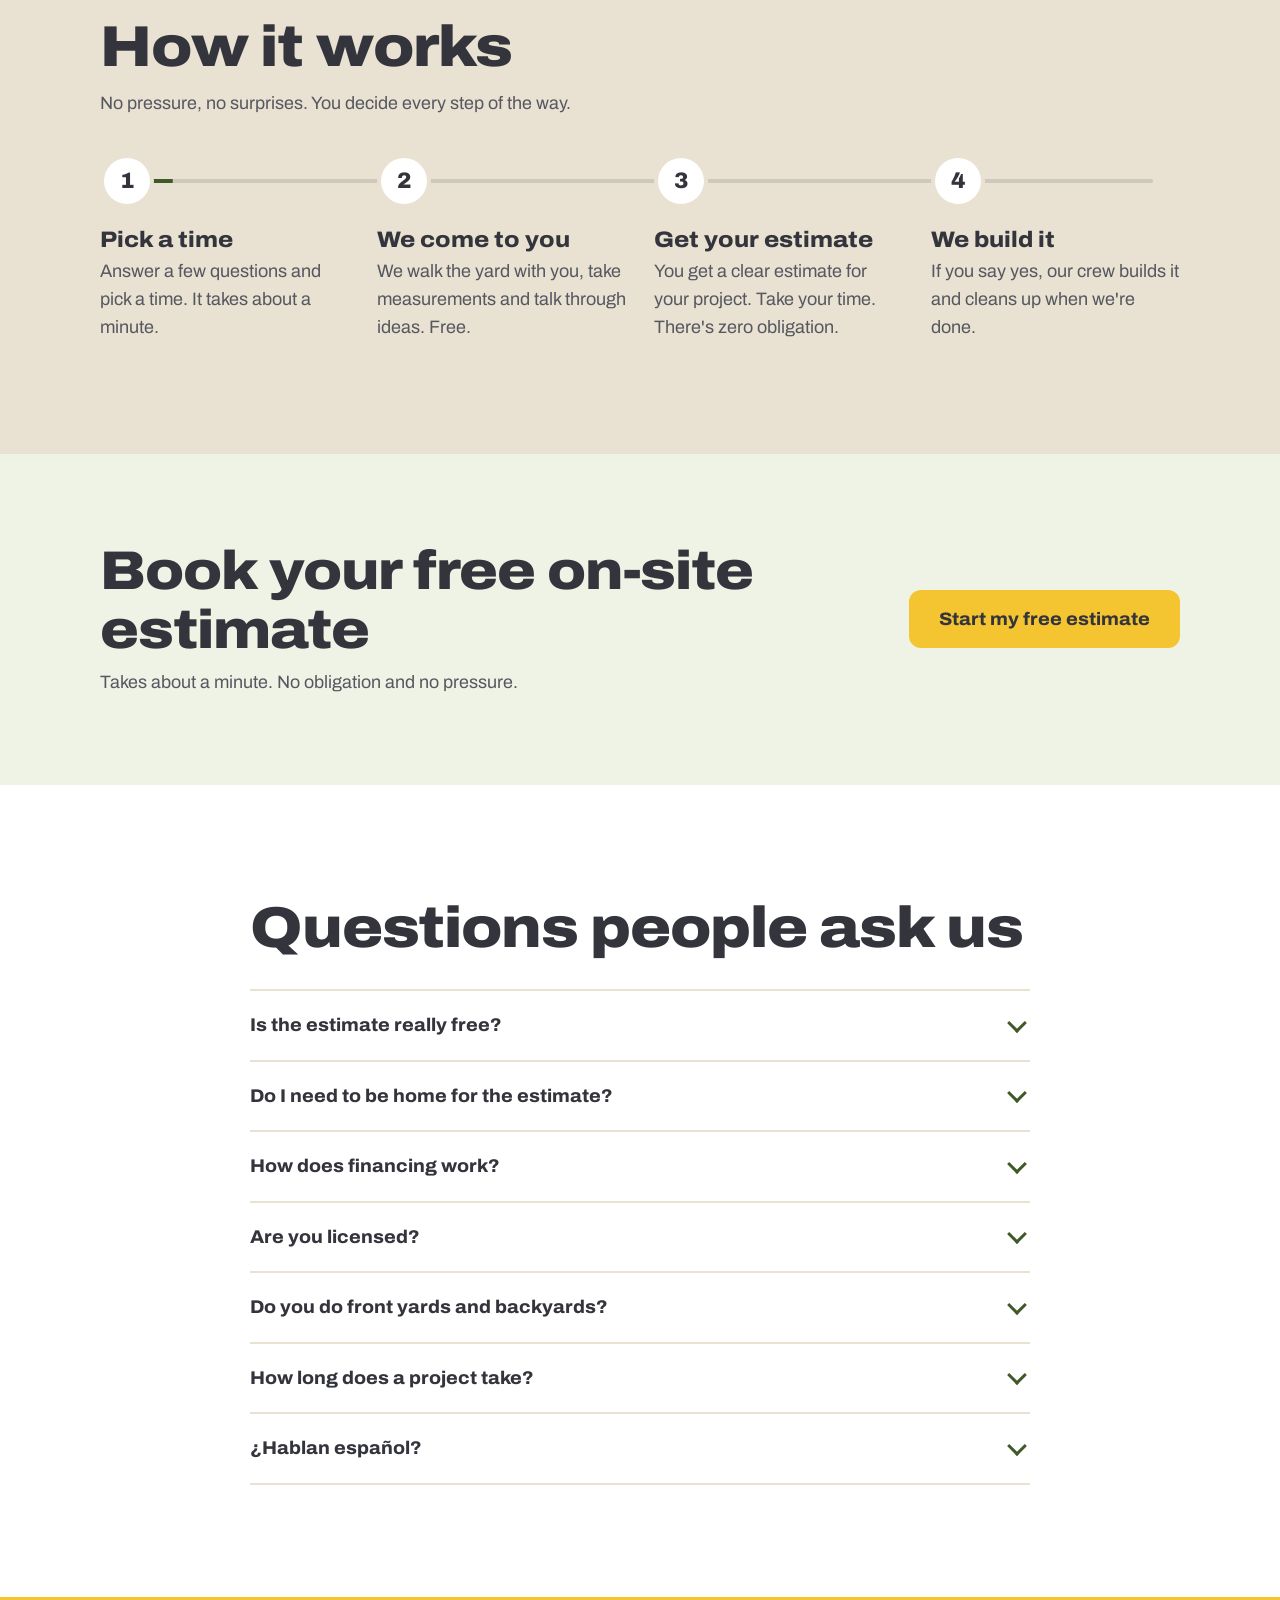
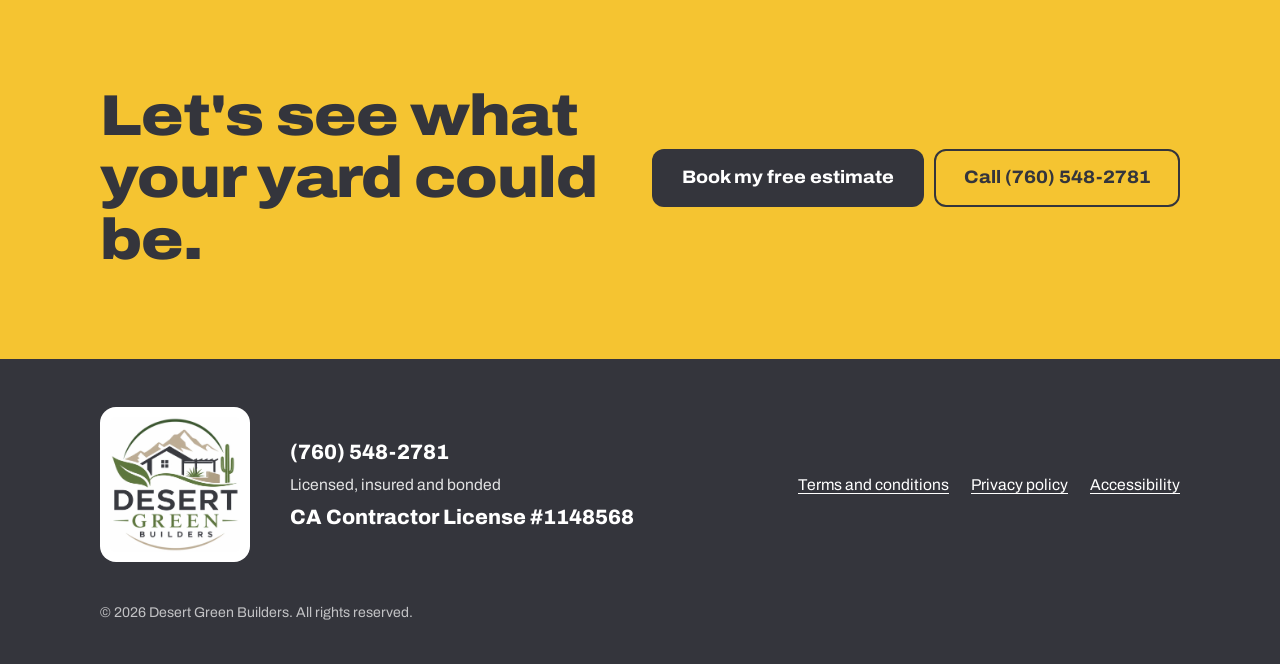
==== commit d8e2487a: "Version script and stylesheet links so updates reach visitors at once GitHub Pages lets browsers cac" ====
--- a/index.html
+++ b/index.html
@@ -24,7 +24,7 @@
   <link rel="preconnect" href="https://fonts.googleapis.com">
   <link rel="preconnect" href="https://fonts.gstatic.com" crossorigin>
   <link href="https://fonts.googleapis.com/css2?family=Archivo:wdth,wght@62..125,100..900&display=swap" rel="stylesheet">
-  <link rel="stylesheet" href="assets/css/styles.css">
+  <link rel="stylesheet" href="assets/css/styles.css?v=202610140516">
 
   <script type="application/ld+json">
   {
@@ -434,13 +434,13 @@
     <a class="btn btn--sun" href="estimate.html" data-i18n="cta.bookShort">Free estimate</a>
   </div>
 
-  <script src="assets/js/attribution.js"></script>
-  <script src="assets/js/config.js"></script>
-  <script src="assets/js/i18n.js"></script>
-  <script src="assets/vendor/gsap.min.js" defer></script>
-  <script src="assets/vendor/ScrollTrigger.min.js" defer></script>
-  <script src="assets/js/yard.js" defer></script>
-  <script src="assets/js/main.js" defer></script>
-  <script src="assets/js/projects.js" defer></script>
+  <script src="assets/js/attribution.js?v=202610140516"></script>
+  <script src="assets/js/config.js?v=202610140516"></script>
+  <script src="assets/js/i18n.js?v=202610140516"></script>
+  <script src="assets/vendor/gsap.min.js?v=202610140516" defer></script>
+  <script src="assets/vendor/ScrollTrigger.min.js?v=202610140516" defer></script>
+  <script src="assets/js/yard.js?v=202610140516" defer></script>
+  <script src="assets/js/main.js?v=202610140516" defer></script>
+  <script src="assets/js/projects.js?v=202610140516" defer></script>
 </body>
 </html>
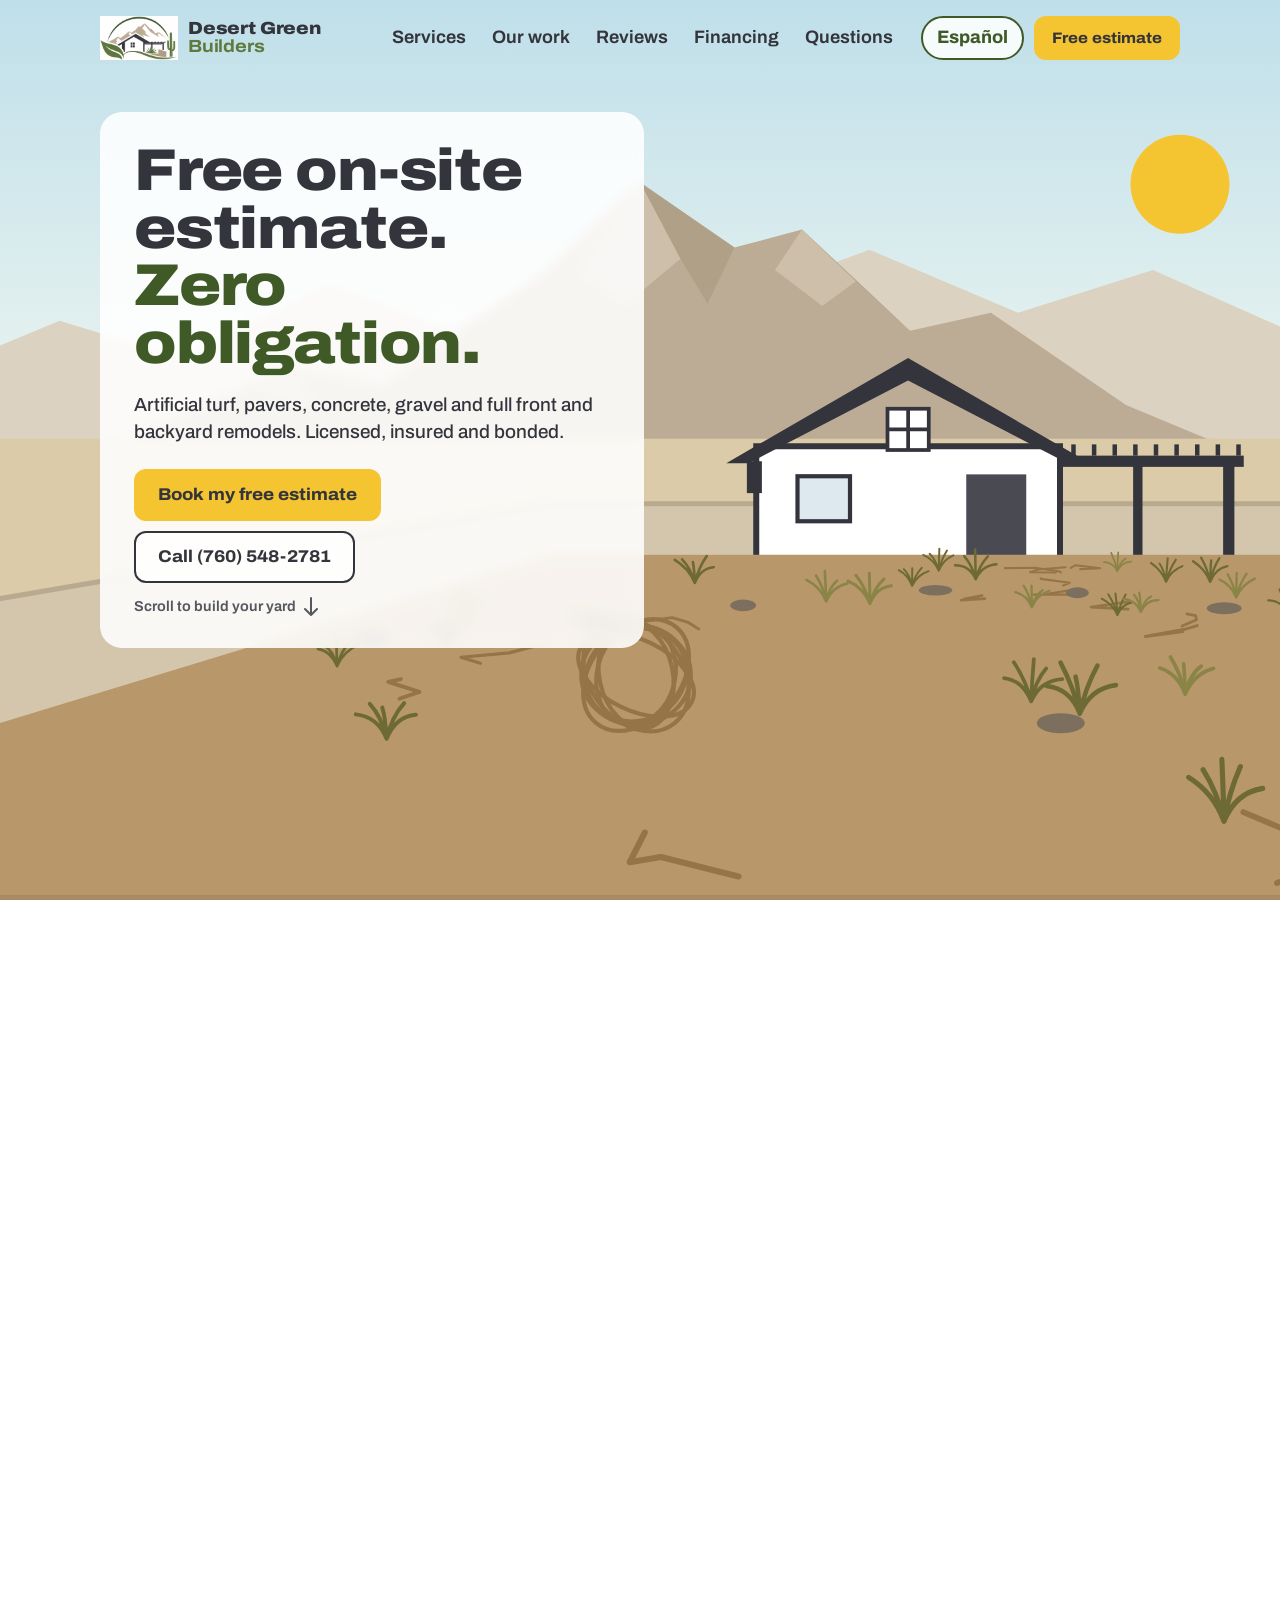
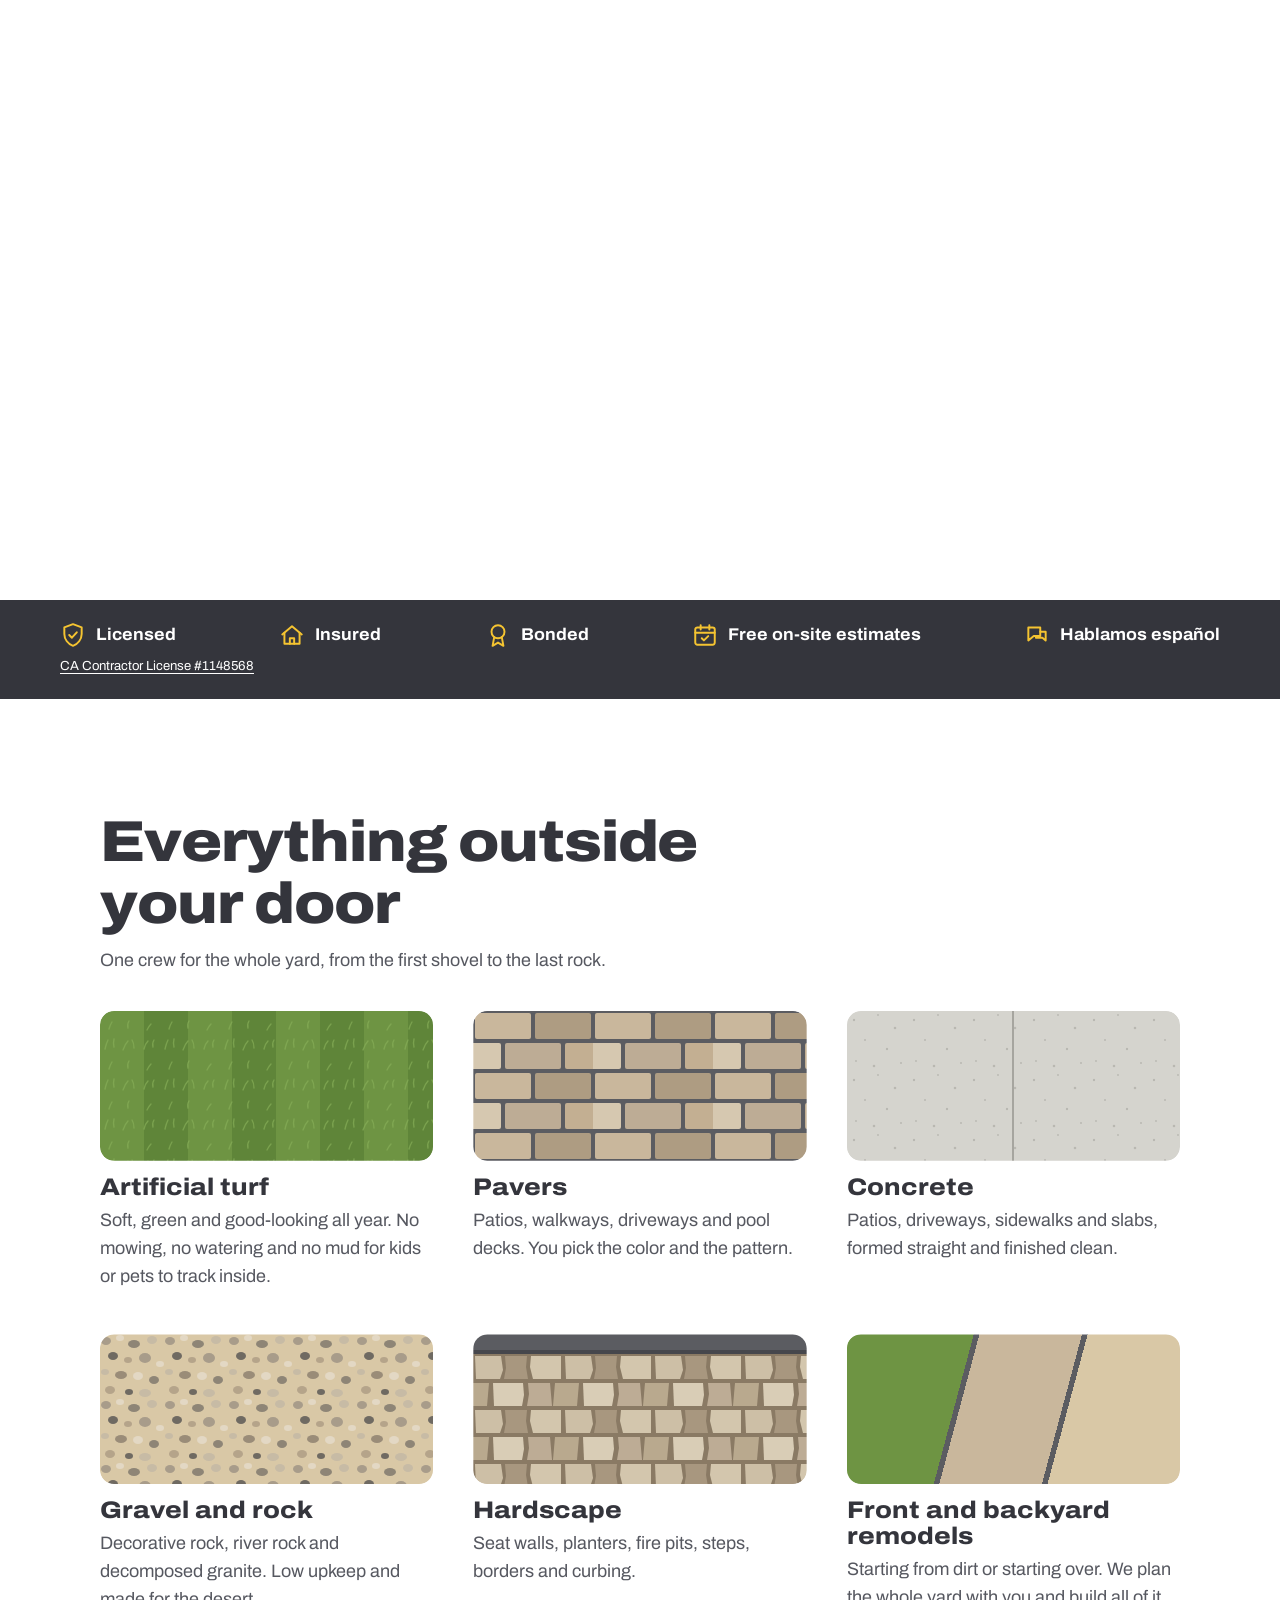
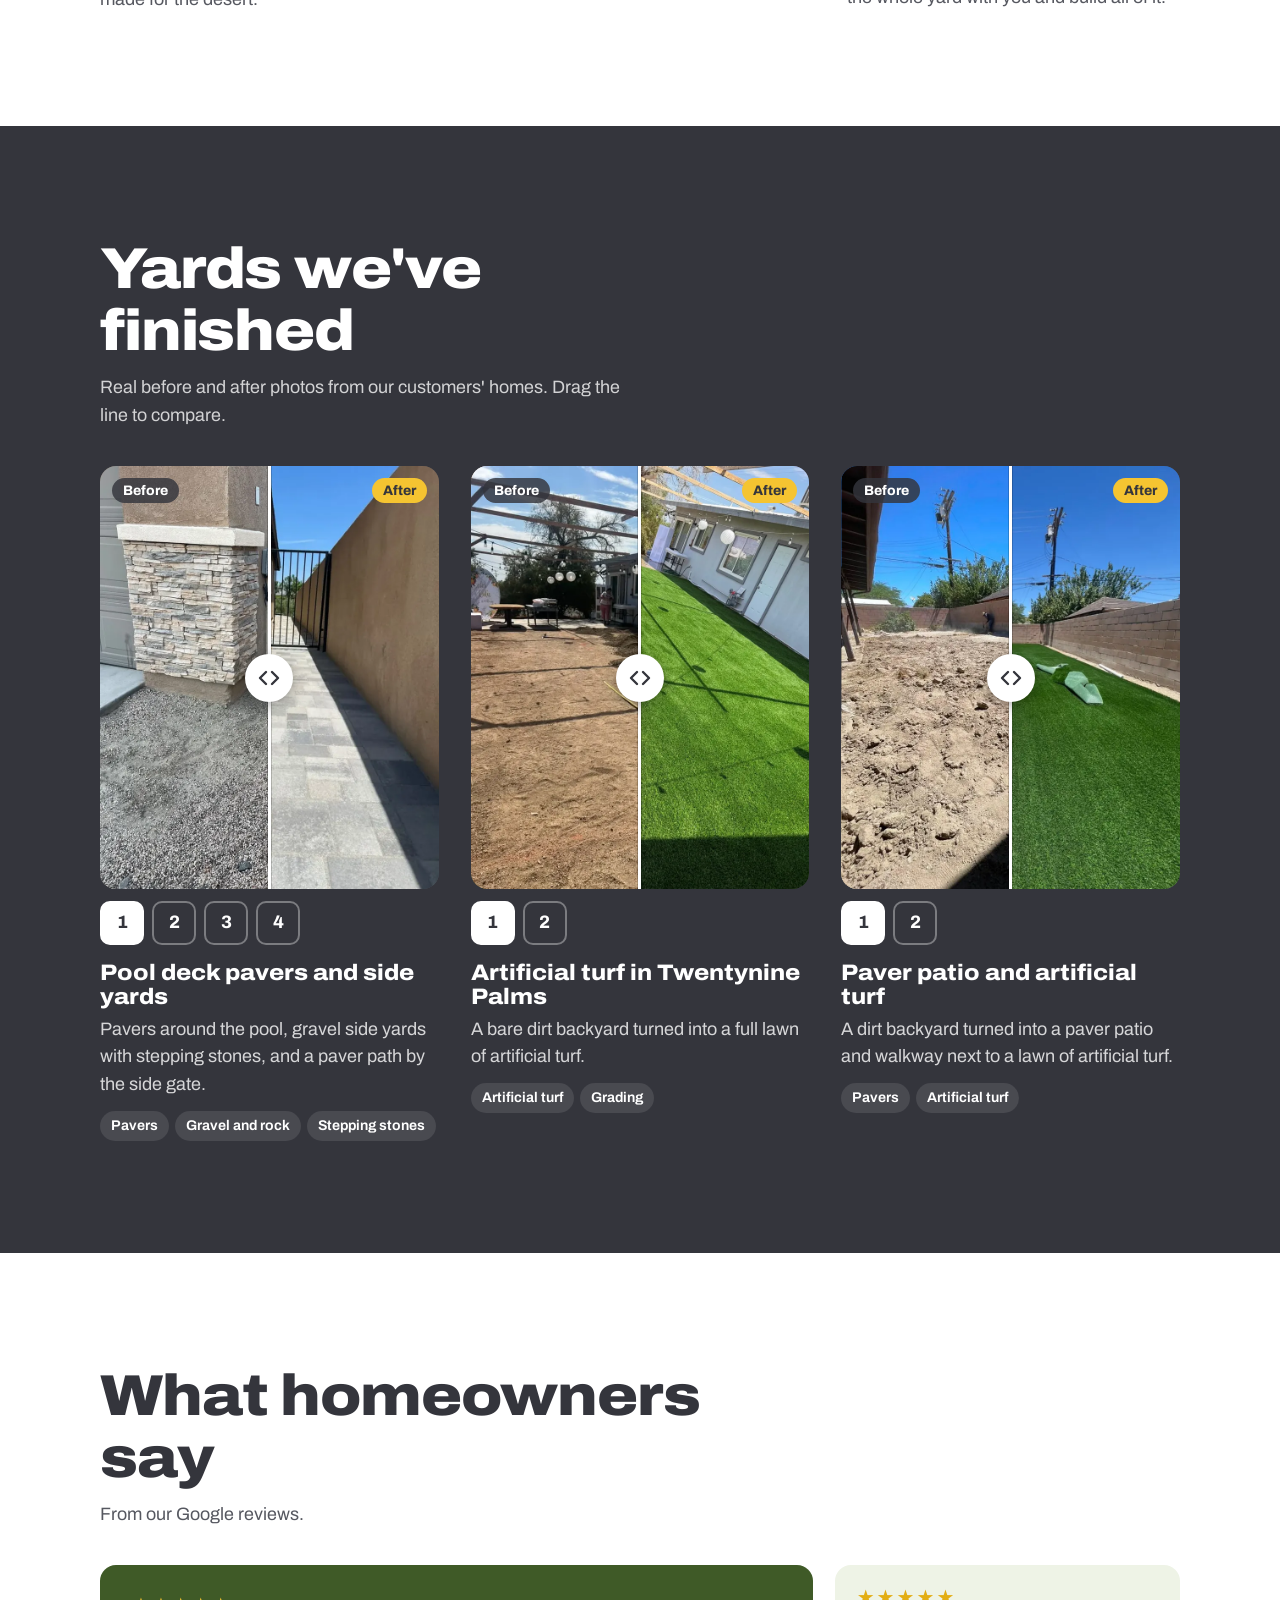
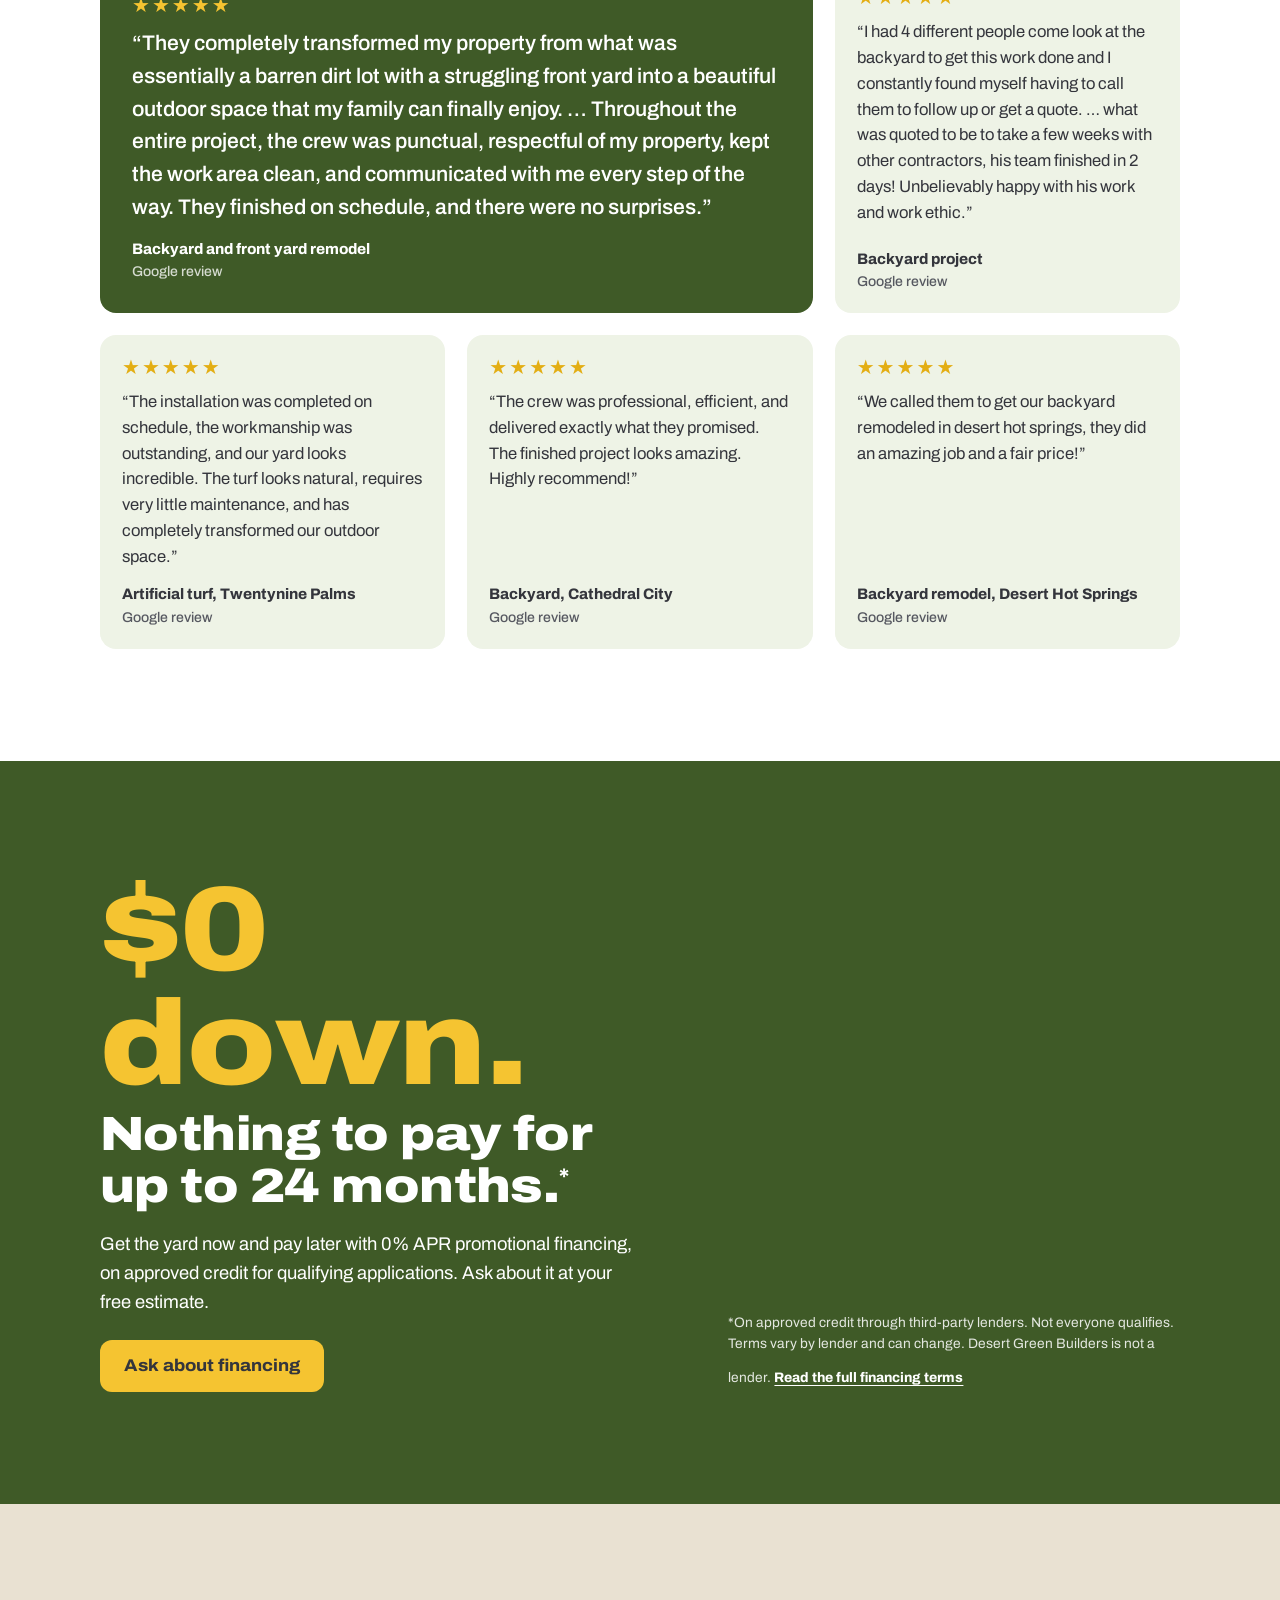
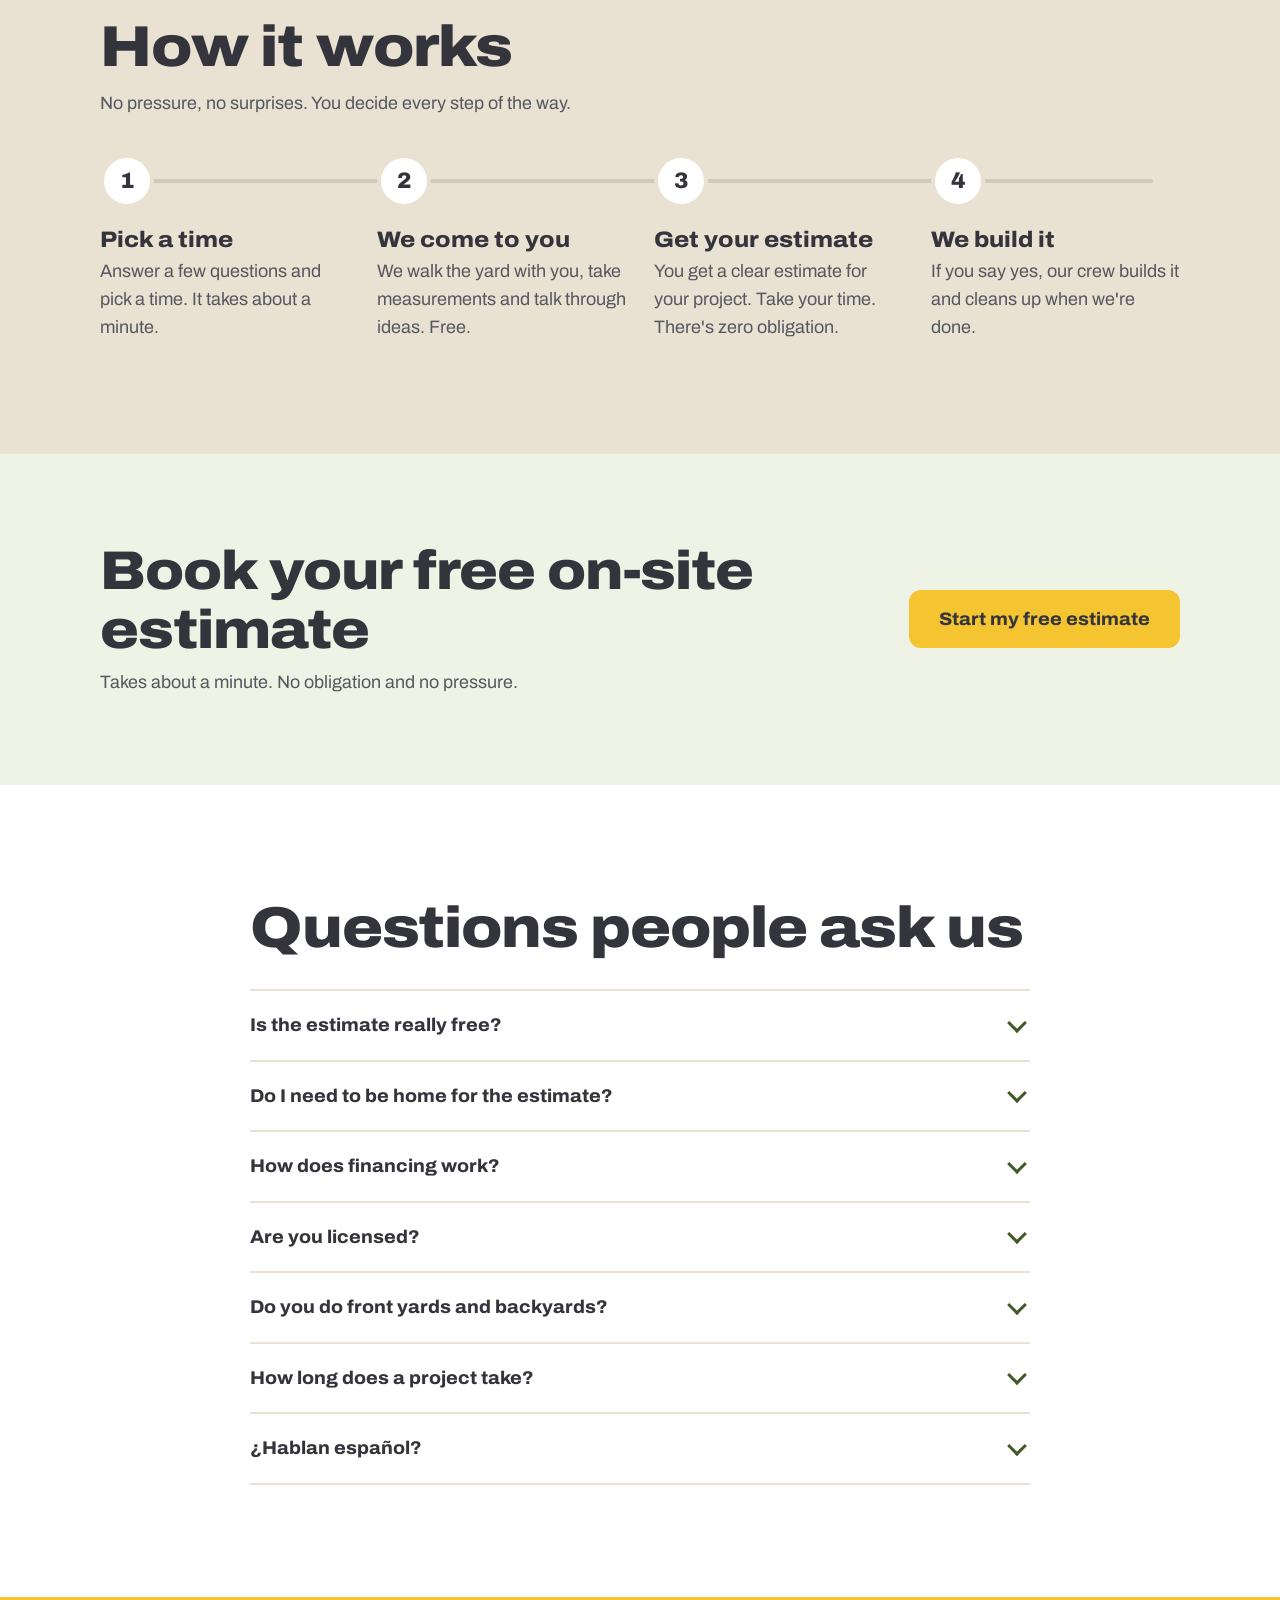
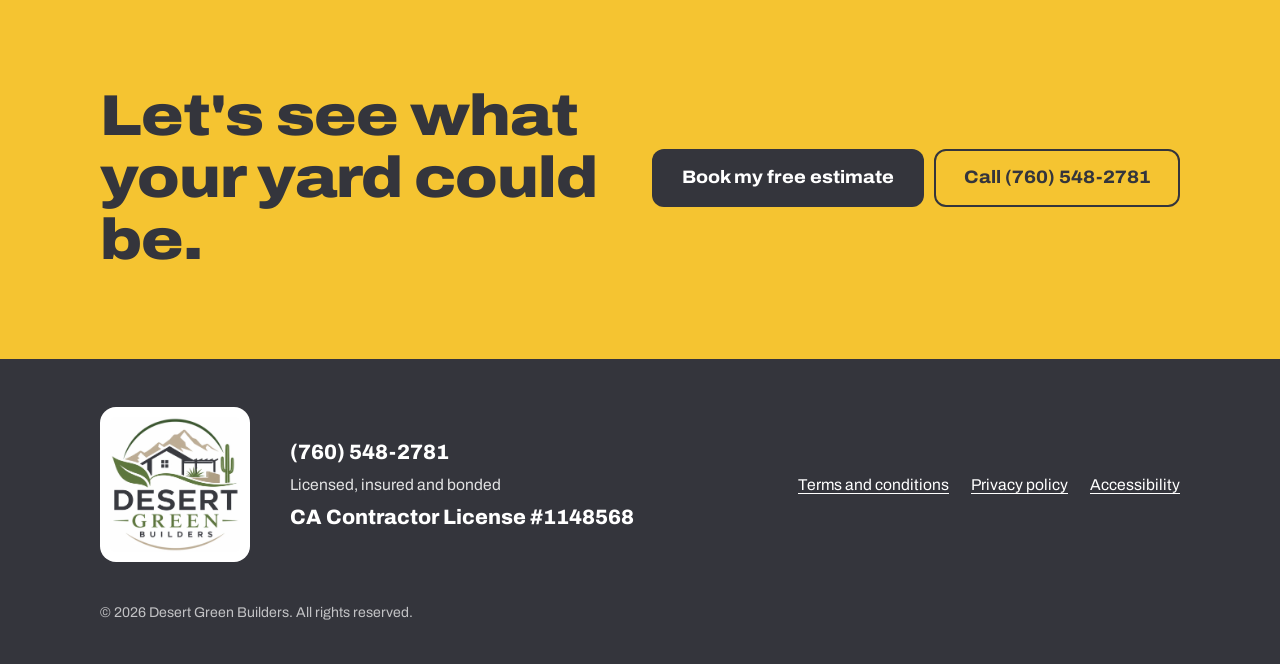
==== commit e8ca9032: "Use clean addresses without .html on both sites All links, canonical tags and the sitemap now use /e" ====
--- a/index.html
+++ b/index.html
@@ -24,7 +24,7 @@
   <link rel="preconnect" href="https://fonts.googleapis.com">
   <link rel="preconnect" href="https://fonts.gstatic.com" crossorigin>
   <link href="https://fonts.googleapis.com/css2?family=Archivo:wdth,wght@62..125,100..900&display=swap" rel="stylesheet">
-  <link rel="stylesheet" href="assets/css/styles.css?v=202610140516">
+  <link rel="stylesheet" href="assets/css/styles.css?v=202610140521">
 
   <script type="application/ld+json">
   {
@@ -84,7 +84,7 @@
         <button class="lang-toggle" type="button" data-lang-toggle>
           <span data-i18n="lang.switch">Español</span>
         </button>
-        <a class="btn btn--sun btn--sm header-cta" href="estimate.html" data-i18n="cta.bookShort">Free estimate</a>
+        <a class="btn btn--sun btn--sm header-cta" href="estimate" data-i18n="cta.bookShort">Free estimate</a>
       </div>
     </div>
   </header>
@@ -105,7 +105,7 @@
             </h1>
             <p class="hero__sub" data-i18n="hero.sub">Artificial turf, pavers, concrete, gravel and full front and backyard remodels. Licensed, insured and bonded.</p>
             <div class="hero__actions">
-              <a class="btn btn--sun" href="estimate.html" data-i18n="cta.book">Book my free estimate</a>
+              <a class="btn btn--sun" href="estimate" data-i18n="cta.book">Book my free estimate</a>
               <a class="btn btn--ghost" href="tel:+17605482781" data-i18n="cta.call">Call (760) 548-2781</a>
             </div>
             <p class="hero__hint" aria-hidden="true">
@@ -124,7 +124,7 @@
             <li class="caption caption--final" data-stage="7">
               <h2 data-i18n="cap.7.t">From dirt to done.</h2>
               <p data-i18n="cap.7.d">Front yard, backyard or both. It all starts with a free estimate.</p>
-              <a class="btn btn--sun" href="estimate.html" data-i18n="cta.book">Book my free estimate</a>
+              <a class="btn btn--sun" href="estimate" data-i18n="cta.book">Book my free estimate</a>
             </li>
           </ol>
         </div>
@@ -304,14 +304,14 @@
             <span data-i18n="fin.l2">Nothing to pay for up to 24 months.<sup>*</sup></span>
           </h2>
           <p class="financing__lede" data-i18n="fin.lede">Get the yard now and pay later with 0% APR promotional financing, on approved credit for qualifying applications. Ask about it at your free estimate.</p>
-          <a class="btn btn--sun" href="estimate.html" data-i18n="fin.cta">Ask about financing</a>
+          <a class="btn btn--sun" href="estimate" data-i18n="fin.cta">Ask about financing</a>
         </div>
         <details class="financing__fine" id="finDisclosure">
           <summary>
             <span data-i18n="fin.short">*On approved credit through third-party lenders. Not everyone qualifies. Terms vary by lender and can change. Desert Green Builders is not a lender.</span>
             <span class="financing__more" data-i18n="fin.more">Read the full financing terms</span>
           </summary>
-          <p data-i18n="fin.fine">Financing is provided by third-party lenders, not by Desert Green Builders, and is subject to credit approval. Promotional terms, including $0 down, deferred payments and 0% APR for up to 24 months, are available only to qualifying applicants and may vary by lender, credit profile and project. Some plans may charge interest from the purchase date if the promotional balance is not paid in full by the end of the promotional period. Minimum monthly payments may be required on some plans. All terms are set by the lender, are described in your loan or credit agreement, and may change or end at any time without notice. Desert Green Builders does not make credit decisions and does not guarantee approval or any specific terms. See our <a href="terms.html#financing">Terms</a> for details.</p>
+          <p data-i18n="fin.fine">Financing is provided by third-party lenders, not by Desert Green Builders, and is subject to credit approval. Promotional terms, including $0 down, deferred payments and 0% APR for up to 24 months, are available only to qualifying applicants and may vary by lender, credit profile and project. Some plans may charge interest from the purchase date if the promotional balance is not paid in full by the end of the promotional period. Minimum monthly payments may be required on some plans. All terms are set by the lender, are described in your loan or credit agreement, and may change or end at any time without notice. Desert Green Builders does not make credit decisions and does not guarantee approval or any specific terms. See our <a href="terms#financing">Terms</a> for details.</p>
         </details>
       </div>
     </section>
@@ -355,7 +355,7 @@
           <h2 class="cta-band__title" id="bookTitle" data-i18n="book.title">Book your free on&#8209;site estimate</h2>
           <p class="cta-band__lede" data-i18n="book.lede">Takes about a minute. No obligation and no pressure.</p>
         </div>
-        <a class="btn btn--sun btn--lg" href="estimate.html" data-i18n="cta.start">Start my free estimate</a>
+        <a class="btn btn--sun btn--lg" href="estimate" data-i18n="cta.start">Start my free estimate</a>
       </div>
     </section>
 
@@ -401,7 +401,7 @@
       <div class="wrap closer__inner">
         <h2 class="closer__title" id="closerTitle" data-i18n="close.title">Let's see what your yard could be.</h2>
         <div class="closer__actions">
-          <a class="btn btn--dark btn--lg" href="estimate.html" data-i18n="cta.book">Book my free estimate</a>
+          <a class="btn btn--dark btn--lg" href="estimate" data-i18n="cta.book">Book my free estimate</a>
           <a class="btn btn--ghost-dark btn--lg" href="tel:+17605482781" data-i18n="cta.call">Call (760) 548-2781</a>
         </div>
       </div>
@@ -417,9 +417,9 @@
         <p data-license-line hidden></p>
       </div>
       <nav class="site-footer__links" aria-label="Legal">
-        <a href="terms.html" data-i18n="foot.terms">Terms and conditions</a>
-        <a href="privacy.html" data-i18n="foot.privacy">Privacy policy</a>
-        <a href="accessibility.html" data-i18n="foot.a11y">Accessibility</a>
+        <a href="terms" data-i18n="foot.terms">Terms and conditions</a>
+        <a href="privacy" data-i18n="foot.privacy">Privacy policy</a>
+        <a href="accessibility" data-i18n="foot.a11y">Accessibility</a>
       </nav>
       <p class="site-footer__copy">© <span data-year></span> Desert Green Builders. <span data-i18n="foot.rights">All rights reserved.</span></p>
     </div>
@@ -431,16 +431,16 @@
       <svg aria-hidden="true" viewBox="0 0 24 24"><path d="M5 3h4l2 5-2.5 1.5a11 11 0 0 0 6 6L16 13l5 2v4a2 2 0 0 1-2 2A16 16 0 0 1 3 5a2 2 0 0 1 2-2Z"/></svg>
       <span data-i18n="bar.call">Call</span>
     </a>
-    <a class="btn btn--sun" href="estimate.html" data-i18n="cta.bookShort">Free estimate</a>
+    <a class="btn btn--sun" href="estimate" data-i18n="cta.bookShort">Free estimate</a>
   </div>
 
-  <script src="assets/js/attribution.js?v=202610140516"></script>
-  <script src="assets/js/config.js?v=202610140516"></script>
-  <script src="assets/js/i18n.js?v=202610140516"></script>
-  <script src="assets/vendor/gsap.min.js?v=202610140516" defer></script>
-  <script src="assets/vendor/ScrollTrigger.min.js?v=202610140516" defer></script>
-  <script src="assets/js/yard.js?v=202610140516" defer></script>
-  <script src="assets/js/main.js?v=202610140516" defer></script>
-  <script src="assets/js/projects.js?v=202610140516" defer></script>
+  <script src="assets/js/attribution.js?v=202610140521"></script>
+  <script src="assets/js/config.js?v=202610140521"></script>
+  <script src="assets/js/i18n.js?v=202610140521"></script>
+  <script src="assets/vendor/gsap.min.js?v=202610140521" defer></script>
+  <script src="assets/vendor/ScrollTrigger.min.js?v=202610140521" defer></script>
+  <script src="assets/js/yard.js?v=202610140521" defer></script>
+  <script src="assets/js/main.js?v=202610140521" defer></script>
+  <script src="assets/js/projects.js?v=202610140521" defer></script>
 </body>
 </html>
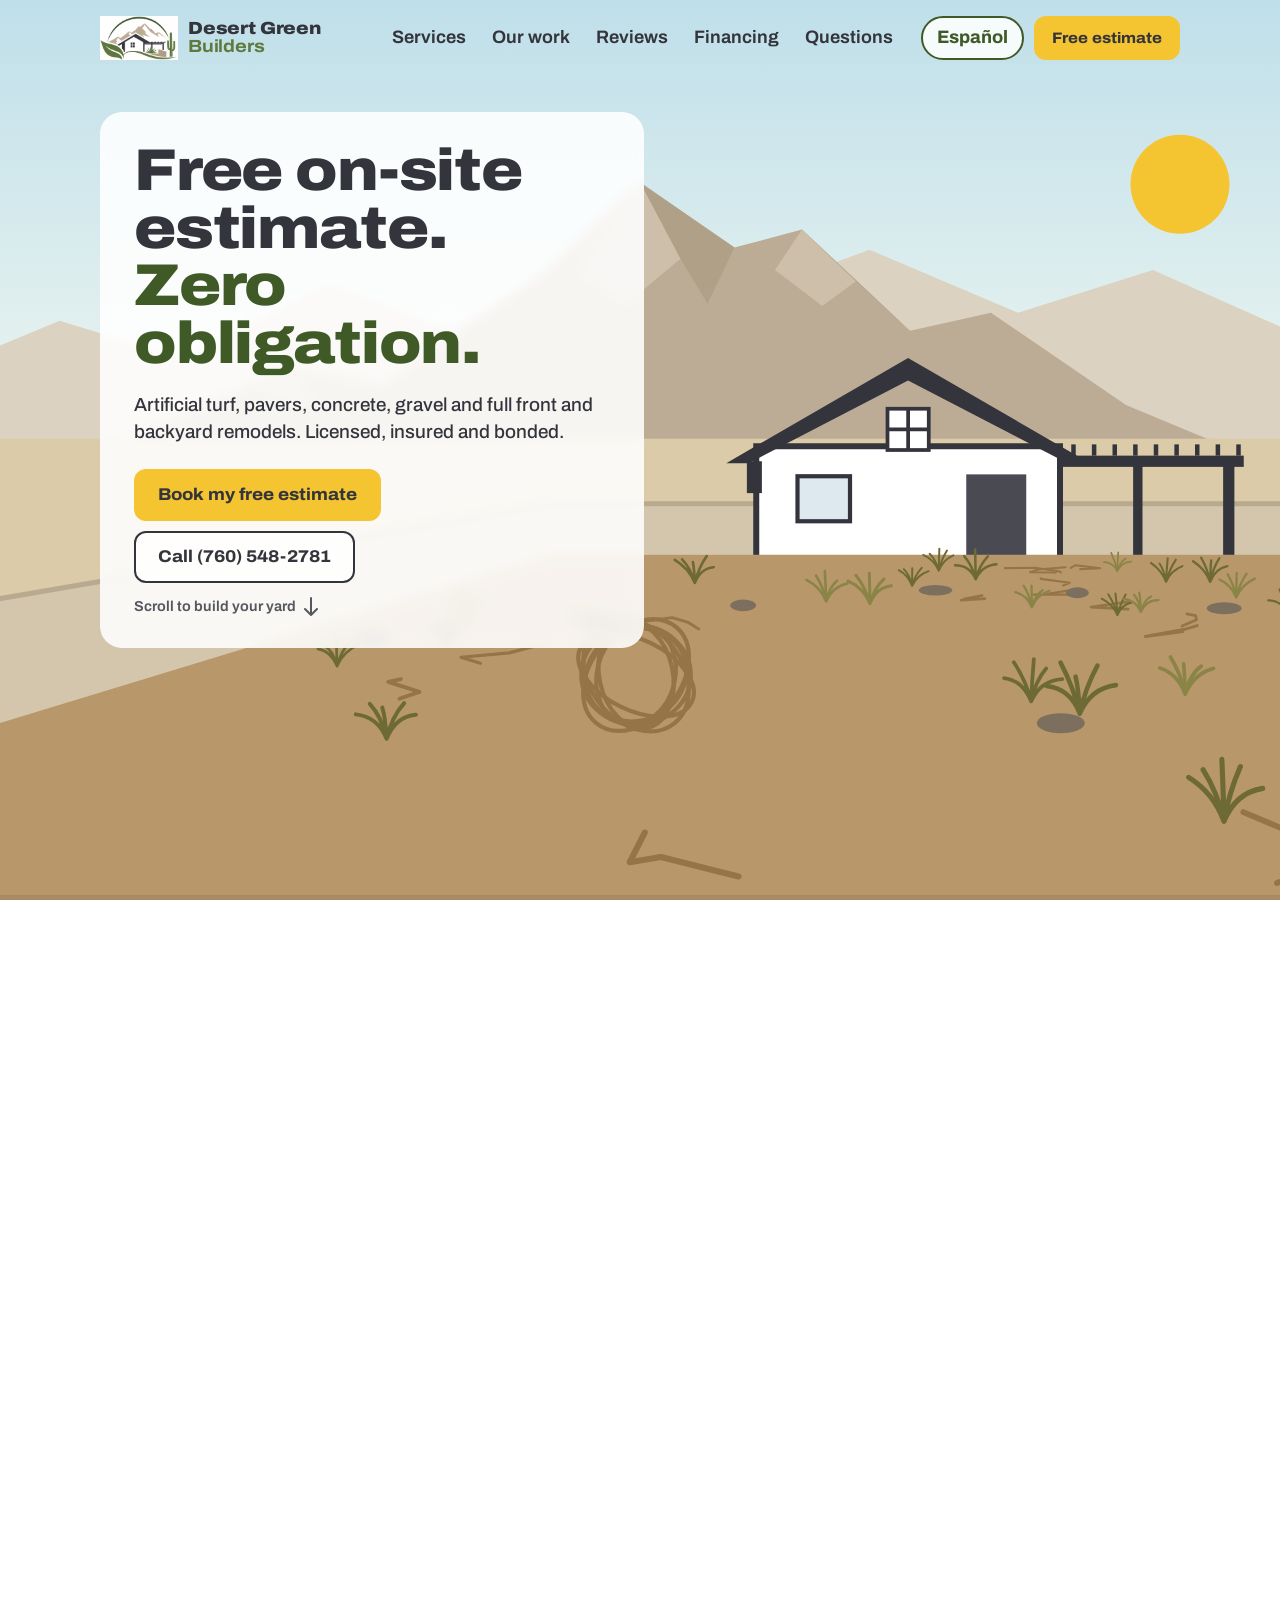
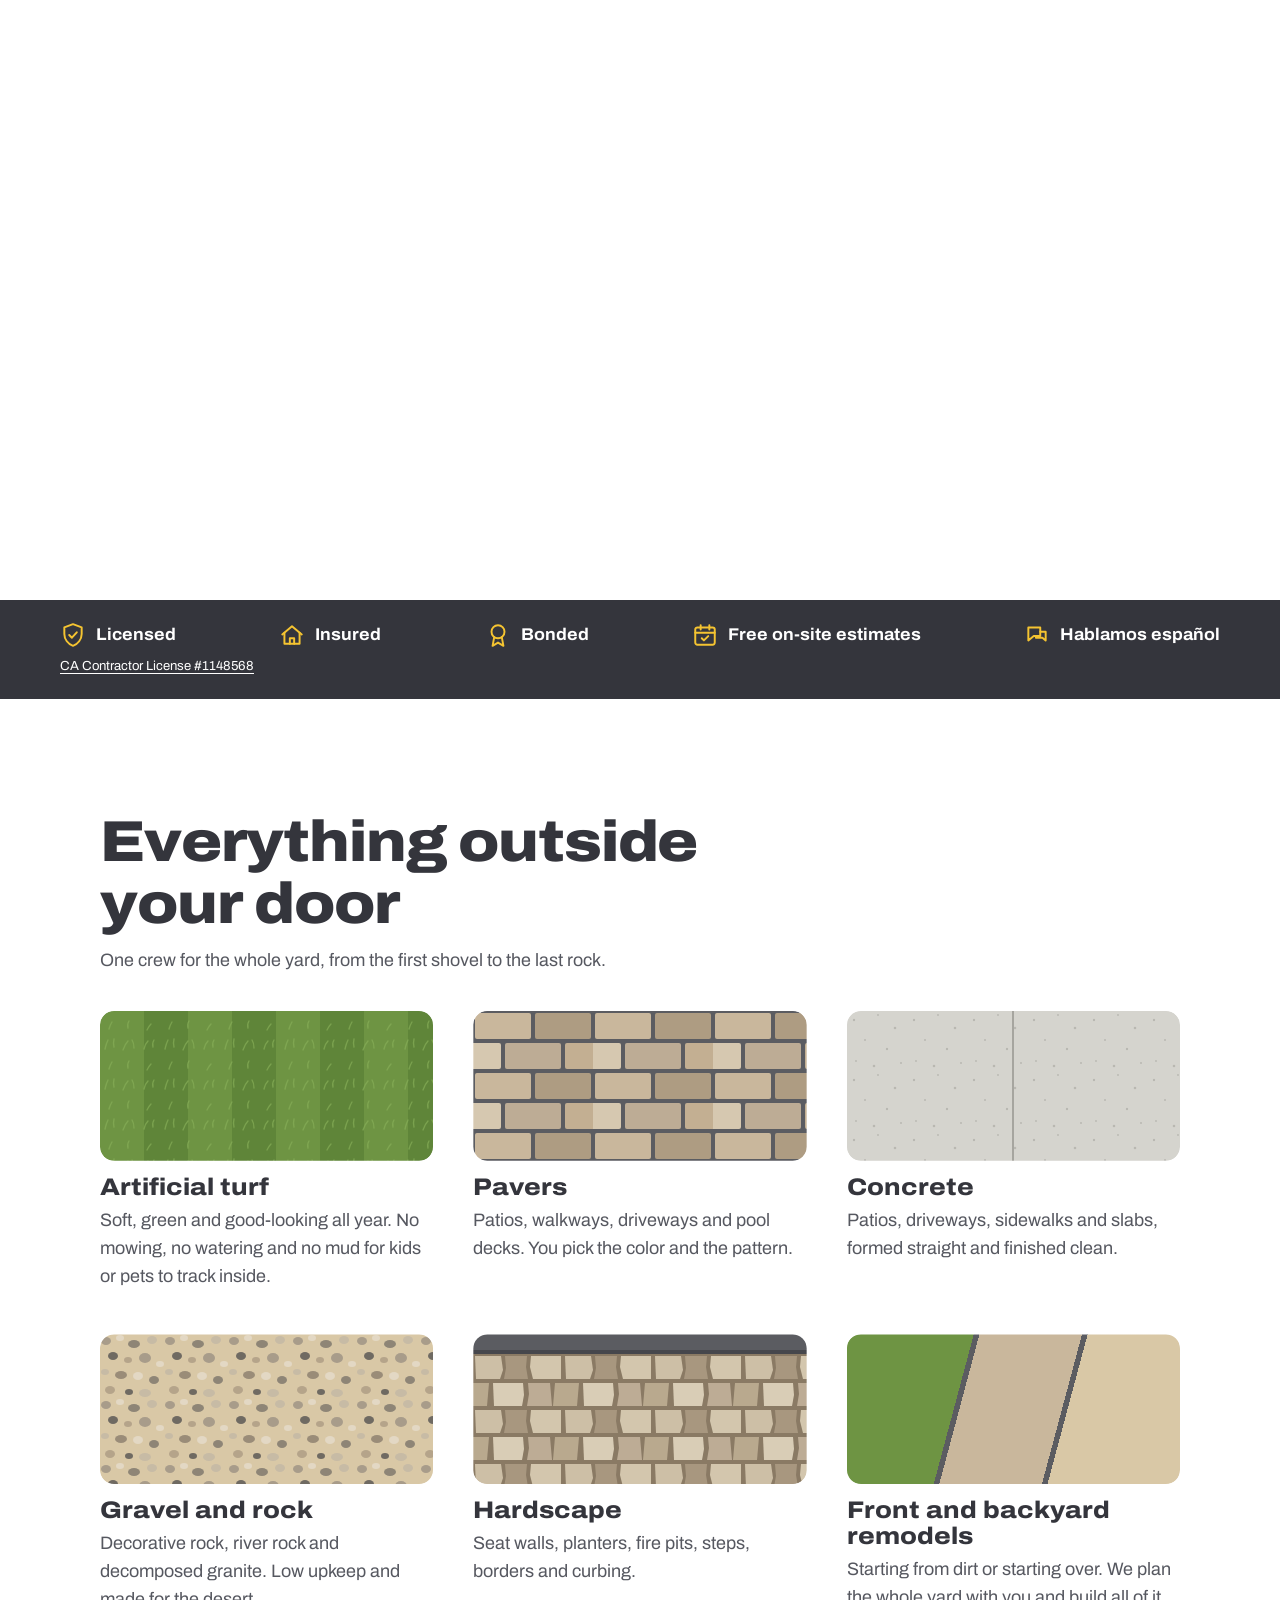
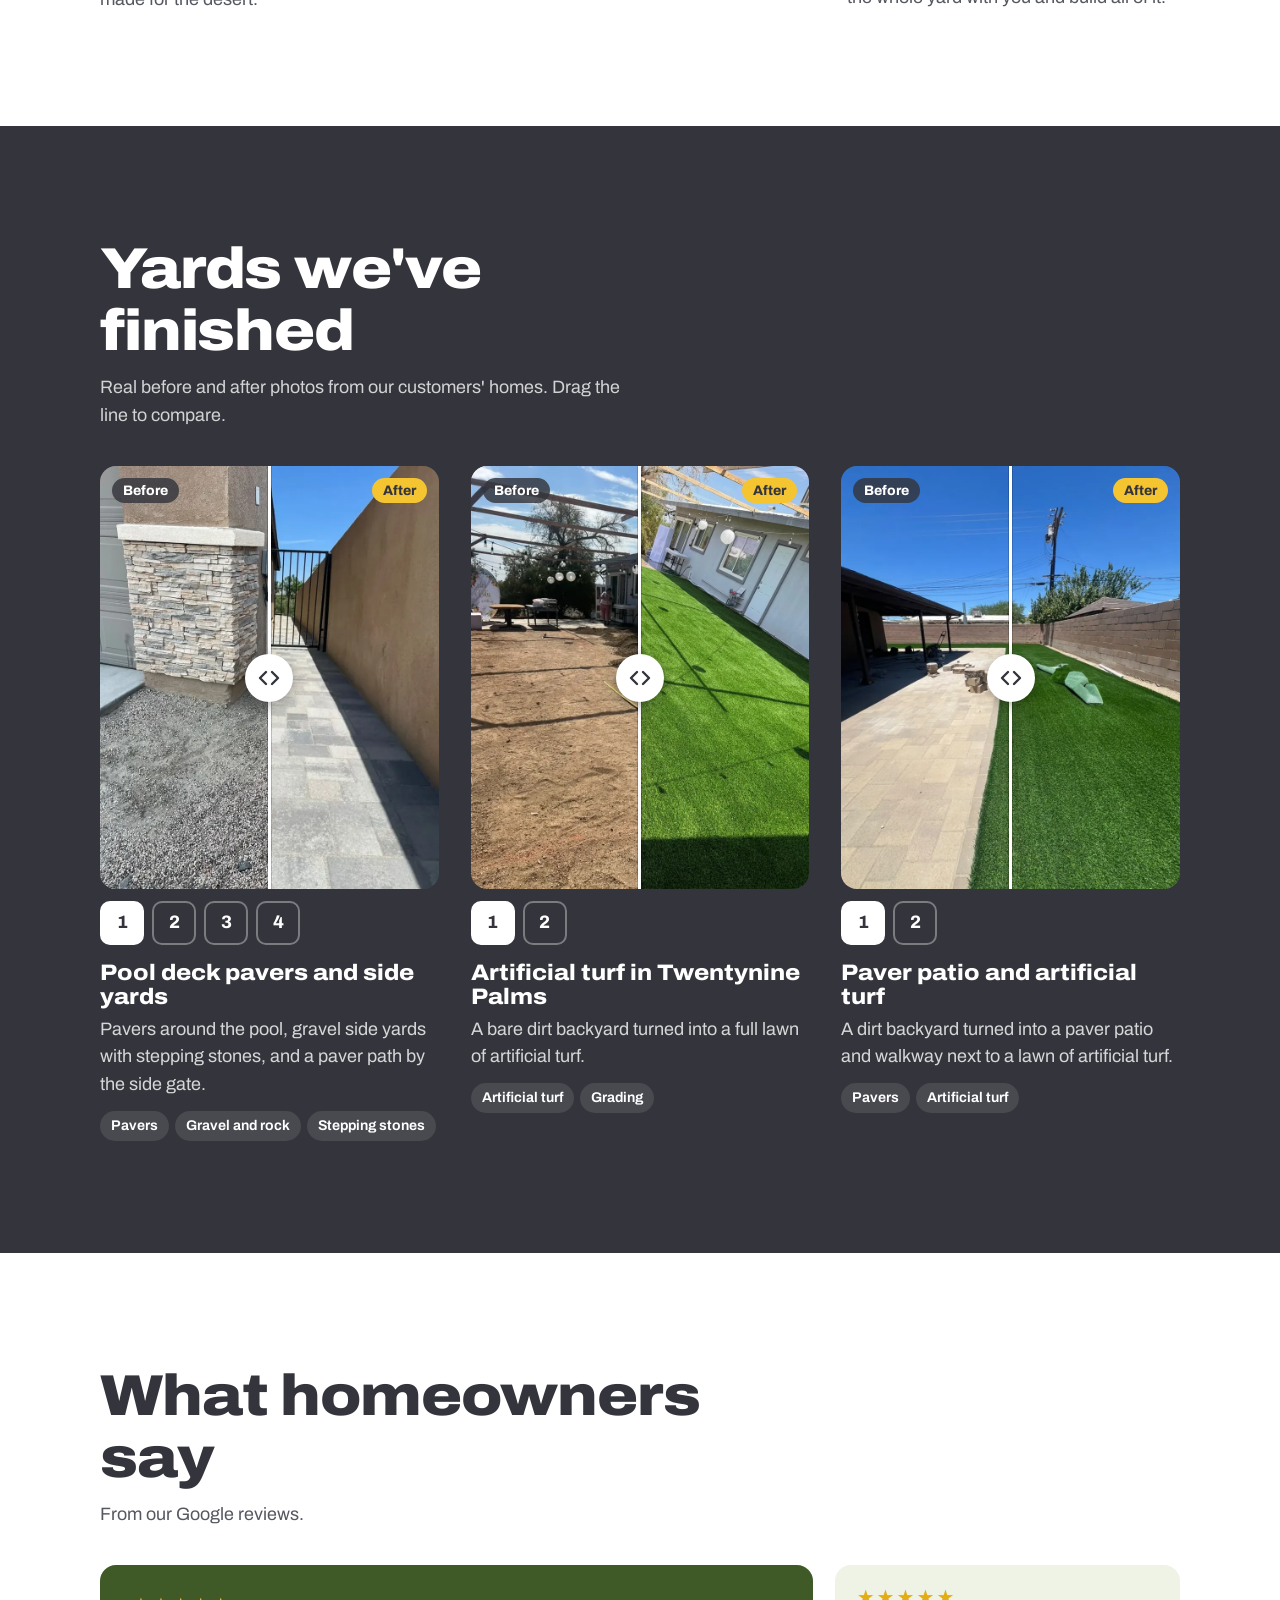
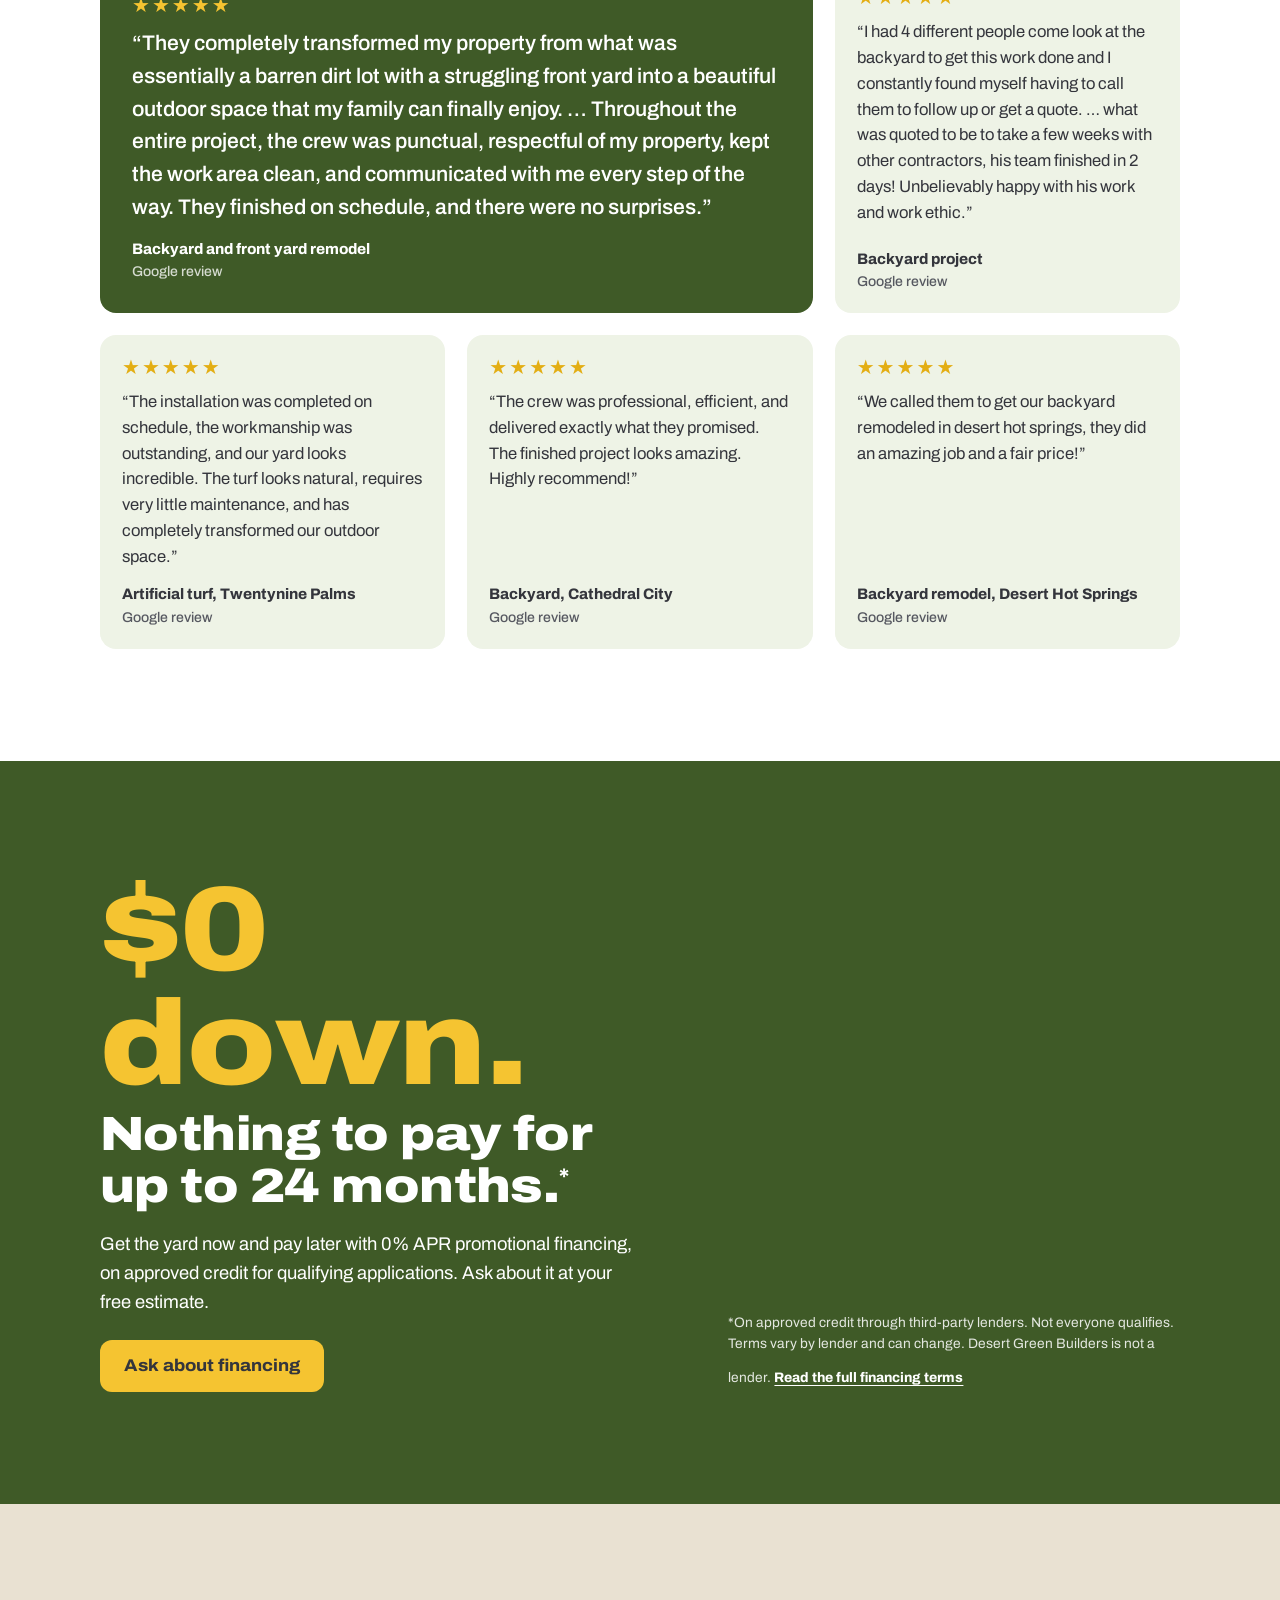
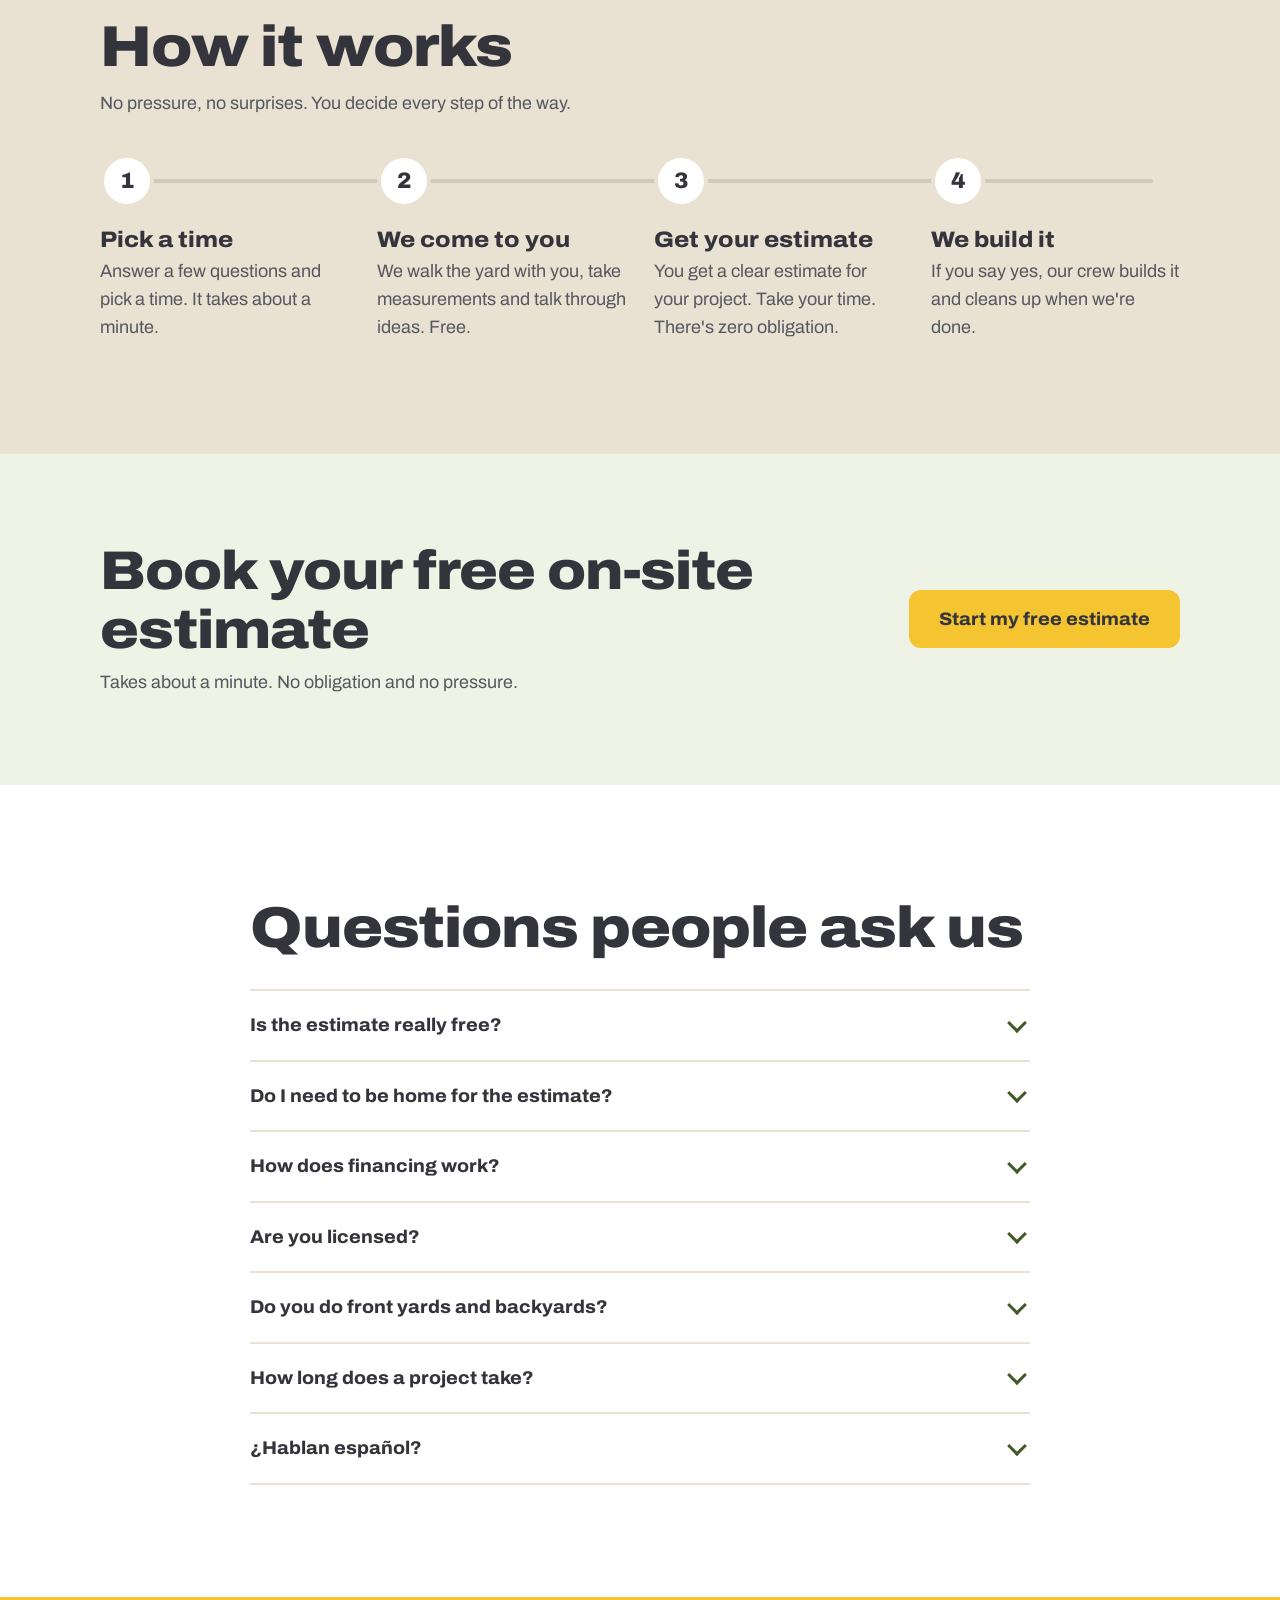
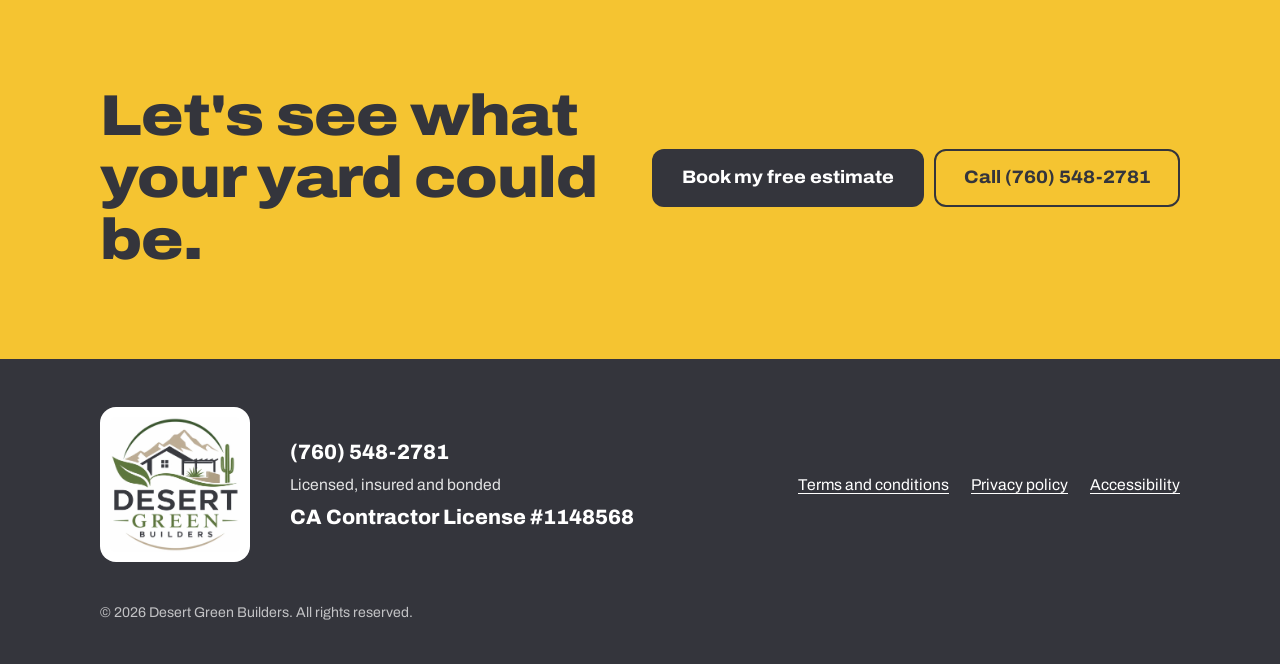
==== commit 097f2c52: "Full-screen phone layout and a Next button on every question On phones the booking pages now fill th" ====
--- a/index.html
+++ b/index.html
@@ -24,7 +24,7 @@
   <link rel="preconnect" href="https://fonts.googleapis.com">
   <link rel="preconnect" href="https://fonts.gstatic.com" crossorigin>
   <link href="https://fonts.googleapis.com/css2?family=Archivo:wdth,wght@62..125,100..900&display=swap" rel="stylesheet">
-  <link rel="stylesheet" href="assets/css/styles.css?v=202610140521">
+  <link rel="stylesheet" href="assets/css/styles.css?v=202610141322">
 
   <script type="application/ld+json">
   {
@@ -434,13 +434,13 @@
     <a class="btn btn--sun" href="estimate" data-i18n="cta.bookShort">Free estimate</a>
   </div>
 
-  <script src="assets/js/attribution.js?v=202610140521"></script>
-  <script src="assets/js/config.js?v=202610140521"></script>
-  <script src="assets/js/i18n.js?v=202610140521"></script>
-  <script src="assets/vendor/gsap.min.js?v=202610140521" defer></script>
-  <script src="assets/vendor/ScrollTrigger.min.js?v=202610140521" defer></script>
-  <script src="assets/js/yard.js?v=202610140521" defer></script>
-  <script src="assets/js/main.js?v=202610140521" defer></script>
-  <script src="assets/js/projects.js?v=202610140521" defer></script>
+  <script src="assets/js/attribution.js?v=202610141322"></script>
+  <script src="assets/js/config.js?v=202610141322"></script>
+  <script src="assets/js/i18n.js?v=202610141322"></script>
+  <script src="assets/vendor/gsap.min.js?v=202610141322" defer></script>
+  <script src="assets/vendor/ScrollTrigger.min.js?v=202610141322" defer></script>
+  <script src="assets/js/yard.js?v=202610141322" defer></script>
+  <script src="assets/js/main.js?v=202610141322" defer></script>
+  <script src="assets/js/projects.js?v=202610141322" defer></script>
 </body>
 </html>
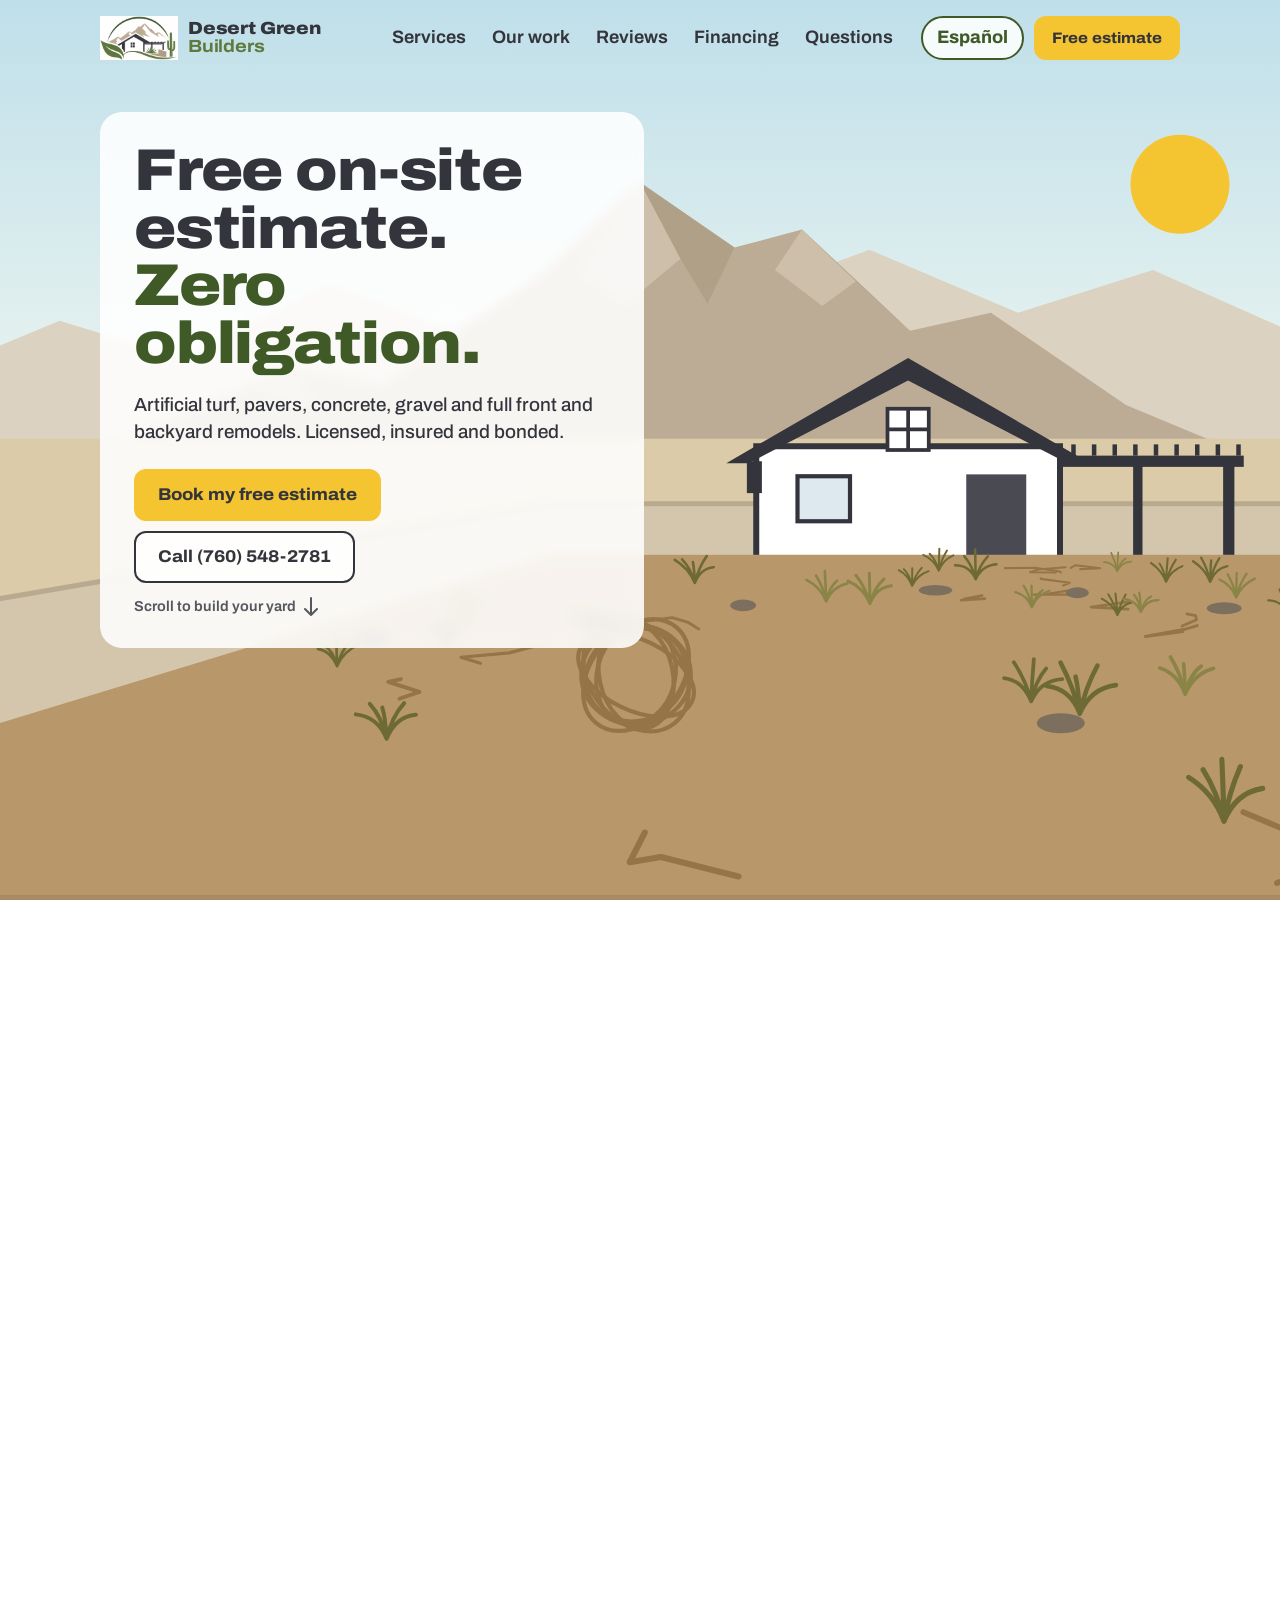
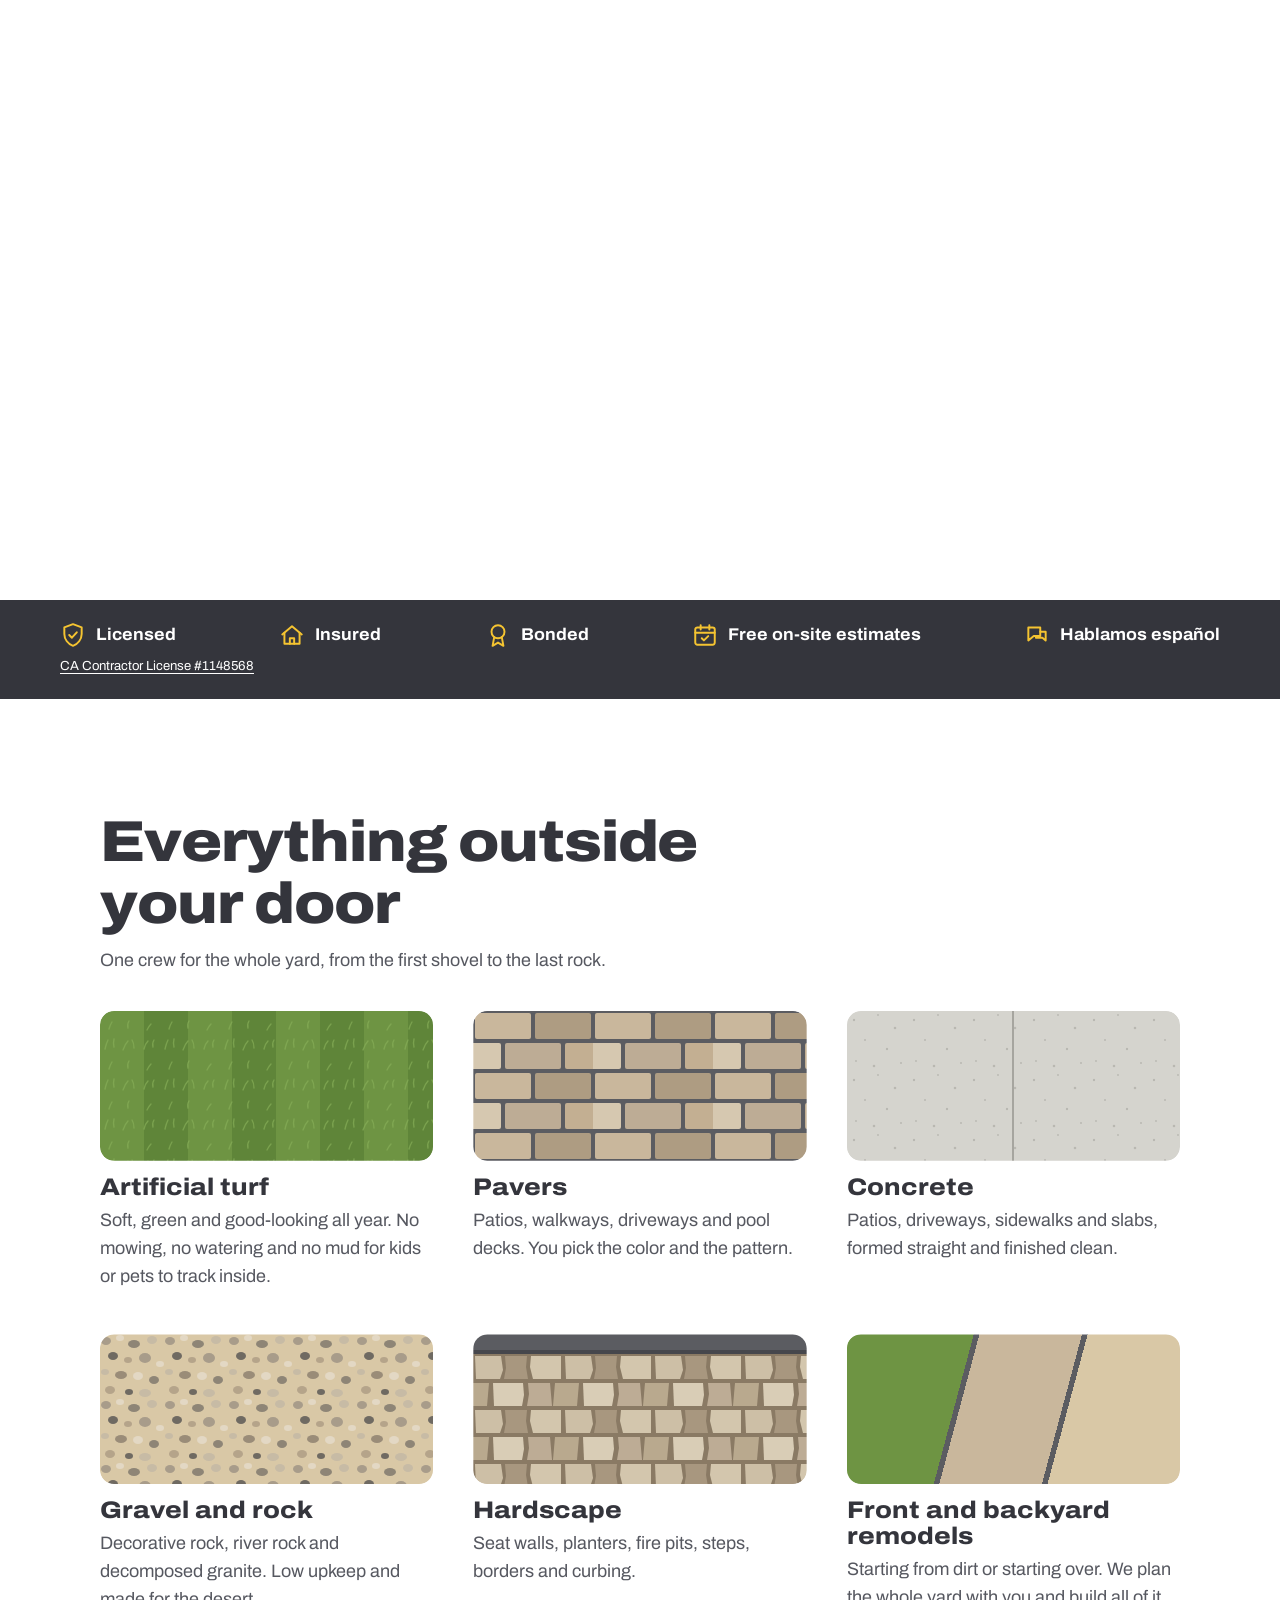
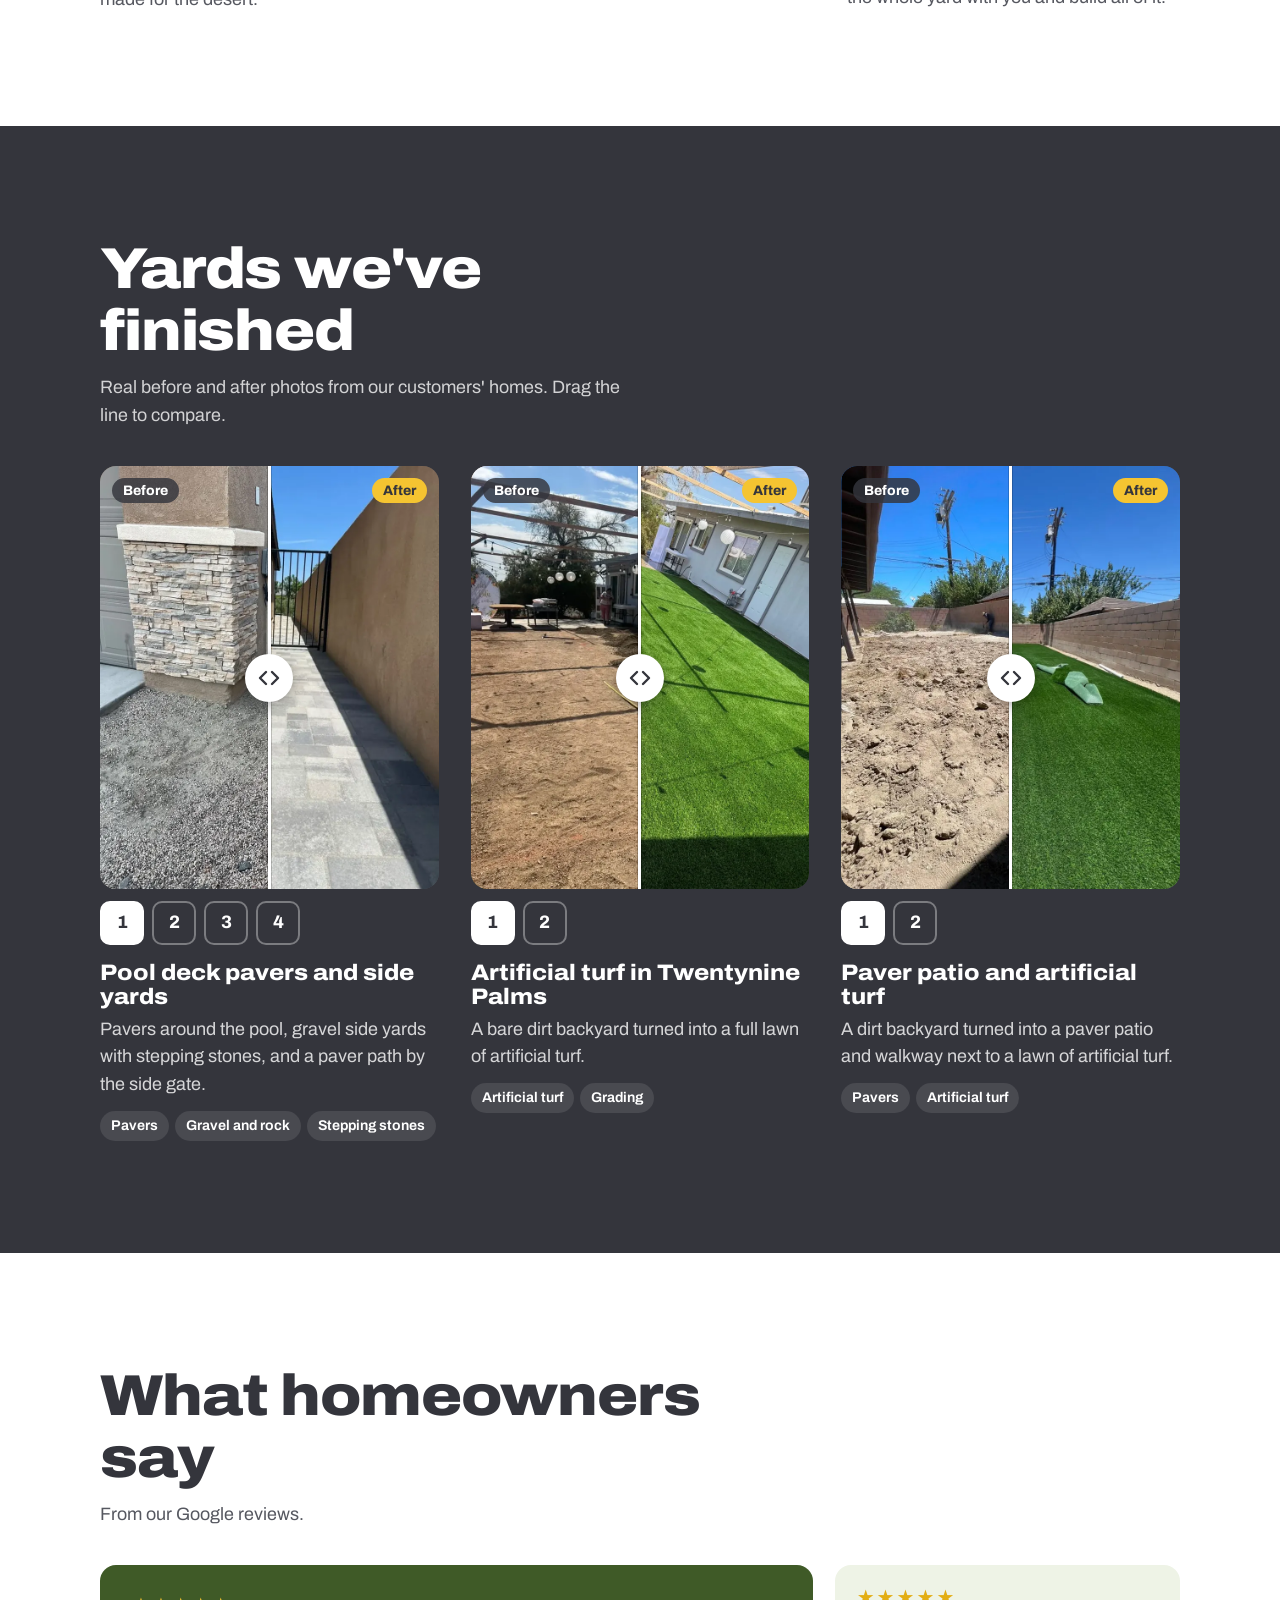
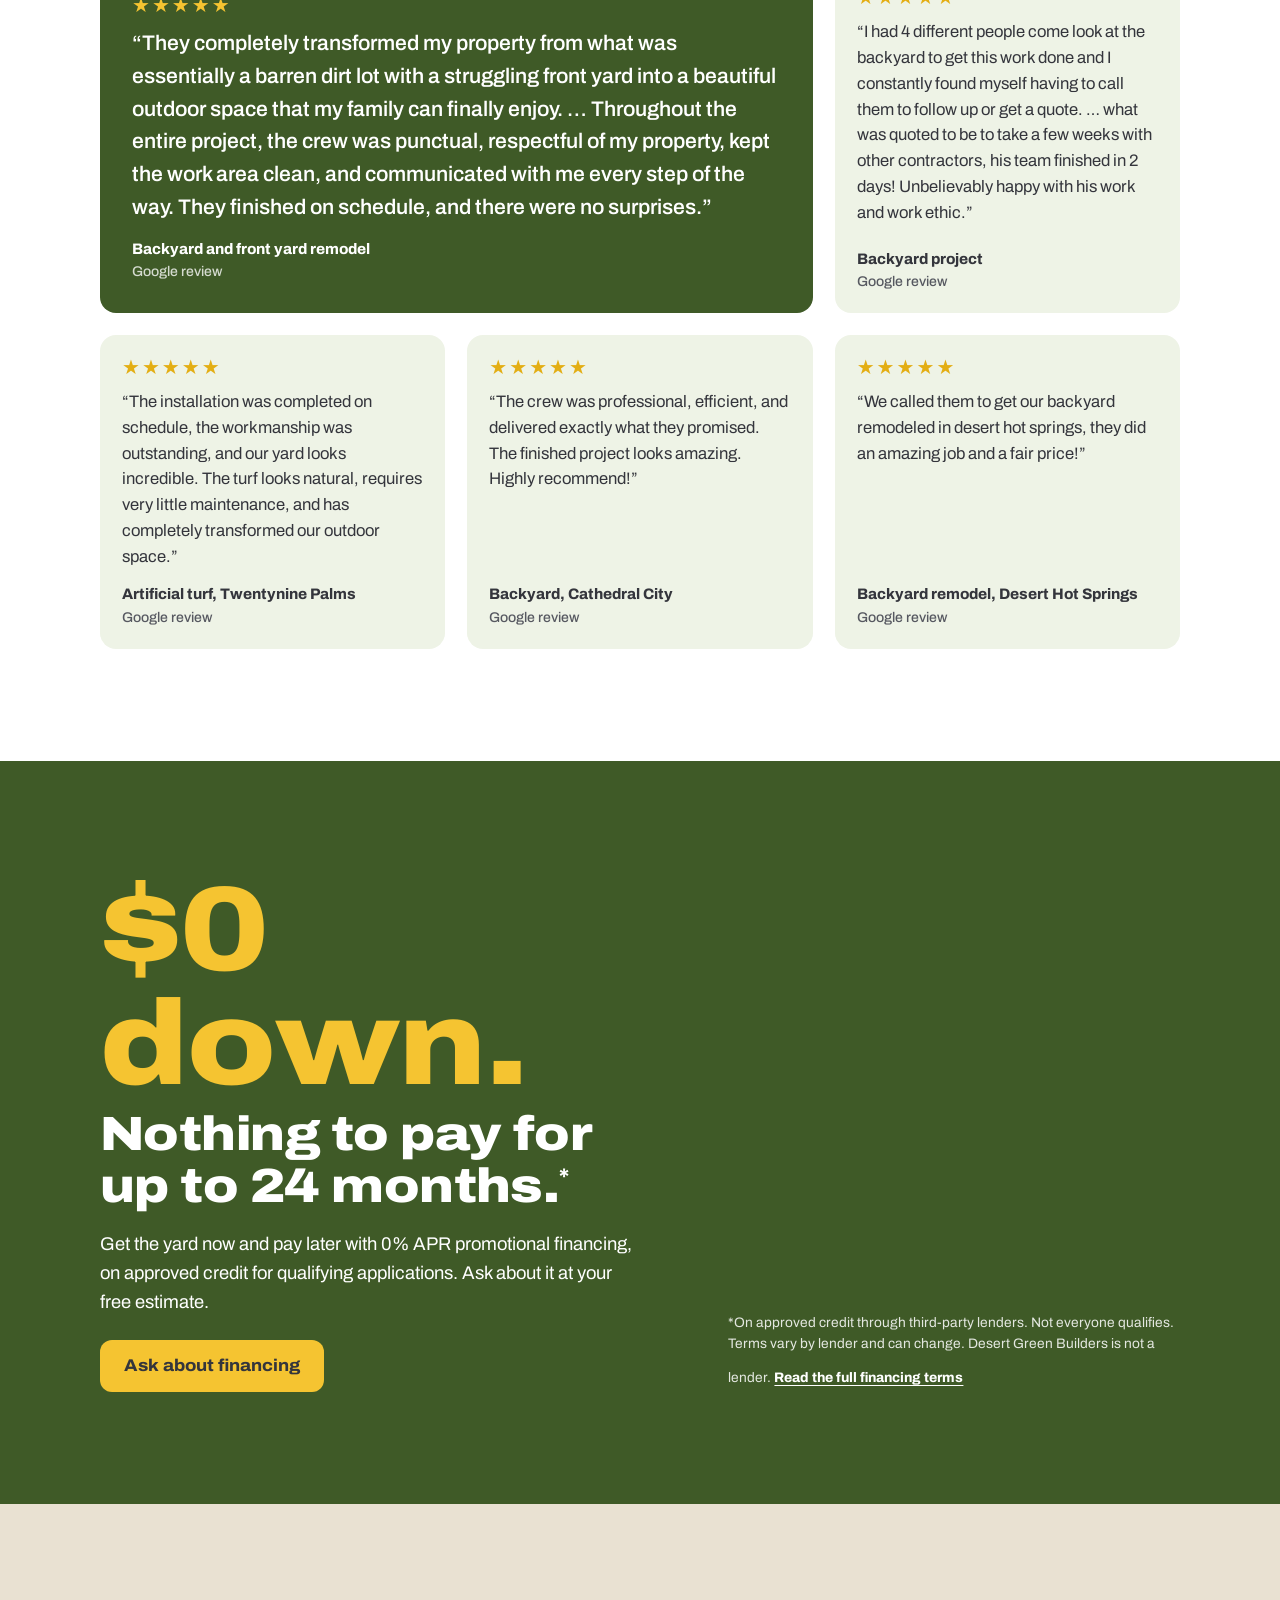
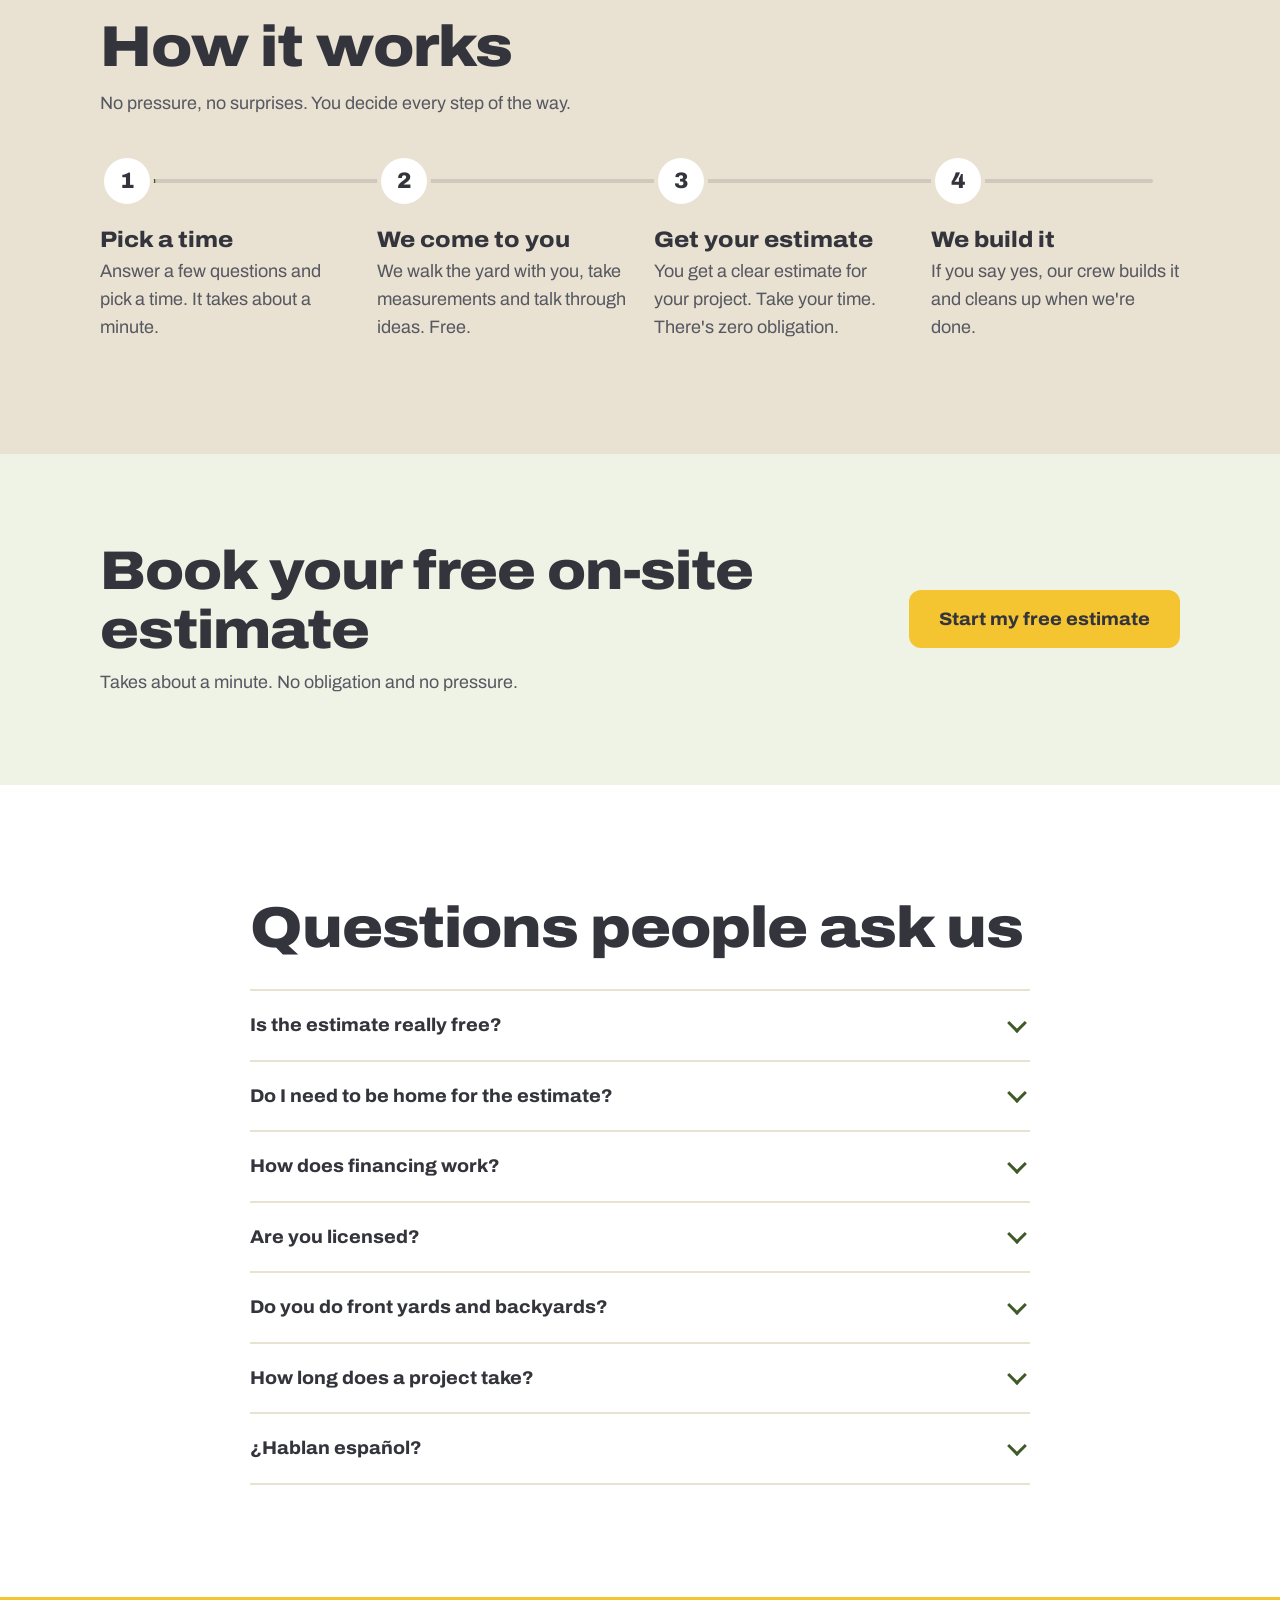
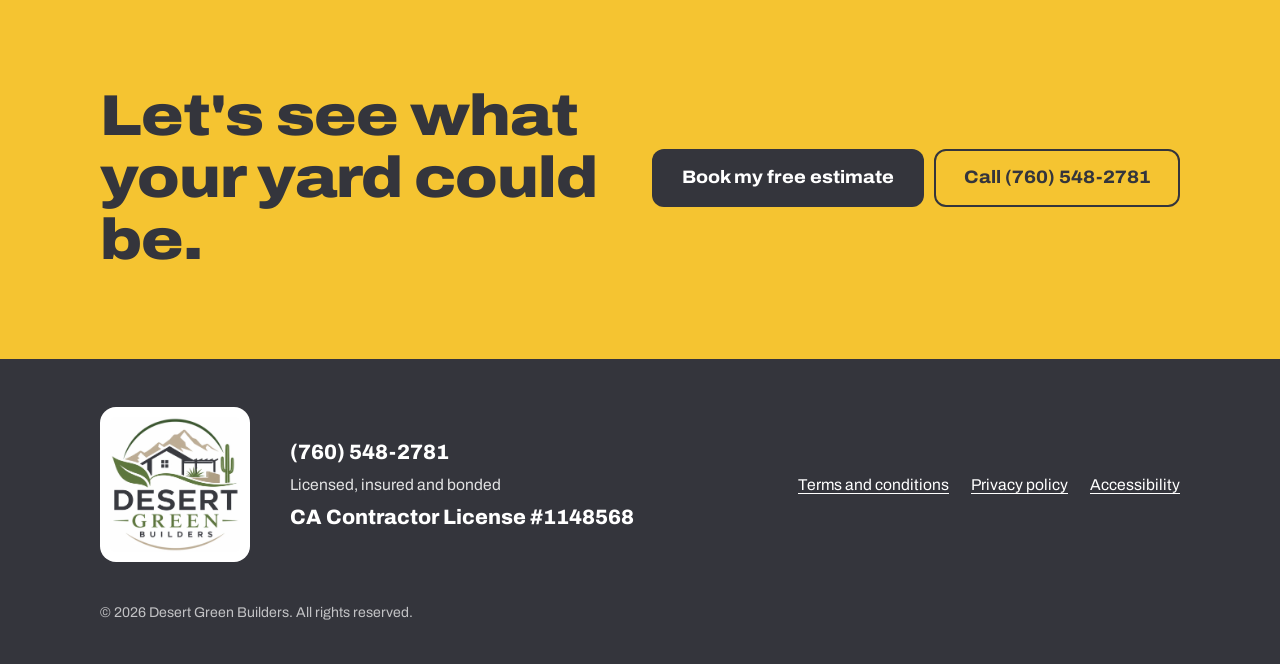
==== commit 3d77a43e: "Restyle the booking pages as a compact centered card Following the owner's reference: a white card c" ====
--- a/index.html
+++ b/index.html
@@ -24,7 +24,7 @@
   <link rel="preconnect" href="https://fonts.googleapis.com">
   <link rel="preconnect" href="https://fonts.gstatic.com" crossorigin>
   <link href="https://fonts.googleapis.com/css2?family=Archivo:wdth,wght@62..125,100..900&display=swap" rel="stylesheet">
-  <link rel="stylesheet" href="assets/css/styles.css?v=202610141322">
+  <link rel="stylesheet" href="assets/css/styles.css?v=202610141334">
 
   <script type="application/ld+json">
   {
@@ -434,13 +434,13 @@
     <a class="btn btn--sun" href="estimate" data-i18n="cta.bookShort">Free estimate</a>
   </div>
 
-  <script src="assets/js/attribution.js?v=202610141322"></script>
-  <script src="assets/js/config.js?v=202610141322"></script>
-  <script src="assets/js/i18n.js?v=202610141322"></script>
-  <script src="assets/vendor/gsap.min.js?v=202610141322" defer></script>
-  <script src="assets/vendor/ScrollTrigger.min.js?v=202610141322" defer></script>
-  <script src="assets/js/yard.js?v=202610141322" defer></script>
-  <script src="assets/js/main.js?v=202610141322" defer></script>
-  <script src="assets/js/projects.js?v=202610141322" defer></script>
+  <script src="assets/js/attribution.js?v=202610141334"></script>
+  <script src="assets/js/config.js?v=202610141334"></script>
+  <script src="assets/js/i18n.js?v=202610141334"></script>
+  <script src="assets/vendor/gsap.min.js?v=202610141334" defer></script>
+  <script src="assets/vendor/ScrollTrigger.min.js?v=202610141334" defer></script>
+  <script src="assets/js/yard.js?v=202610141334" defer></script>
+  <script src="assets/js/main.js?v=202610141334" defer></script>
+  <script src="assets/js/projects.js?v=202610141334" defer></script>
 </body>
 </html>
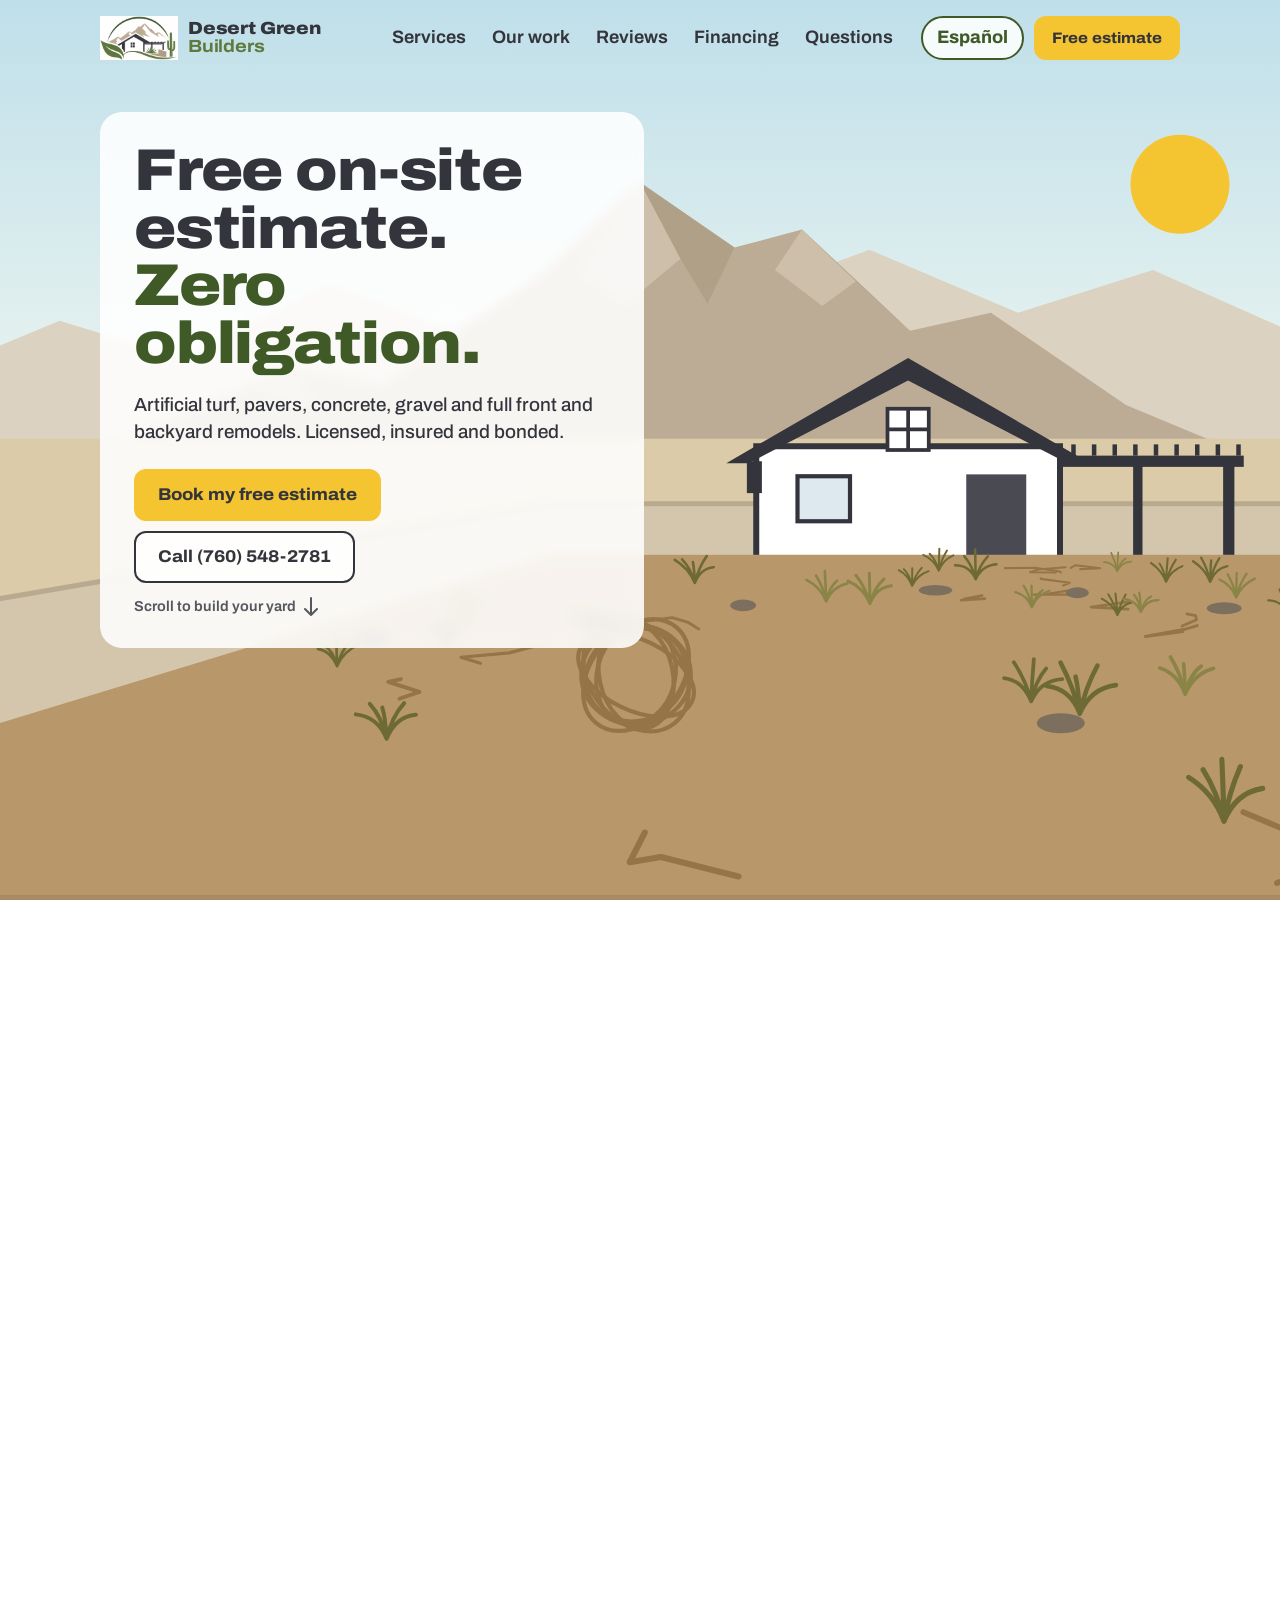
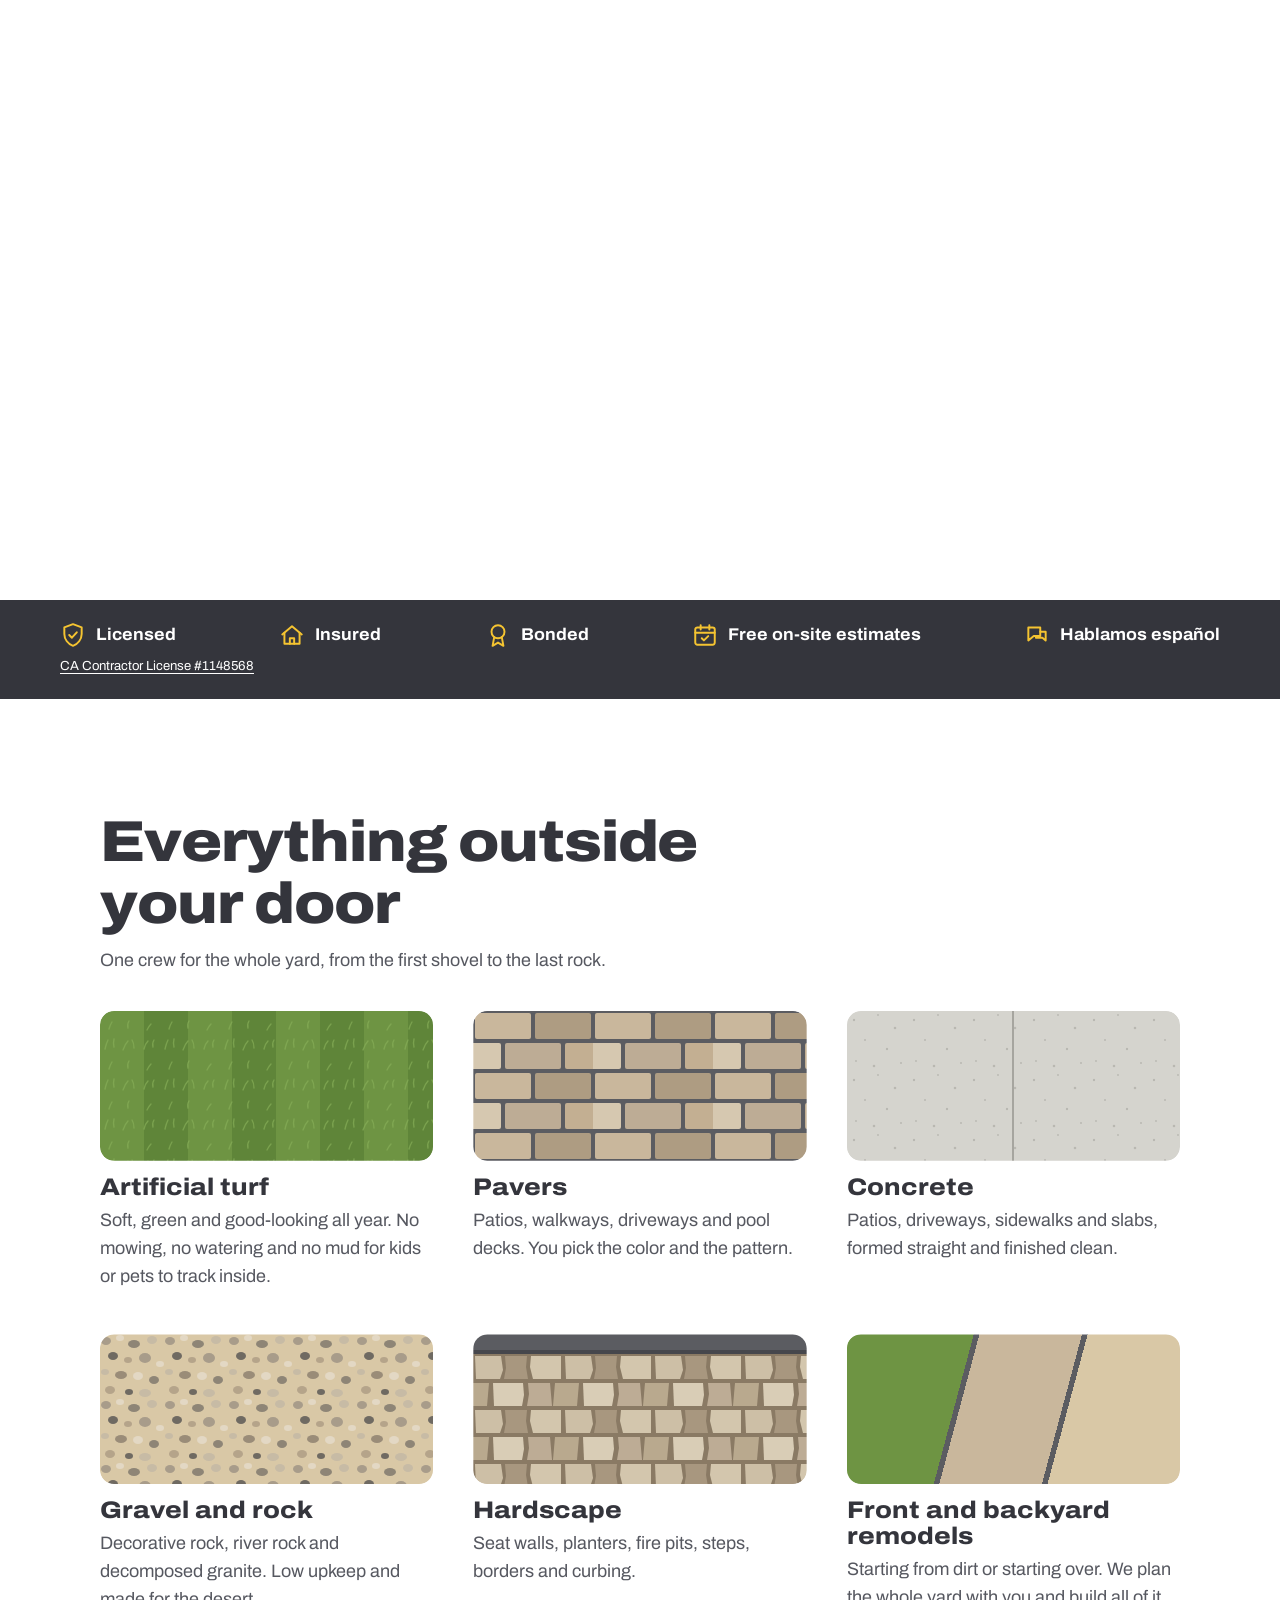
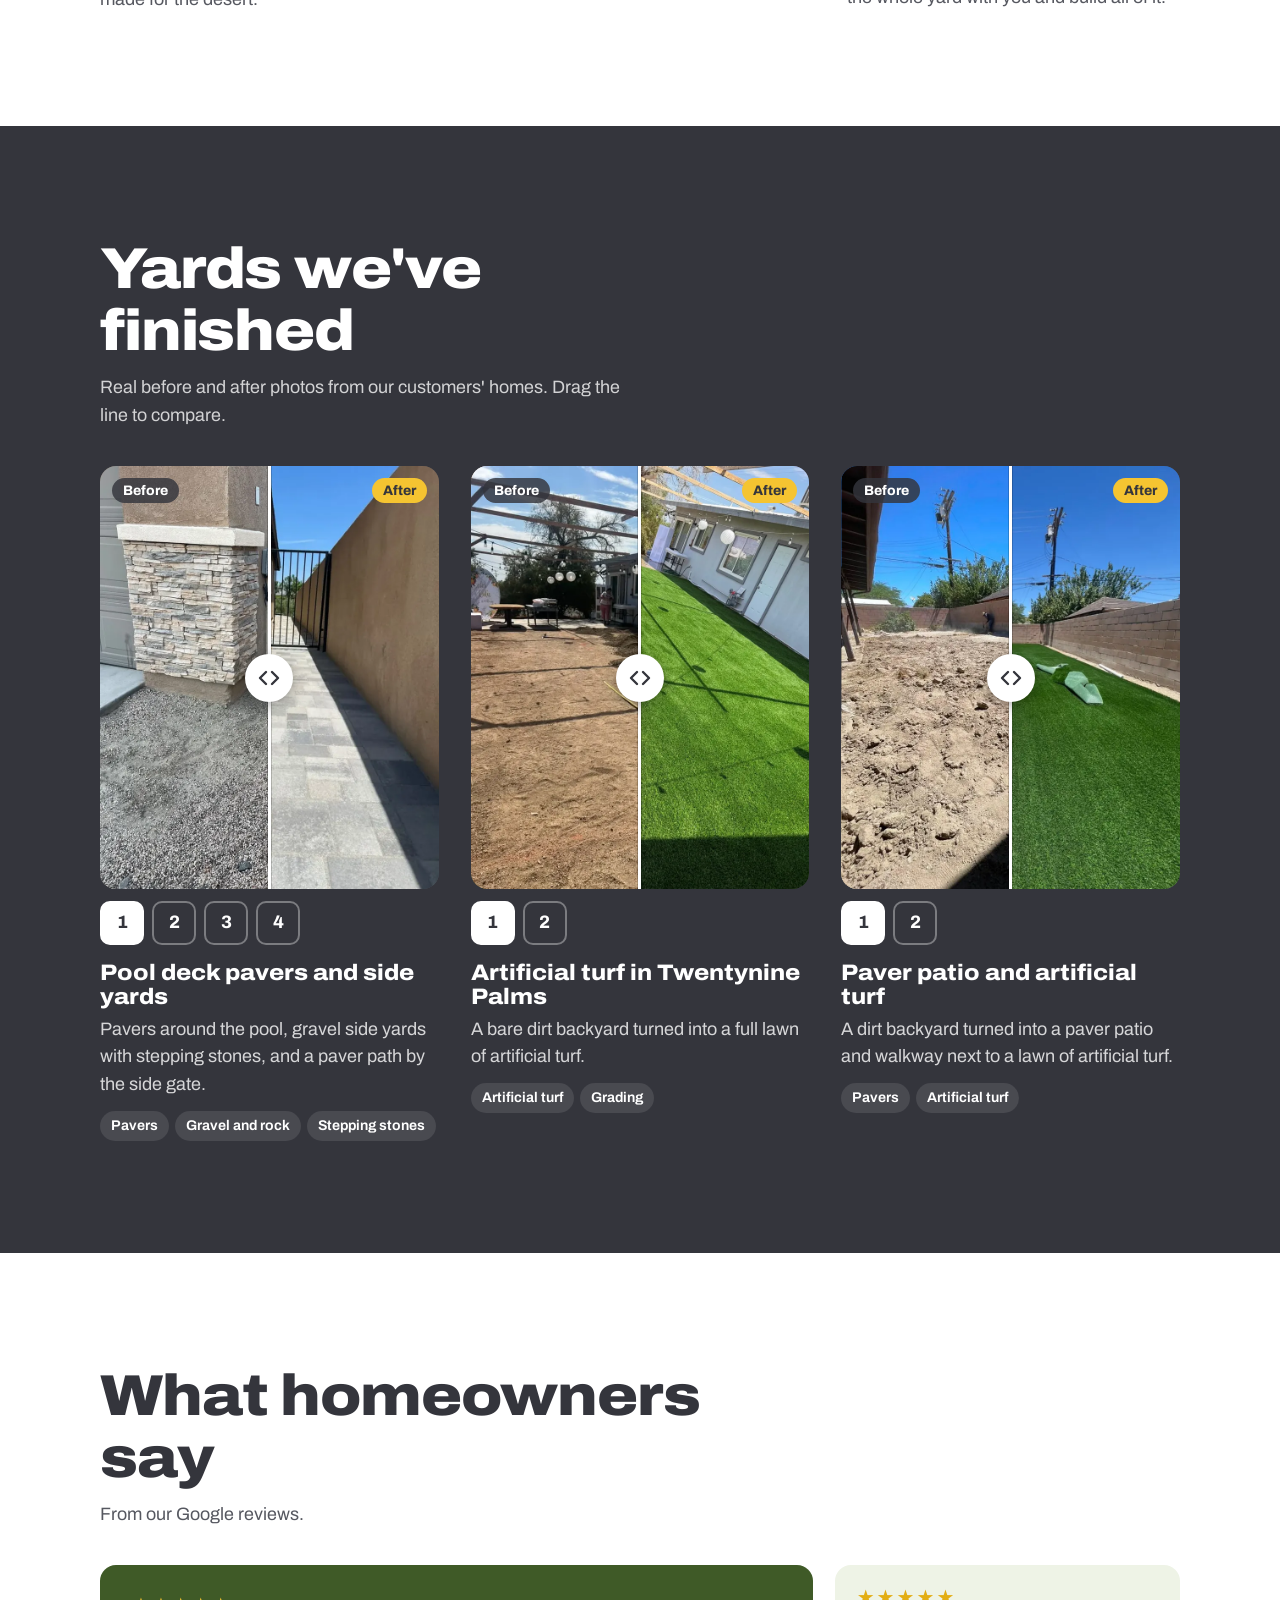
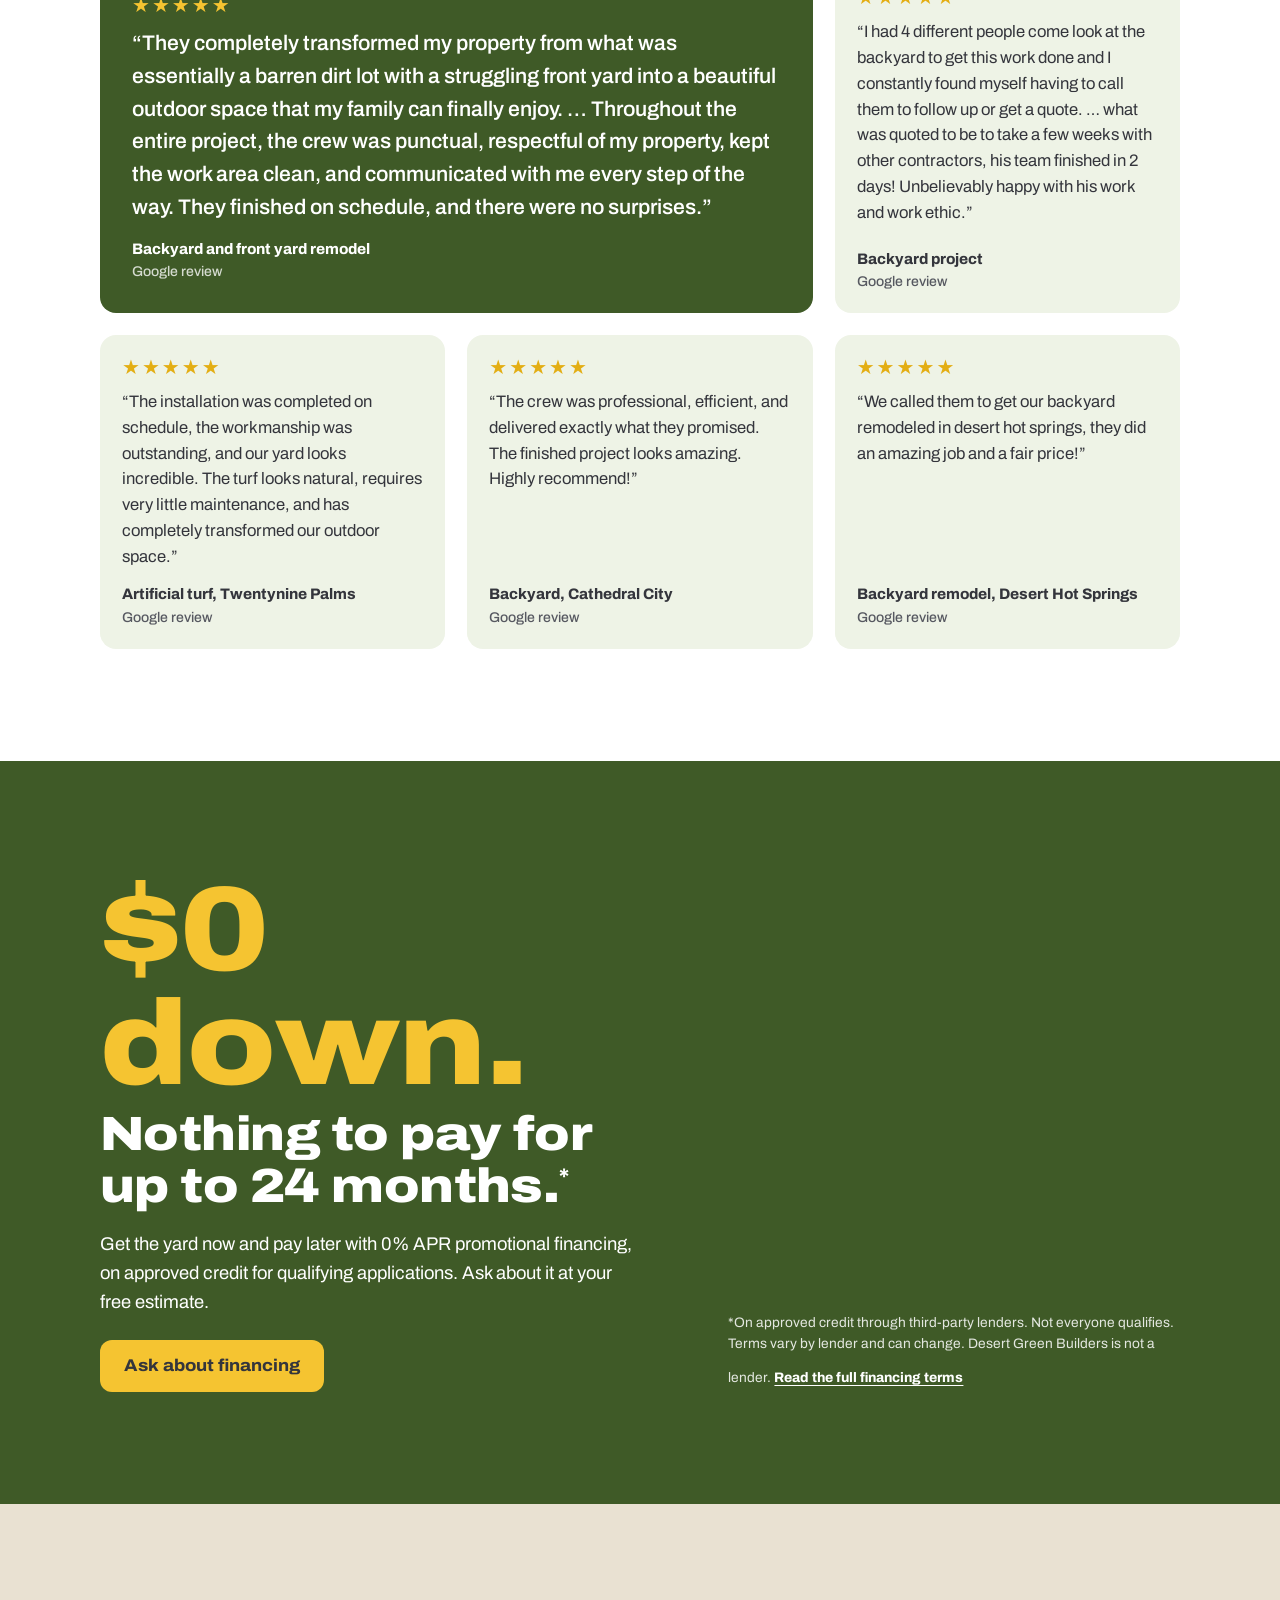
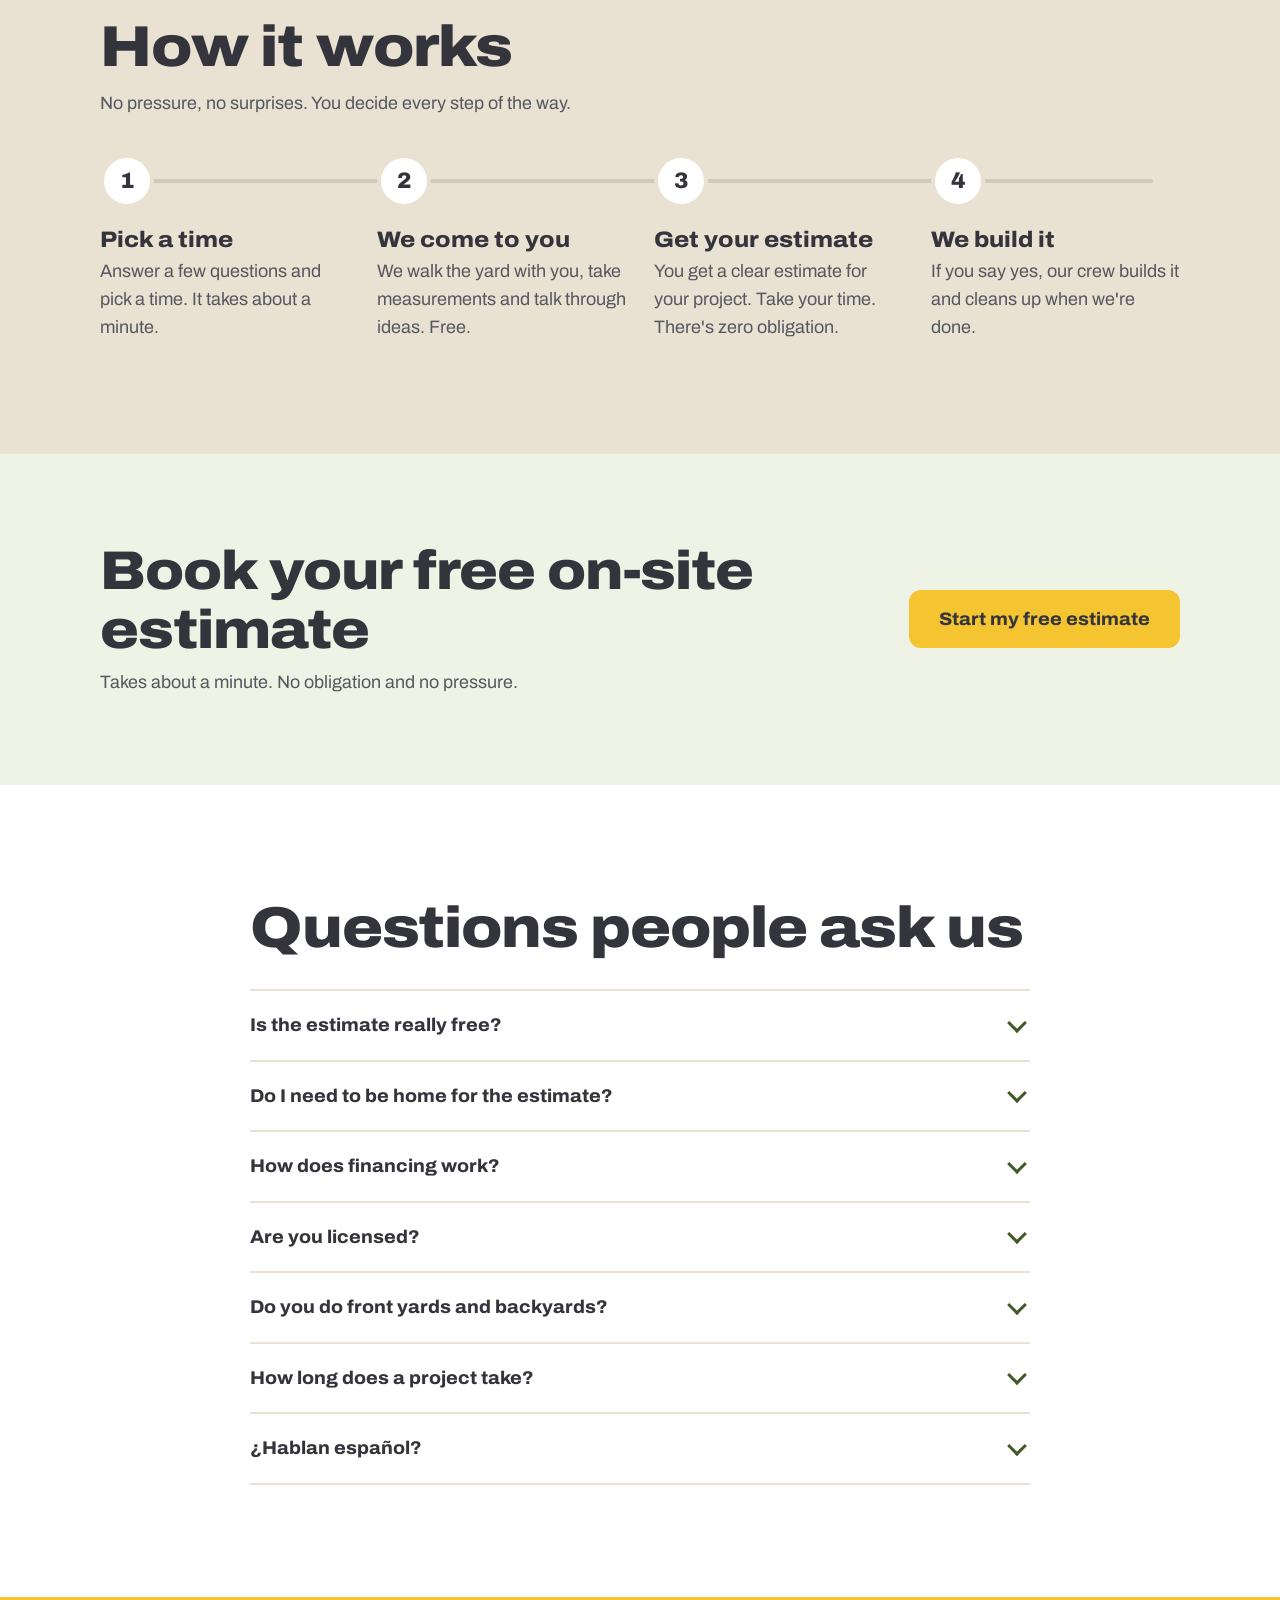
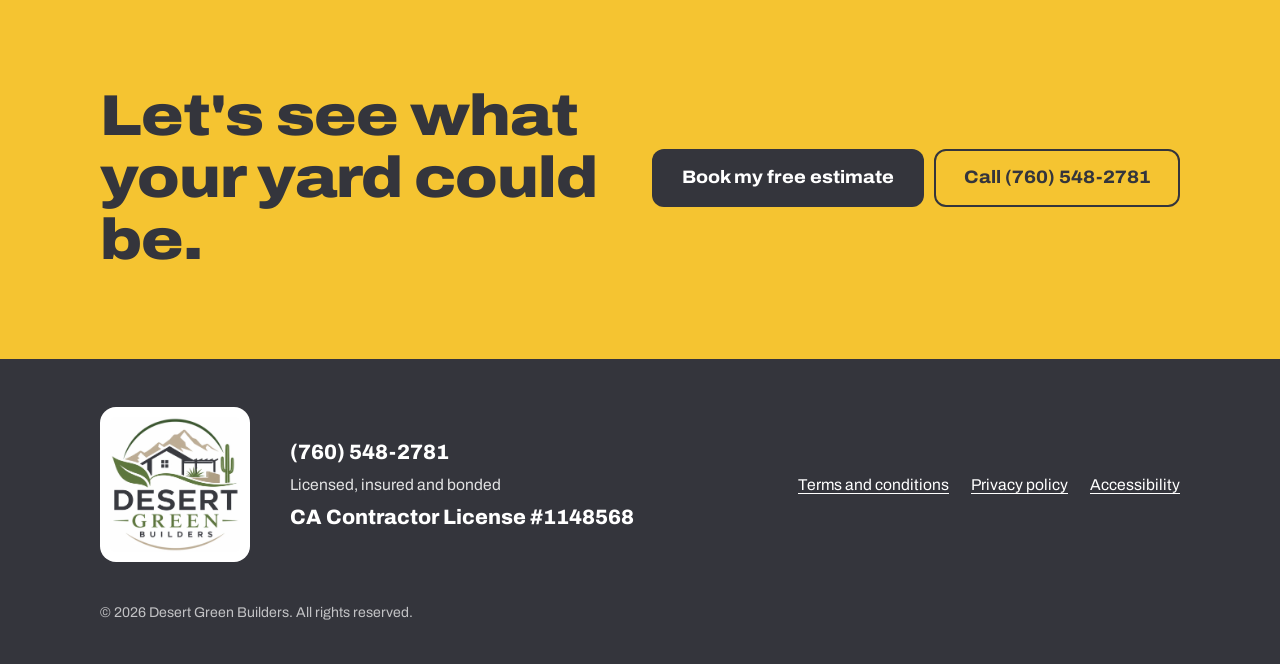
==== commit 340259a9: "Drive-time-aware scheduling for the one salesman Open times now depend on the customer's ZIP: a time" ====
--- a/index.html
+++ b/index.html
@@ -24,7 +24,7 @@
   <link rel="preconnect" href="https://fonts.googleapis.com">
   <link rel="preconnect" href="https://fonts.gstatic.com" crossorigin>
   <link href="https://fonts.googleapis.com/css2?family=Archivo:wdth,wght@62..125,100..900&display=swap" rel="stylesheet">
-  <link rel="stylesheet" href="assets/css/styles.css?v=202610141334">
+  <link rel="stylesheet" href="assets/css/styles.css?v=202610141425">
 
   <script type="application/ld+json">
   {
@@ -434,13 +434,13 @@
     <a class="btn btn--sun" href="estimate" data-i18n="cta.bookShort">Free estimate</a>
   </div>
 
-  <script src="assets/js/attribution.js?v=202610141334"></script>
-  <script src="assets/js/config.js?v=202610141334"></script>
-  <script src="assets/js/i18n.js?v=202610141334"></script>
-  <script src="assets/vendor/gsap.min.js?v=202610141334" defer></script>
-  <script src="assets/vendor/ScrollTrigger.min.js?v=202610141334" defer></script>
-  <script src="assets/js/yard.js?v=202610141334" defer></script>
-  <script src="assets/js/main.js?v=202610141334" defer></script>
-  <script src="assets/js/projects.js?v=202610141334" defer></script>
+  <script src="assets/js/attribution.js?v=202610141425"></script>
+  <script src="assets/js/config.js?v=202610141425"></script>
+  <script src="assets/js/i18n.js?v=202610141425"></script>
+  <script src="assets/vendor/gsap.min.js?v=202610141425" defer></script>
+  <script src="assets/vendor/ScrollTrigger.min.js?v=202610141425" defer></script>
+  <script src="assets/js/yard.js?v=202610141425" defer></script>
+  <script src="assets/js/main.js?v=202610141425" defer></script>
+  <script src="assets/js/projects.js?v=202610141425" defer></script>
 </body>
 </html>
